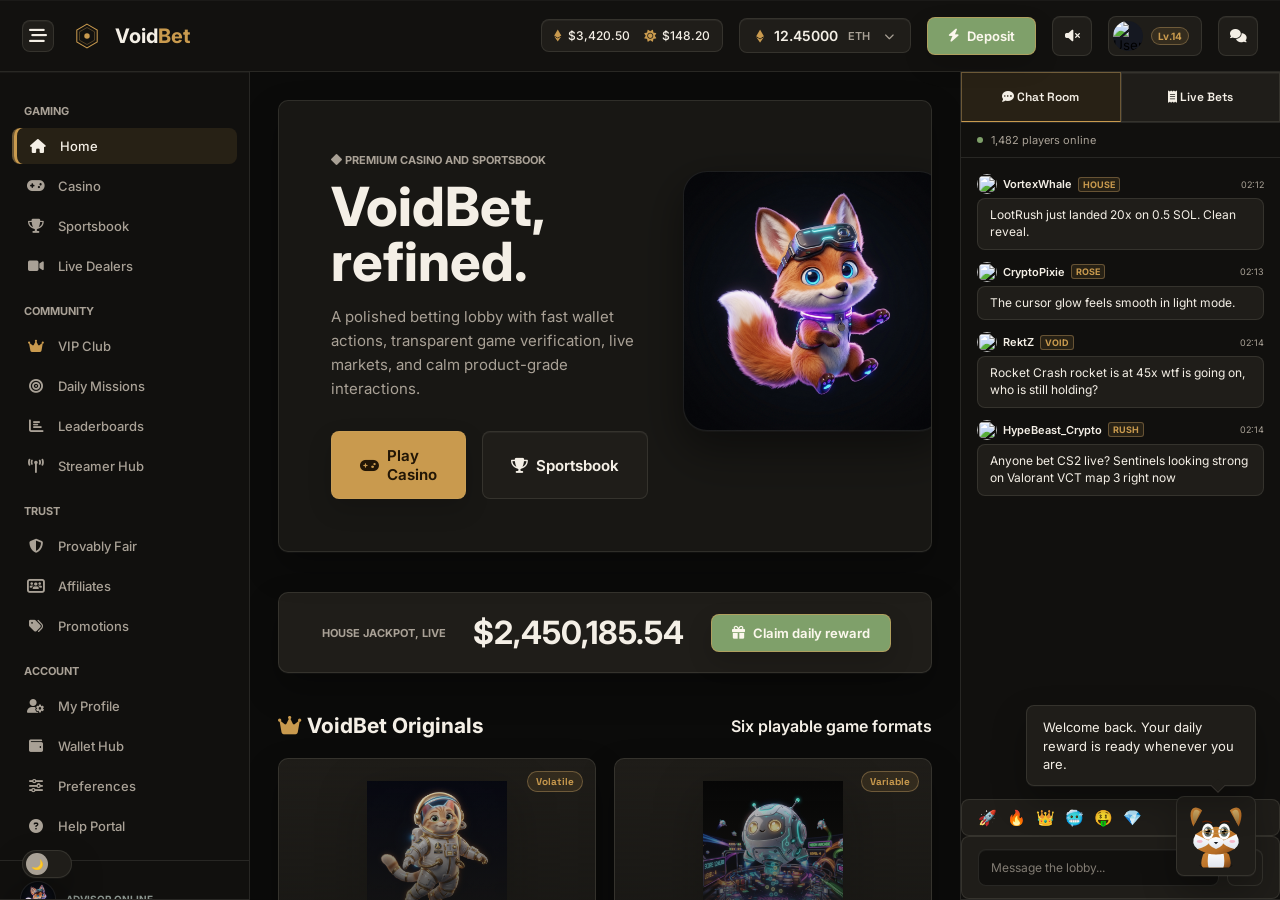
==== index.html @ b39cfaf7 "first commit of voidbet" ====
<!DOCTYPE html>
<html lang="en">
<head>
    <meta charset="UTF-8">
    <meta name="viewport" content="width=device-width, initial-scale=1.0">
    <title>VoidBet | Premium Casino & Sportsbook</title>
    <!-- Google Fonts -->
    <link rel="preconnect" href="https://fonts.googleapis.com">
    <link rel="preconnect" href="https://fonts.gstatic.com" crossorigin>
    <link href="https://fonts.googleapis.com/css2?family=Inter:wght@300;400;500;600;700&family=Space+Grotesk:wght@400;500;600;700&display=swap" rel="stylesheet">
    <!-- FontAwesome for interface icons -->
    <link rel="stylesheet" href="https://cdnjs.cloudflare.com/ajax/libs/font-awesome/6.4.0/css/all.min.css">
    <link rel="stylesheet" href="css/styles.css">
</head>
<body class="dark-theme">

    <!-- Loading Overlay -->
    <div id="globalLoader" class="loader-overlay glass-blur">
        <div class="loader-content">
            <div class="cyber-logo-glitch" data-text="VoidBet">VoidBet</div>
            <div class="matrix-bar">
                <div class="matrix-progress" id="loaderProgressBar"></div>
            </div>
            <div class="loader-text pulse-text">Preparing your secure lobby... <span id="loaderPercent">0%</span></div>
        </div>
    </div>

    <!-- Cursor ambient lighting layer is driven by CSS variables in app.js -->
    <div class="glow-orb glow-orb-cyan"></div>
    <div class="glow-orb glow-orb-purple"></div>
    <div class="glow-orb glow-orb-green"></div>
    <canvas id="ambientParticles"></canvas>

    <!-- Global Layout Wrapper -->
    <div class="app-layout">
        
        <!-- HEADER -->
        <header class="main-header glass-blur">
            <div class="header-left">
                <!-- Collapsible Sidebar Trigger -->
                <button class="icon-btn header-toggle" id="sidebarCollapseBtn" title="Toggle Nav">
                    <i class="fa-solid fa-bars-staggered"></i>
                </button>
                <a href="#home" class="logo-link">
                    <div class="logo-icon-wrapper">
                        <!-- Matte geometric brand mark -->
                        <svg class="hex-logo-svg" viewBox="0 0 100 100">
                            <defs>
                                <linearGradient id="cyberGlow" x1="0%" y1="0%" x2="100%" y2="100%">
                                    <stop offset="0%" stop-color="#c99a4e" />
                                    <stop offset="50%" stop-color="#d9b36a" />
                                    <stop offset="100%" stop-color="#8b958f" />
                                </linearGradient>
                                <filter id="glowFilter" x="-20%" y="-20%" width="140%" height="140%">
                                    <feGaussianBlur stdDeviation="3" result="blur" />
                                    <feMerge>
                                        <feMergeNode in="blur" />
                                        <feMergeNode in="SourceGraphic" />
                                    </feMerge>
                                </filter>
                            </defs>
                            <!-- Concentric spinning hexagons -->
                            <polygon points="50,15 80,32.5 80,67.5 50,85 20,67.5 20,32.5" fill="none" stroke="url(#cyberGlow)" stroke-width="3" filter="url(#glowFilter)"/>
                            <polygon points="50,25 72,37.5 72,62.5 50,75 28,62.5 28,37.5" fill="none" stroke="url(#cyberGlow)" stroke-width="1.5" opacity="0.7"/>
                            <circle cx="50" cy="50" r="8" fill="url(#cyberGlow)" filter="url(#glowFilter)" class="pulse-core"/>
                        </svg>
                    </div>
                    <span class="logo-brand">Void<span class="neon-color-text">Bet</span></span>
                </a>
            </div>

            <!-- Header Balance and Controls -->
            <div class="header-right">
                <!-- Real-time Live Price Ticker -->
                <div class="price-ticker-wrapper hidden-mobile">
                    <div class="ticker-item"><i class="fa-brands fa-ethereum eth-color"></i> <span id="tickerEthPrice">$3,420.50</span></div>
                    <div class="ticker-item"><i class="fa-solid fa-sun sol-color"></i> <span id="tickerSolPrice">$148.20</span></div>
                </div>

                <!-- Interactive Crypto Balance Dropdown -->
                <div class="wallet-balance-box">
                    <div class="balance-display" id="balanceDisplayBtn">
                        <span id="activeWalletIcon"><i class="fa-brands fa-ethereum eth-color"></i></span>
                        <span class="balance-numbers" id="headerBalanceValue">12.45000</span>
                        <span class="balance-unit" id="headerBalanceUnit">ETH</span>
                        <i class="fa-solid fa-chevron-down caret-icon"></i>
                    </div>
                    
                    <!-- Wallet selector dropdown -->
                    <div class="balance-dropdown glass-panel" id="balanceDropdownPanel">
                        <div class="dropdown-header">Select Active Currency</div>
                        <div class="dropdown-list">
                            <div class="crypto-select-row active" data-currency="ETH">
                                <span class="row-icon"><i class="fa-brands fa-ethereum eth-color"></i></span>
                                <span class="row-name">Ethereum</span>
                                <span class="row-val" id="dropValETH">12.45000 ETH</span>
                            </div>
                            <div class="crypto-select-row" data-currency="SOL">
                                <span class="row-icon"><i class="fa-solid fa-sun sol-color"></i></span>
                                <span class="row-name">Solana</span>
                                <span class="row-val" id="dropValSOL">245.8200 SOL</span>
                            </div>
                            <div class="crypto-select-row" data-currency="BTC">
                                <span class="row-icon"><i class="fa-brands fa-bitcoin btc-color"></i></span>
                                <span class="row-name">Bitcoin</span>
                                <span class="row-val" id="dropValBTC">0.34500 BTC</span>
                            </div>
                            <div class="crypto-select-row" data-currency="USDT">
                                <span class="row-icon"><i class="fa-solid fa-dollar-sign usdt-color"></i></span>
                                <span class="row-name">USDT</span>
                                <span class="row-val" id="dropValUSDT">15,420.00 USDT</span>
                            </div>
                            <div class="crypto-select-row" data-currency="BNB">
                                <span class="row-icon"><i class="fa-solid fa-cube eth-color"></i></span>
                                <span class="row-name">BNB</span>
                                <span class="row-val" id="dropValBNB">8.42000 BNB</span>
                            </div>
                            <div class="crypto-select-row" data-currency="DOGE">
                                <span class="row-icon"><i class="fa-solid fa-dog usdt-color"></i></span>
                                <span class="row-name">DOGE</span>
                                <span class="row-val" id="dropValDOGE">14,250.00 DOGE</span>
                            </div>
                            <div class="crypto-select-row" data-currency="XRP">
                                <span class="row-icon"><i class="fa-solid fa-wave-square eth-color"></i></span>
                                <span class="row-name">XRP</span>
                                <span class="row-val" id="dropValXRP">3,840.00 XRP</span>
                            </div>
                        </div>
                        <div class="dropdown-footer">
                            <button class="btn btn-primary btn-sm btn-full" id="headerWalletOpenBtn"><i class="fa-solid fa-wallet"></i> Manage Wallet</button>
                        </div>
                    </div>
                </div>

                <!-- Deposit Quick Launch -->
                <button class="btn btn-success deposit-btn" id="headerDepositBtn"><i class="fa-solid fa-bolt"></i> Deposit</button>

                <!-- Sound toggler -->
                <button class="icon-btn header-btn" id="soundToggleBtn" title="Toggle audio">
                    <i class="fa-solid fa-volume-xmark sound-off"></i>
                    <i class="fa-solid fa-volume-high sound-on" style="display:none;"></i>
                </button>

                <!-- Profile Anchor -->
                <button class="profile-header-trigger" id="profileHeaderBtn">
                    <img src="https://api.dicebear.com/7.x/bottts/svg?seed=AveryHouse&backgroundColor=12131a" alt="User Profile" class="header-avatar" id="headerProfileAvatar">
                    <span class="user-level-badge bronze-badge" id="headerLevelBadge">Lv.14</span>
                </button>

                <!-- Interactive Chat toggle -->
                <button class="icon-btn header-btn chat-toggle-btn" id="chatDrawerToggleBtn" title="Toggle Community Chat">
                    <div class="chat-icon-badge-wrap">
                        <i class="fa-solid fa-comments"></i>
                        <span class="chat-ping-dot pulse-badge"></span>
                    </div>
                </button>
            </div>
        </header>

        <!-- APP CONTENT BODY -->
        <div class="app-body">
            
            <!-- LEFT NAVIGATION SIDEBAR -->
            <aside class="sidebar glass-blur" id="mainSidebar">
                <nav class="sidebar-nav">
                    <div class="nav-section-title">Gaming</div>
                    <a href="#home" class="sidebar-link active" data-view="home"><i class="fa-solid fa-house"></i> <span>Home</span></a>
                    <a href="#casino" class="sidebar-link" data-view="casino"><i class="fa-solid fa-gamepad"></i> <span>Casino</span></a>
                    <a href="#sportsbook" class="sidebar-link" data-view="sportsbook"><i class="fa-solid fa-trophy"></i> <span>Sportsbook</span></a>
                    <a href="#live-casino" class="sidebar-link" data-view="live-casino"><i class="fa-solid fa-video"></i> <span>Live Dealers</span></a>
                    
                    <div class="nav-section-title">Community</div>
                    <a href="#vip" class="sidebar-link" data-view="vip"><i class="fa-solid fa-crown neon-purple-text"></i> <span>VIP Club</span></a>
                    <a href="#challenges" class="sidebar-link" data-view="challenges"><i class="fa-solid fa-bullseye"></i> <span>Daily Missions</span></a>
                    <a href="#leaderboards" class="sidebar-link" data-view="leaderboards"><i class="fa-solid fa-chart-bar"></i> <span>Leaderboards</span></a>
                    <a href="#streamer-hub" class="sidebar-link" data-view="streamer-hub"><i class="fa-solid fa-tower-broadcast"></i> <span>Streamer Hub</span></a>
                    
                    <div class="nav-section-title">Trust</div>
                    <a href="#provably-fair" class="sidebar-link" data-view="provably-fair"><i class="fa-solid fa-shield-halved"></i> <span>Provably Fair</span></a>
                    <a href="#affiliate" class="sidebar-link" data-view="affiliate"><i class="fa-solid fa-users-rectangle"></i> <span>Affiliates</span></a>
                    <a href="#promotions" class="sidebar-link" data-view="promotions"><i class="fa-solid fa-tags"></i> <span>Promotions</span></a>
                    
                    <div class="nav-section-title">Account</div>
                    <a href="#profile" class="sidebar-link" data-view="profile"><i class="fa-solid fa-user-gear"></i> <span>My Profile</span></a>
                    <a href="#wallet" class="sidebar-link" data-view="wallet"><i class="fa-solid fa-wallet"></i> <span>Wallet Hub</span></a>
                    <a href="#settings" class="sidebar-link" data-view="settings"><i class="fa-solid fa-sliders"></i> <span>Preferences</span></a>
                    <a href="#help-center" class="sidebar-link" data-view="help-center"><i class="fa-solid fa-circle-question"></i> <span>Help Portal</span></a>
                </nav>
                
                <!-- Quick Stats Footer inside Sidebar -->
                <div class="sidebar-footer-stats" style="position: relative;">
                    <div style="display: flex; align-items: center; gap: 10px; margin-bottom: 8px; border-bottom: 1px solid rgba(255,255,255,0.05); padding-bottom: 8px;">
                        <div class="disney-floating-mascot" style="width: 36px; height: 36px; border-radius: 50%; flex-shrink:0;"></div>
                        <div style="font-size: 10px; font-weight: 700; color: var(--cyber-cyan); letter-spacing: 0.1em;">ADVISOR ONLINE</div>
                    </div>
                    <div class="jackpot-small-label">House Jackpot</div>
                    <div class="jackpot-small-val" id="sidebarJackpotValue">$2,450,183.42</div>
                </div>
            </aside>

            <!-- CENTRAL VIEWPORT AREA -->
            <main class="main-viewport" id="viewportContainer">
                <div id="view-viewport" class="viewport-transition">
                    <!-- Router injects views dynamically here -->
                </div>
            </main>

            <!-- RIGHT CHAT & BETS SIDEBAR -->
            <aside class="chat-sidebar glass-blur" id="chatSidebar">
                <div class="chat-tabs-header">
                    <button class="chat-tab-btn active" id="chatTabRoomBtn"><i class="fa-solid fa-comment-dots"></i> Chat Room</button>
                    <button class="chat-tab-btn" id="chatTabBetsBtn"><i class="fa-solid fa-receipt"></i> Live Bets</button>
                </div>

                <!-- Chat Room Panel -->
                <div class="chat-tab-panel active" id="chatRoomPanel">
                    <div class="clan-chat-banner">
                        <span class="active-pulse"></span>
                        <span class="chat-online-count" id="chatOnlineCounter">1,482 players online</span>
                    </div>
                    <div class="chat-messages-container" id="chatMessagesBox">
                        <!-- Loaded Dynamically -->
                    </div>
                    <!-- Quick Emote Drawer -->
                    <div class="chat-emote-row">
                        <span class="emote-pill" data-emote="🚀">🚀</span>
                        <span class="emote-pill" data-emote="🔥">🔥</span>
                        <span class="emote-pill" data-emote="👑">👑</span>
                        <span class="emote-pill" data-emote="🥶">🥶</span>
                        <span class="emote-pill" data-emote="🤑">🤑</span>
                        <span class="emote-pill" data-emote="💎">💎</span>
                    </div>
                    <div class="chat-input-wrapper">
                        <input type="text" id="chatInputText" placeholder="Message the lobby..." maxlength="200">
                        <button class="chat-send-btn" id="chatSendMsgBtn"><i class="fa-solid fa-paper-plane"></i></button>
                    </div>
                </div>

                <!-- Live Bets Panel -->
                <div class="chat-tab-panel" id="chatBetsPanel">
                    <div class="bets-ticker-header">
                        <span>Game</span>
                        <span>Player</span>
                        <span>Mult.</span>
                        <span>Payout</span>
                    </div>
                    <div class="bets-ticker-container" id="liveBetsTickerBox">
                        <!-- Simulated Real-time Wagers Injected Here -->
                    </div>
                </div>
            </aside>

        </div>

        <!-- FLOATING BOTTOM NAVIGATION (Mobile Adaptive Viewport) -->
        <nav class="mobile-bottom-nav glass-blur">
            <a href="#home" class="mobile-nav-item active" data-view="home">
                <i class="fa-solid fa-house"></i>
                <span>Home</span>
            </a>
            <a href="#casino" class="mobile-nav-item" data-view="casino">
                <i class="fa-solid fa-gamepad"></i>
                <span>Casino</span>
            </a>
            <a href="#sportsbook" class="mobile-nav-item" data-view="sportsbook">
                <i class="fa-solid fa-trophy"></i>
                <span>Sports</span>
            </a>
            <a href="#vip" class="mobile-nav-item" data-view="vip">
                <i class="fa-solid fa-crown"></i>
                <span>VIP</span>
            </a>
            <a href="#wallet" class="mobile-nav-item" data-view="wallet">
                <i class="fa-solid fa-wallet"></i>
                <span>Wallet</span>
            </a>
        </nav>

        <!-- Dark/Light Mode Toggle -->
        <div class="theme-toggle-wrapper" id="themeToggleWrapper">
            <div class="theme-toggle-track" id="themeToggleTrack" title="Toggle Dark/Light Mode">
                <div class="theme-toggle-knob" id="themeToggleKnob">
                    <div class="icon" id="themeToggleIcon">🌙</div>
                </div>
            </div>
        </div>

        <!-- Persistent Mascot Companion -->
        <div class="mascot-widget-wrapper" id="mascotWrapper">
            <div class="mascot-speech-bubble" id="mascotSpeechBubble">
                <div class="speech-content" id="mascotSpeechText">Welcome back. Your table is ready when you are.</div>
                <div class="speech-arrow"></div>
            </div>
            
            <div class="mascot-container glass-panel" id="mascotInteractiveIcon">
                <!-- Inline Animated Vector SVG Fox Mascot (Disney-style Soft Glossy Styling) -->
                <svg class="vibex-svg-character" viewBox="0 0 200 200" xmlns="http://www.w3.org/2000/svg">
                    <defs>
                        <!-- Soft gradients for Disney-style textures -->
                        <linearGradient id="foxOrange" x1="0%" y1="0%" x2="100%" y2="100%">
                            <stop offset="0%" stop-color="var(--fox-orange-1, #ff7f32)" />
                            <stop offset="70%" stop-color="var(--fox-orange-2, #ff4f00)" />
                            <stop offset="100%" stop-color="var(--fox-orange-3, #cc3300)" />
                        </linearGradient>
                        <linearGradient id="foxWhite" x1="0%" y1="0%" x2="0%" y2="100%">
                            <stop offset="0%" stop-color="#ffffff" />
                            <stop offset="100%" stop-color="#e0e5ed" />
                        </linearGradient>
                        <linearGradient id="cyberIris" x1="0%" y1="0%" x2="100%" y2="100%">
                            <stop offset="0%" stop-color="var(--cyber-iris-1, #8b958f)" />
                            <stop offset="100%" stop-color="var(--cyber-iris-2, #0044ff)" />
                        </linearGradient>
                        <linearGradient id="neonEar" x1="0%" y1="0%" x2="0%" y2="100%">
                            <stop offset="0%" stop-color="var(--neon-ear-1, #d9b36a)" />
                            <stop offset="100%" stop-color="var(--neon-ear-2, #550088)" />
                        </linearGradient>
                        <filter id="softShadow" x="-10%" y="-10%" width="120%" height="120%">
                            <feDropShadow dx="0" dy="5" stdDeviation="4" flood-color="#000000" flood-opacity="0.5" />
                        </filter>
                    </defs>

                    <!-- Shadow Base -->
                    <ellipse cx="100" cy="180" rx="45" ry="8" fill="rgba(0,0,0,0.3)"/>

                    <!-- Fox Body/Shoulders (chibi style) -->
                    <path d="M 65,150 Q 100,120 135,150 Q 145,180 135,185 L 65,185 Q 55,180 65,150 Z" fill="url(#foxOrange)" filter="url(#softShadow)"/>
                    <path d="M 80,145 Q 100,135 120,145 Q 125,170 120,185 L 80,185 Q 75,170 80,145 Z" fill="url(#foxWhite)"/>
                    <!-- Smart tech collar -->
                    <rect x="75" y="142" width="50" height="6" rx="3" fill="#c99a4e" filter="url(#glowFilter)"/>
                    <circle cx="100" cy="145" r="4" fill="#7fa06a" class="pulse-core"/>

                    <!-- Left Ear -->
                    <g class="mascot-left-ear">
                        <path d="M 40,75 C 20,40 30,10 60,30 Z" fill="url(#foxOrange)" filter="url(#softShadow)"/>
                        <path d="M 43,68 C 30,42 37,20 54,34 Z" fill="url(#neonEar)"/>
                    </g>

                    <!-- Right Ear -->
                    <g class="mascot-right-ear">
                        <path d="M 160,75 C 180,40 170,10 140,30 Z" fill="url(#foxOrange)" filter="url(#softShadow)"/>
                        <path d="M 157,68 C 170,42 163,20 146,34 Z" fill="url(#neonEar)"/>
                    </g>

                    <!-- Main Fox Head Base -->
                    <g class="mascot-head" filter="url(#softShadow)">
                        <path d="M 45,95 Q 100,55 155,95 Q 165,120 150,135 Q 100,165 50,135 Q 35,120 45,95 Z" fill="url(#foxOrange)"/>
                        <!-- White Fluffy Cheeks -->
                        <path d="M 45,95 Q 30,120 50,135 Q 75,130 85,115 Z" fill="url(#foxWhite)"/>
                        <path d="M 155,95 Q 170,120 150,135 Q 125,130 115,115 Z" fill="url(#foxWhite)"/>
                        <!-- White Snout Underbelly -->
                        <path d="M 80,110 Q 100,95 120,110 Q 125,125 100,135 Q 75,125 80,110 Z" fill="url(#foxWhite)"/>
                        <!-- Nose -->
                        <polygon points="94,116 106,116 100,122" fill="#12131a" rx="2"/>
                    </g>

                    <!-- Interactive EYES (Programmatic pupils bound to JS mouse movement variables) -->
                    <g class="mascot-eyes">
                        <!-- Left Eye Sclera -->
                        <ellipse cx="78" cy="88" rx="16" ry="22" fill="#ffffff"/>
                        <!-- Right Eye Sclera -->
                        <ellipse cx="122" cy="88" rx="16" ry="22" fill="#ffffff"/>

                        <!-- Left Iris (Bound in css to tracking variable) -->
                        <g class="left-pupil-group" id="mascotLeftPupil">
                            <ellipse cx="78" cy="88" rx="11" ry="14" fill="url(#cyberIris)"/>
                            <ellipse cx="78" cy="88" rx="6" ry="8" fill="#000"/>
                            <!-- Disney Specular highlight -->
                            <circle cx="74" cy="83" r="3.5" fill="#fff"/>
                            <circle cx="82" cy="92" r="1.5" fill="#fff"/>
                        </g>

                        <!-- Right Iris -->
                        <g class="right-pupil-group" id="mascotRightPupil">
                            <ellipse cx="122" cy="88" rx="11" ry="14" fill="url(#cyberIris)"/>
                            <ellipse cx="122" cy="88" rx="6" ry="8" fill="#000"/>
                            <!-- Specular highlight -->
                            <circle cx="118" cy="83" r="3.5" fill="#fff"/>
                            <circle cx="126" cy="92" r="1.5" fill="#fff"/>
                        </g>

                        <!-- Soft visor frame -->
                        <path d="M 58,88 Q 100,98 142,88 M 58,88 Q 100,75 142,88" fill="none" stroke="#c99a4e" stroke-width="2.5" opacity="0.8" filter="url(#glowFilter)"/>
                    </g>

                    <!-- Cute Eyebrows -->
                    <g class="mascot-eyebrows">
                        <path d="M 64,62 Q 76,57 88,64" fill="none" stroke="#662200" stroke-width="3" stroke-linecap="round"/>
                        <path d="M 136,62 Q 124,57 112,64" fill="none" stroke="#662200" stroke-width="3" stroke-linecap="round"/>
                    </g>

                    <!-- Cute Rosy cheeks -->
                    <ellipse cx="56" cy="115" rx="8" ry="4" fill="#ff3366" opacity="0.3"/>
                    <ellipse cx="144" cy="115" rx="8" ry="4" fill="#ff3366" opacity="0.3"/>
                </svg>
            </div>
        </div>

        <!-- TRANSACTION / WALLET DIALOG MODAL -->
        <div id="globalWalletModal" class="overlay modal-overlay glass-blur">
            <div class="modal-container glass-panel">
                <button class="close-modal-btn" id="closeWalletModalBtn">&times;</button>
                
                <div class="modal-tabs">
                    <button class="modal-tab-btn active" id="modalTabDepositBtn"><i class="fa-solid fa-arrow-down-to-bracket"></i> Deposit Crypto</button>
                    <button class="modal-tab-btn" id="modalTabWithdrawBtn"><i class="fa-solid fa-arrow-up-from-bracket"></i> Fast Withdrawal</button>
                </div>

                <!-- Deposit content -->
                <div class="modal-tab-panel active" id="modalDepositPanel">
                    <div class="wallet-crypto-row-selector" id="depositCryptoSelector">
                        <!-- Loaded dynamically -->
                    </div>
                    <div class="deposit-qr-wrapper">
                        <div class="qr-code-placeholder" id="depositQrCode">
                            <!-- Injected SVG QR -->
                            <i class="fa-solid fa-qrcode fa-5x neon-color-text"></i>
                        </div>
                        <div class="deposit-address-container">
                            <label class="input-label">YOUR PERSONAL INBOUND ADDRESS</label>
                            <div class="address-copy-box">
                                <span class="address-string" id="depositAddressStr">0x34C8d...b881</span>
                                <button class="copy-btn" id="copyAddressBtn"><i class="fa-solid fa-copy"></i> Copy</button>
                            </div>
                            <span class="warning-caption"><i class="fa-solid fa-circle-exclamation text-yellow"></i> Only send ETH or ERC-20 tokens to this deposit address. Sending other coins results in permanent loss.</span>
                        </div>
                    </div>
                    <div class="transaction-history-wrap">
                        <h4>Deposit History</h4>
                        <div class="tx-history-list" id="depositHistoryList">
                            <!-- Simulated logs -->
                        </div>
                    </div>
                </div>

                <!-- Withdrawal content -->
                <div class="modal-tab-panel" id="modalWithdrawPanel">
                    <div class="withdraw-form">
                        <div class="input-group">
                            <label class="input-label">SELECT CRYPTO CURRENCY</label>
                            <select class="cyber-select" id="withdrawCurrencySelect">
                                <option value="ETH">Ethereum (ETH)</option>
                                <option value="SOL">Solana (SOL)</option>
                                <option value="BTC">Bitcoin (BTC)</option>
                                <option value="USDT">USDT (ERC20)</option>
                            </select>
                        </div>
                        <div class="input-group">
                            <label class="input-label">DESTINATION WALLET ADDRESS</label>
                            <input type="text" class="cyber-input" id="withdrawAddressInput" placeholder="Enter recipient wallet address...">
                        </div>
                        <div class="input-group">
                            <div class="input-label-row">
                                <label class="input-label">AMOUNT TO SEND</label>
                                <span class="max-balance-helper" id="withdrawMaxHelper">Max: 12.450 ETH</span>
                            </div>
                            <div class="amount-input-box">
                                <input type="number" step="any" class="cyber-input" id="withdrawAmountInput" placeholder="0.00">
                                <button class="amount-max-btn" id="withdrawMaxBtn">MAX</button>
                            </div>
                        </div>
                        <div class="withdraw-fee-summary">
                            <div class="fee-row"><span>Platform Processing Fee:</span> <span class="electric-green-text">FREE</span></div>
                            <div class="fee-row"><span>Estimated Network Gas:</span> <span id="withdrawGasFee">0.001 ETH</span></div>
                            <div class="fee-row grand-total"><span>You Will Receive:</span> <span id="withdrawReceiveVal" class="cyan-text">0.000 ETH</span></div>
                        </div>
                        <button class="btn btn-primary btn-lg btn-full" id="withdrawSubmitBtn"><i class="fa-solid fa-money-bill-transfer"></i> Process Instant Withdrawal</button>
                    </div>
                </div>
            </div>
        </div>

        <!-- PROVABLY FAIR DIALOG DETAIL MODAL -->
        <div id="provablyFairModal" class="overlay modal-overlay glass-blur">
            <div class="modal-container glass-panel">
                <button class="close-modal-btn" id="closeProvablyFairModalBtn">&times;</button>
                <div class="modal-header-title">
                    <i class="fa-solid fa-shield-halved neon-color-text"></i> Verify Game Outcome (Provably Fair)
                </div>
                <div class="provably-fair-verifier-panel">
                    <div class="input-group">
                        <label class="input-label">SERVER SEED (HASHED)</label>
                        <input type="text" class="cyber-input font-mono" id="pfServerSeedHashed" readonly>
                    </div>
                    <div class="row-inputs">
                        <div class="input-group">
                            <label class="input-label">CLIENT SEED (USER ADJUSTABLE)</label>
                            <input type="text" class="cyber-input font-mono" id="pfClientSeed" value="VoidBetClientSeed123">
                        </div>
                        <div class="input-group">
                            <label class="input-label">NONCE (BET INDEX)</label>
                            <input type="number" class="cyber-input font-mono" id="pfNonce" value="1">
                        </div>
                    </div>
                    <div class="input-group">
                        <label class="input-label">SERVER SEED (REVEALED IN CLEAR-TEXT)</label>
                        <input type="text" class="cyber-input font-mono" id="pfServerSeedClear" readonly placeholder="Will reveal when game seed rotates...">
                    </div>
                    <button class="btn btn-secondary btn-full" id="pfGenerateSeedBtn"><i class="fa-solid fa-arrows-rotate"></i> Rotate Active Seeds</button>
                    
                    <div class="hash-calculation-box">
                        <div class="calc-step-title">SHA-256 COMBINATORIAL SCHEME:</div>
                        <div class="calc-string font-mono" id="pfCombinatorString">server_seed:client_seed:nonce</div>
                        <div class="arrow-down-indicator"><i class="fa-solid fa-arrow-down"></i></div>
                        <div class="calc-step-title">RESULTING SHA-256 HASH SPECIFICATION:</div>
                        <div class="calc-hash-result font-mono" id="pfHashResult">4f7a26...e77b</div>
                    </div>
                </div>
            </div>
        </div>

        <!-- REWARD CELEBRATION LOOTBOX POPUP -->
        <div id="lootboxCelebrationModal" class="overlay modal-overlay glass-blur">
            <div class="lootbox-container">
                <div class="lootbox-glow-ring"></div>
                <div class="lootbox-elements">
                    <div class="lootbox-title" id="lootboxTitleText">DAILY BONUS DROPPED!</div>
                    <div class="lootbox-model" id="lootboxVisualNode">
                        <!-- Reward box SVG -->
                        <svg class="hologram-box-svg" viewBox="0 0 100 100">
                            <polygon points="50,15 85,32.5 85,67.5 50,85 15,67.5 15,32.5" fill="none" stroke="#c99a4e" stroke-width="2.5" class="bounce-float"/>
                            <line x1="50" y1="15" x2="50" y2="85" stroke="#8b958f" stroke-width="1.5" opacity="0.6"/>
                            <line x1="15" y1="32.5" x2="50" y2="50" stroke="#7fa06a" stroke-width="1.5" opacity="0.6"/>
                            <line x1="85" y1="32.5" x2="50" y2="50" stroke="#7fa06a" stroke-width="1.5" opacity="0.6"/>
                        </svg>
                    </div>
                    <button class="btn btn-success btn-lg" id="lootboxOpenBtn"><i class="fa-solid fa-gift"></i> UNLOCK LOOT BOX</button>
                    
                    <div class="loot-result-panel" id="lootResultCard" style="display: none;">
                        <div class="loot-icon"><i class="fa-solid fa-crown fa-3x neon-purple-text"></i></div>
                        <div class="loot-value" id="lootResultValue">+0.050 ETH</div>
                        <div class="loot-desc" id="lootResultDesc">VIP Platinum Level Reward Added!</div>
                        <button class="btn btn-primary" id="lootboxClaimBtn">CLAIM & SYNC</button>
                    </div>
                </div>
            </div>
        </div>

        <!-- NOTIFICATION TOAST WRAPPER -->
        <div id="toastNotification" class="toast-container"></div>

        <!-- Full-screen rewards canvas -->
        <canvas id="jackpotRainCanvas"></canvas>

    </div>

    <!-- Background Audio Loop -->
    <audio id="ambientSynthAudio" loop>
        <source src="https://assets.mixkit.co/music/preview/mixkit-cyberpunk-synthwave-2321.mp3" type="audio/mpeg">
    </audio>

    <!-- App Scripts -->
    <script src="js/data.js"></script>
    <script src="js/components.js"></script>
    <script src="js/app.js"></script>
</body>
</html>
---- css/styles.css ----
/* ==========================================================================
   VOIDBET DESIGN SYSTEM & CORE BRAND STYLING
   ========================================================================== */

/* Design Tokens & Theme Variables */
:root {
    --bg-base: #07080c;
    --bg-surface: #0e0f17;
    --bg-card: rgba(18, 20, 32, 0.65);
    --bg-card-hover: rgba(26, 29, 46, 0.85);
    --border-color: rgba(255, 255, 255, 0.06);
    --border-color-glow: rgba(201, 154, 78, 0.15);
    
    /* Core Cyber Neon Colors */
    --neon-purple: #c99a4e;
    --neon-purple-glow: rgba(201, 154, 78, 0.4);
    --cyber-cyan: #8b958f;
    --cyber-cyan-glow: rgba(139, 149, 143, 0.4);
    --electric-green: #7fa06a;
    --electric-green-glow: rgba(127, 160, 106, 0.4);
    --neon-pink: #b86655;
    --neon-pink-glow: rgba(184, 102, 85, 0.4);
    --neon-yellow: #d8a64f;
    
    /* Matte and Greyscale */
    --text-primary: #f1f2f6;
    --text-muted: #8e92a4;
    --text-dark: #0a0b0f;
    --glass-blur: blur(20px);
    
    /* Transits & Dimensions */
    --transition-fast: 0.15s cubic-bezier(0.25, 0.8, 0.25, 1);
    --transition-normal: 0.25s cubic-bezier(0.25, 0.8, 0.25, 1);
    --transition-smooth: 0.4s cubic-bezier(0.16, 1, 0.3, 1);
    --sidebar-width: 250px;
    --sidebar-collapsed-width: 76px;
    --chat-width: 320px;
    --header-height: 72px;
    --border-radius-sm: 8px;
    --border-radius-md: 14px;
    --border-radius-lg: 24px;
}

/* Base resets */
* {
    box-sizing: border-box;
    margin: 0;
    padding: 0;
    font-family: 'Inter', -apple-system, BlinkMacSystemFont, "Segoe UI", Roboto, sans-serif;
    -webkit-font-smoothing: antialiased;
}

html, body {
    width: 100%;
    height: 100%;
    background-color: var(--bg-base);
    color: var(--text-primary);
    overflow: hidden;
    scroll-behavior: smooth;
}

body.dark-theme {
    background-color: var(--bg-base);
}

/* Custom Webkit Scrollbars */
::-webkit-scrollbar {
    width: 6px;
    height: 6px;
}
::-webkit-scrollbar-track {
    background: rgba(0, 0, 0, 0.2);
}
::-webkit-scrollbar-thumb {
    background: rgba(255, 255, 255, 0.1);
    border-radius: 10px;
}
::-webkit-scrollbar-thumb:hover {
    background: var(--neon-purple);
}

/* Typography styles */
h1, h2, h3, h4, h5, h6, .font-tech {
    font-family: 'Space Grotesk', sans-serif;
    font-weight: 600;
    letter-spacing: -0.02em;
}

a {
    color: inherit;
    text-decoration: none;
}

/* Utility Colors & Typography */
.neon-color-text {
    background: linear-gradient(135deg, var(--neon-purple), var(--cyber-cyan));
    -webkit-background-clip: text;
    -webkit-text-fill-color: transparent;
}
.cyan-text { color: var(--cyber-cyan); }
.electric-green-text { color: var(--electric-green); }
.neon-purple-text { color: var(--neon-purple); }
.pink-text { color: var(--neon-pink); }
.text-yellow { color: var(--neon-yellow); }
.font-mono { font-family: 'Courier New', Courier, monospace; }

/* Global Ambient Lighting effects */
.glow-orb {
    position: absolute;
    border-radius: 50%;
    filter: blur(120px);
    opacity: 0.15;
    pointer-events: none;
    z-index: 0;
    mix-blend-mode: screen;
    animation: orbFloating 20s infinite alternate;
}
.glow-orb-cyan {
    width: 400px;
    height: 400px;
    background-color: var(--cyber-cyan);
    top: 10%;
    left: 5%;
}
.glow-orb-purple {
    width: 500px;
    height: 500px;
    background-color: var(--neon-purple);
    bottom: 10%;
    right: 5%;
    animation-delay: -5s;
}
.glow-orb-green {
    width: 300px;
    height: 300px;
    background-color: var(--electric-green);
    top: 50%;
    left: 40%;
    animation-delay: -10s;
}

#ambientParticles {
    position: absolute;
    top: 0;
    left: 0;
    width: 100%;
    height: 100%;
    pointer-events: none;
    z-index: 1;
}

/* ==========================================================================
   INTERACTIVE MASCOT VIBEX INTEGRATION
   ========================================================================== */
.mascot-widget-wrapper {
    position: fixed;
    bottom: 24px;
    right: 24px;
    z-index: 999;
    display: flex;
    flex-direction: column;
    align-items: flex-end;
    pointer-events: none;
}

.mascot-speech-bubble {
    width: 230px;
    background: rgba(10, 11, 16, 0.95);
    border: 1px solid var(--neon-purple);
    border-radius: var(--border-radius-md);
    padding: 12px 16px;
    margin-bottom: 10px;
    box-shadow: 0 8px 32px rgba(0, 0, 0, 0.5), 0 0 15px var(--neon-purple-glow);
    transform: scale(0);
    transform-origin: bottom right;
    transition: transform 0.3s cubic-bezier(0.34, 1.56, 0.64, 1);
    pointer-events: auto;
    position: relative;
}
.mascot-speech-bubble.active {
    transform: scale(1);
}
.speech-content {
    font-size: 13px;
    line-height: 1.4;
    color: var(--text-primary);
}
.speech-arrow {
    position: absolute;
    bottom: -6px;
    right: 32px;
    width: 10px;
    height: 10px;
    background: rgba(10, 11, 16, 0.95);
    border-right: 1px solid var(--neon-purple);
    border-bottom: 1px solid var(--neon-purple);
    transform: rotate(45deg);
}

.mascot-container {
    width: 80px;
    height: 80px;
    border-radius: 50%;
    border: 1px solid rgba(255, 255, 255, 0.08);
    background: var(--bg-card);
    backdrop-filter: var(--glass-blur);
    padding: 2px;
    cursor: pointer;
    pointer-events: auto;
    box-shadow: 0 8px 24px rgba(0, 0, 0, 0.3);
    transition: transform var(--transition-fast), border-color var(--transition-fast), box-shadow var(--transition-fast);
    animation: mascotFloating 4s ease-in-out infinite;
}
.mascot-container:hover {
    transform: scale(1.1) rotate(2deg);
    border-color: var(--cyber-cyan);
    box-shadow: 0 0 20px var(--cyber-cyan-glow);
}

.vibex-svg-character {
    width: 100%;
    height: 100%;
    display: block;
}

/* Mascot SVG Eyelids Programmatic Transitions */
.left-pupil-group {
    transform: translate(var(--left-eye-x, 0px), var(--left-eye-y, 0px));
    transition: transform 0.08s ease-out;
}
.right-pupil-group {
    transform: translate(var(--right-eye-x, 0px), var(--right-eye-y, 0px));
    transition: transform 0.08s ease-out;
}

.mascot-left-ear {
    transform-origin: 50px 60px;
    animation: earTwitch 7s infinite alternate;
}
.mascot-right-ear {
    transform-origin: 150px 60px;
    animation: earTwitchRight 6s infinite alternate;
}

/* Custom class triggers for dynamic emotional feedback */
.mascot-scared .mascot-left-ear { transform: rotate(-10deg); }
.mascot-scared .mascot-right-ear { transform: rotate(10deg); }
.mascot-scared .left-pupil-group, .mascot-scared .right-pupil-group { transform: scale(1.3) translate(0px, 0px) !important; }

.mascot-happy .mascot-left-ear { transform: rotate(5deg); }
.mascot-happy .mascot-right-ear { transform: rotate(-5deg); }

/* ==========================================================================
   GLASSMORPHISM & COMMON CARDS / BUTTONS
   ========================================================================== */
.glass-blur {
    backdrop-filter: var(--glass-blur);
    background: var(--bg-card);
    border-bottom: 1px solid var(--border-color);
}

.glass-panel {
    background: var(--bg-card);
    backdrop-filter: var(--glass-blur);
    border: 1px solid var(--border-color);
    border-radius: var(--border-radius-md);
    box-shadow: 0 8px 32px 0 rgba(0, 0, 0, 0.35);
}

/* Futuristic Premium Buttons */
.btn {
    display: inline-flex;
    align-items: center;
    justify-content: center;
    gap: 8px;
    font-weight: 600;
    font-family: 'Space Grotesk', sans-serif;
    padding: 10px 20px;
    border-radius: var(--border-radius-sm);
    border: 1px solid transparent;
    cursor: pointer;
    transition: all var(--transition-fast);
    outline: none;
    text-transform: uppercase;
    font-size: 13px;
    letter-spacing: 0.03em;
}

.btn-primary {
    background: linear-gradient(135deg, var(--neon-purple), #8a00c2);
    color: #fff;
    box-shadow: 0 4px 15px var(--neon-purple-glow);
}
.btn-primary:hover {
    transform: translateY(-2px);
    box-shadow: 0 6px 20px rgba(201, 154, 78, 0.6);
}
.btn-primary:active { transform: translateY(0); }

.btn-secondary {
    background: rgba(255, 255, 255, 0.06);
    border-color: rgba(255, 255, 255, 0.1);
    color: var(--text-primary);
}
.btn-secondary:hover {
    background: rgba(255, 255, 255, 0.12);
    border-color: rgba(255, 255, 255, 0.2);
}

.btn-success {
    background: linear-gradient(135deg, var(--electric-green), #00b862);
    color: var(--text-dark);
    box-shadow: 0 4px 15px var(--electric-green-glow);
}
.btn-success:hover {
    transform: translateY(-2px);
    box-shadow: 0 6px 20px rgba(127, 160, 106, 0.6);
}

.btn-danger {
    background: linear-gradient(135deg, var(--neon-pink), #c2005c);
    color: #fff;
    box-shadow: 0 4px 15px var(--neon-pink-glow);
}
.btn-danger:hover {
    transform: translateY(-2px);
    box-shadow: 0 6px 20px rgba(184, 102, 85, 0.6);
}

.btn-sm { padding: 6px 12px; font-size: 11px; }
.btn-lg { padding: 14px 28px; font-size: 15px; }
.btn-full { width: 100%; }

.icon-btn {
    display: inline-flex;
    align-items: center;
    justify-content: center;
    width: 40px;
    height: 40px;
    border-radius: var(--border-radius-sm);
    background: rgba(255, 255, 255, 0.05);
    border: 1px solid rgba(255, 255, 255, 0.08);
    color: var(--text-primary);
    cursor: pointer;
    transition: all var(--transition-fast);
}
.icon-btn:hover {
    background: rgba(255, 255, 255, 0.12);
    border-color: rgba(255, 255, 255, 0.2);
}

/* ==========================================================================
   GLOBAL APP LAYOUT & REGIONS
   ========================================================================== */
.app-layout {
    display: flex;
    flex-direction: column;
    width: 100vw;
    height: 100vh;
    position: relative;
    z-index: 10;
}

/* Main Header */
.main-header {
    height: var(--header-height);
    width: 100%;
    display: flex;
    align-items: center;
    justify-content: space-between;
    padding: 0 24px;
    position: relative;
    z-index: 100;
}

.header-left {
    display: flex;
    align-items: center;
    gap: 16px;
}

.header-toggle {
    background: transparent;
    border: none;
    font-size: 18px;
    cursor: pointer;
    width: 32px;
    height: 32px;
}

.logo-link {
    display: flex;
    align-items: center;
    gap: 10px;
}

.logo-icon-wrapper {
    width: 38px;
    height: 38px;
}
.hex-logo-svg {
    width: 100%;
    height: 100%;
    animation: rotateHexLogo 15s linear infinite;
}

.logo-brand {
    font-family: 'Space Grotesk', sans-serif;
    font-size: 22px;
    font-weight: 700;
    letter-spacing: 0.05em;
    color: #fff;
}

.header-right {
    display: flex;
    align-items: center;
    gap: 16px;
}

/* Live crypto prices ticker */
.price-ticker-wrapper {
    display: flex;
    align-items: center;
    gap: 14px;
    background: rgba(255, 255, 255, 0.02);
    border: 1px solid rgba(255, 255, 255, 0.05);
    border-radius: var(--border-radius-sm);
    padding: 8px 12px;
    font-size: 12px;
    font-weight: 500;
}
.ticker-item {
    display: flex;
    align-items: center;
    gap: 6px;
}
.eth-color { color: #a485ff; }
.sol-color { color: #00ffca; }
.btc-color { color: #f7931a; }
.usdt-color { color: #26a17b; }

/* Interactive Balance Selector Widget */
.wallet-balance-box {
    position: relative;
}

.balance-display {
    display: flex;
    align-items: center;
    gap: 10px;
    background: rgba(18, 20, 32, 0.8);
    border: 1px solid rgba(255, 255, 255, 0.08);
    padding: 8px 16px;
    border-radius: var(--border-radius-sm);
    cursor: pointer;
    font-weight: 600;
    font-size: 13px;
    transition: border-color var(--transition-fast), background var(--transition-fast);
}
.balance-display:hover {
    border-color: var(--neon-purple);
    background: rgba(18, 20, 32, 1);
}
.balance-numbers {
    font-family: 'Space Grotesk', sans-serif;
    font-size: 14px;
    letter-spacing: 0.02em;
}
.balance-unit {
    color: var(--text-muted);
    font-size: 11px;
}
.caret-icon {
    font-size: 10px;
    color: var(--text-muted);
    margin-left: 4px;
    transition: transform var(--transition-fast);
}
.wallet-balance-box.dropdown-open .caret-icon {
    transform: rotate(180deg);
}

.balance-dropdown {
    position: absolute;
    top: calc(100% + 8px);
    right: 0;
    width: 250px;
    z-index: 1000;
    display: none;
    transform: translateY(-10px);
    opacity: 0;
    transition: transform var(--transition-normal), opacity var(--transition-normal);
}
.wallet-balance-box.dropdown-open .balance-dropdown {
    display: block;
    transform: translateY(0);
    opacity: 1;
}

.dropdown-header {
    padding: 12px 16px;
    font-size: 11px;
    font-weight: 600;
    color: var(--text-muted);
    border-bottom: 1px solid rgba(255, 255, 255, 0.05);
    text-transform: uppercase;
}

.crypto-select-row {
    display: flex;
    align-items: center;
    padding: 12px 16px;
    cursor: pointer;
    transition: background var(--transition-fast);
}
.crypto-select-row:hover {
    background: rgba(255, 255, 255, 0.03);
}
.crypto-select-row.active {
    background: rgba(201, 154, 78, 0.08);
    border-left: 2px solid var(--neon-purple);
}
.row-icon {
    font-size: 16px;
    margin-right: 12px;
    width: 20px;
    text-align: center;
}
.row-name {
    font-size: 13px;
}
.row-val {
    margin-left: auto;
    font-family: 'Space Grotesk', sans-serif;
    font-size: 13px;
}

.dropdown-footer {
    padding: 12px;
    border-top: 1px solid rgba(255, 255, 255, 0.05);
}

.deposit-btn {
    height: 38px;
}

.profile-header-trigger {
    display: flex;
    align-items: center;
    gap: 8px;
    background: rgba(255, 255, 255, 0.02);
    border: 1px solid rgba(255, 255, 255, 0.06);
    border-radius: 40px;
    padding: 4px 12px 4px 4px;
    cursor: pointer;
    transition: all var(--transition-fast);
}
.profile-header-trigger:hover {
    border-color: var(--neon-purple);
    background: rgba(201, 154, 78, 0.05);
}
.header-avatar {
    width: 30px;
    height: 30px;
    border-radius: 50%;
    background: #151821;
}
.user-level-badge {
    font-size: 10px;
    font-weight: 700;
    padding: 2px 6px;
    border-radius: 10px;
}
.bronze-badge { background: #b6743b; color: #fff; }
.silver-badge { background: #cfcfcf; color: #12131a; }
.gold-badge { background: #ffd700; color: #12131a; }
.platinum-badge { background: #8b958f; color: #12131a; }
.diamond-badge { background: #c99a4e; color: #fff; }

/* Main app structural body grid */
.app-body {
    flex: 1;
    display: flex;
    width: 100%;
    height: calc(100vh - var(--header-height));
    overflow: hidden;
}

/* ==========================================================================
   NAVIGATION SIDEBAR STYLING
   ========================================================================== */
.sidebar {
    width: var(--sidebar-width);
    height: 100%;
    border-right: 1px solid var(--border-color);
    display: flex;
    flex-direction: column;
    transition: width var(--transition-smooth);
    overflow-y: auto;
    overflow-x: hidden;
    position: relative;
    z-index: 50;
}

/* Collapsed Sidebar overrides */
.sidebar.collapsed {
    width: var(--sidebar-collapsed-width);
}
.sidebar.collapsed .sidebar-link span,
.sidebar.collapsed .nav-section-title {
    display: none;
}
.sidebar.collapsed .sidebar-link {
    justify-content: center;
    padding: 14px 0;
}
.sidebar.collapsed .sidebar-link i {
    font-size: 18px;
    margin: 0;
}
.sidebar.collapsed .sidebar-footer-stats {
    display: none;
}

.sidebar-nav {
    padding: 16px 12px;
    display: flex;
    flex-direction: column;
    gap: 4px;
}

.nav-section-title {
    font-size: 10px;
    font-weight: 700;
    color: var(--text-muted);
    letter-spacing: 0.1em;
    padding: 16px 12px 6px 12px;
    text-transform: uppercase;
}

.sidebar-link {
    display: flex;
    align-items: center;
    padding: 10px 14px;
    border-radius: var(--border-radius-sm);
    color: var(--text-muted);
    font-size: 13px;
    font-weight: 500;
    transition: all var(--transition-fast);
}
.sidebar-link i {
    width: 20px;
    font-size: 14px;
    margin-right: 12px;
    text-align: center;
}
.sidebar-link:hover {
    color: var(--text-primary);
    background: rgba(255, 255, 255, 0.03);
}
.sidebar-link.active {
    color: #fff;
    background: rgba(201, 154, 78, 0.08);
    border-left: 2px solid var(--neon-purple);
}

.sidebar-footer-stats {
    margin-top: auto;
    padding: 20px;
    border-top: 1px solid var(--border-color);
}
.jackpot-small-label {
    font-size: 10px;
    font-weight: 700;
    letter-spacing: 0.1em;
    color: var(--neon-pink);
    margin-bottom: 4px;
}
.jackpot-small-val {
    font-family: 'Space Grotesk', sans-serif;
    font-size: 16px;
    font-weight: 700;
    color: #fff;
    text-shadow: 0 0 10px var(--neon-pink-glow);
}

/* ==========================================================================
   RIGHT-SIDE COMMUNITY SOCIAL CHAT DRAWERS
   ========================================================================== */
.chat-sidebar {
    width: var(--chat-width);
    height: 100%;
    border-left: 1px solid var(--border-color);
    display: flex;
    flex-direction: column;
    transition: transform var(--transition-smooth), width var(--transition-smooth);
    z-index: 50;
}
.chat-sidebar.collapsed {
    transform: translateX(100%);
    width: 0px;
    border-left: none;
}

.chat-tabs-header {
    display: flex;
    border-bottom: 1px solid var(--border-color);
}
.chat-tab-btn {
    flex: 1;
    background: transparent;
    border: none;
    color: var(--text-muted);
    font-family: 'Space Grotesk', sans-serif;
    font-size: 12px;
    font-weight: 600;
    padding: 16px 0;
    cursor: pointer;
    text-align: center;
    transition: all var(--transition-fast);
    border-bottom: 2px solid transparent;
}
.chat-tab-btn.active {
    color: var(--cyber-cyan);
    border-bottom-color: var(--cyber-cyan);
    background: rgba(139, 149, 143, 0.02);
}

.chat-tab-panel {
    flex: 1;
    display: none;
    flex-direction: column;
    height: calc(100% - 50px);
}
.chat-tab-panel.active {
    display: flex;
}

.clan-chat-banner {
    padding: 10px 16px;
    font-size: 11px;
    color: var(--text-muted);
    display: flex;
    align-items: center;
    gap: 8px;
    border-bottom: 1px solid var(--border-color);
}
.active-pulse {
    width: 6px;
    height: 6px;
    border-radius: 50%;
    background-color: var(--electric-green);
    box-shadow: 0 0 8px var(--electric-green-glow);
    animation: glowPulse 2s infinite;
}

.chat-messages-container {
    flex: 1;
    overflow-y: auto;
    padding: 16px;
    display: flex;
    flex-direction: column;
    gap: 12px;
}

/* Chat message bubbles */
.chat-msg-row {
    display: flex;
    flex-direction: column;
    gap: 4px;
}
.chat-msg-meta {
    display: flex;
    align-items: center;
    gap: 6px;
}
.chat-user-avatar {
    width: 20px;
    height: 20px;
    border-radius: 50%;
}
.chat-username {
    font-size: 11px;
    font-weight: 600;
    color: var(--text-primary);
}
.chat-clan-tag {
    font-size: 9px;
    font-weight: 700;
    padding: 1px 4px;
    border-radius: 3px;
    background: var(--neon-purple-glow);
    border: 1px solid rgba(201, 154, 78, 0.3);
    color: #df8dff;
}
.chat-time {
    font-size: 9px;
    color: var(--text-muted);
    margin-left: auto;
}
.chat-bubble {
    background: rgba(255, 255, 255, 0.03);
    border: 1px solid rgba(255, 255, 255, 0.04);
    border-radius: 0 10px 10px 10px;
    padding: 8px 12px;
    font-size: 12px;
    line-height: 1.4;
    word-break: break-word;
}
.chat-msg-row.self .chat-bubble {
    background: rgba(201, 154, 78, 0.08);
    border-color: rgba(201, 154, 78, 0.2);
    border-radius: 10px 0 10px 10px;
}

.chat-emote-row {
    padding: 8px 16px;
    display: flex;
    gap: 10px;
    border-top: 1px solid var(--border-color);
    background: rgba(0, 0, 0, 0.2);
}
.emote-pill {
    cursor: pointer;
    font-size: 15px;
    transition: transform var(--transition-fast);
}
.emote-pill:hover { transform: scale(1.3); }

.chat-input-wrapper {
    padding: 12px 16px;
    display: flex;
    gap: 8px;
    border-top: 1px solid var(--border-color);
}
#chatInputText {
    flex: 1;
    background: rgba(255, 255, 255, 0.02);
    border: 1px solid rgba(255, 255, 255, 0.06);
    border-radius: var(--border-radius-sm);
    color: #fff;
    padding: 10px 12px;
    font-size: 12px;
    outline: none;
    transition: border-color var(--transition-fast);
}
#chatInputText:focus {
    border-color: var(--cyber-cyan);
}
.chat-send-btn {
    background: var(--cyber-cyan);
    border: none;
    color: var(--text-dark);
    width: 36px;
    border-radius: var(--border-radius-sm);
    cursor: pointer;
    transition: transform var(--transition-fast);
}
.chat-send-btn:hover { transform: scale(1.05); }

/* Live Bets Tab Content */
.bets-ticker-header {
    display: grid;
    grid-template-columns: 2fr 2fr 1.5fr 2fr;
    padding: 10px 16px;
    font-size: 10px;
    font-weight: 700;
    color: var(--text-muted);
    text-transform: uppercase;
    border-bottom: 1px solid var(--border-color);
}
.bets-ticker-container {
    flex: 1;
    overflow-y: auto;
    padding: 8px;
    display: flex;
    flex-direction: column;
    gap: 4px;
}
.bet-ticker-row {
    display: grid;
    grid-template-columns: 2fr 2fr 1.5fr 2fr;
    align-items: center;
    padding: 8px;
    border-radius: var(--border-radius-sm);
    font-size: 11px;
    border-bottom: 1px solid rgba(255,255,255,0.01);
    transition: background var(--transition-fast);
}
.bet-ticker-row:hover {
    background: rgba(255, 255, 255, 0.02);
}
.ticker-game-tag {
    font-family: 'Space Grotesk', sans-serif;
    font-weight: 600;
}
.ticker-uname {
    overflow: hidden;
    text-overflow: ellipsis;
    white-space: nowrap;
    color: var(--text-muted);
}
.ticker-multiplier {
    font-family: 'Space Grotesk', sans-serif;
    font-weight: 600;
}
.ticker-payout {
    font-family: 'Space Grotesk', sans-serif;
    font-weight: 700;
}
.ticker-win { color: var(--electric-green); }
.ticker-loss { color: var(--text-muted); }

/* ==========================================================================
   VIEWPORT WRAPPERS & PORTAL LAYOUTS
   ========================================================================== */
.main-viewport {
    flex: 1;
    height: 100%;
    overflow-y: auto;
    position: relative;
    z-index: 10;
    background: radial-gradient(circle at 50% 10%, #0d0f19 0%, var(--bg-base) 70%);
}

.viewport-transition {
    padding: 30px;
    max-width: 1400px;
    margin: 0 auto;
    animation: viewportEnter 0.4s cubic-bezier(0.16, 1, 0.3, 1);
}

/* Dynamic Page Loader Elements */
.loader-overlay {
    position: fixed;
    top: 0;
    left: 0;
    width: 100%;
    height: 100%;
    z-index: 10000;
    display: flex;
    align-items: center;
    justify-content: center;
    transition: opacity 0.5s ease-out;
}
.loader-content {
    text-align: center;
}
.cyber-logo-glitch {
    font-size: 64px;
    font-family: 'Space Grotesk', sans-serif;
    font-weight: 700;
    color: #fff;
    position: relative;
    letter-spacing: 0.1em;
    text-shadow: 0 0 20px var(--neon-purple-glow);
    margin-bottom: 20px;
}
.matrix-bar {
    width: 300px;
    height: 4px;
    background: rgba(255, 255, 255, 0.05);
    border-radius: 4px;
    margin: 0 auto 16px auto;
    overflow: hidden;
}
.matrix-progress {
    width: 0%;
    height: 100%;
    background: linear-gradient(90deg, var(--neon-purple), var(--cyber-cyan), var(--electric-green));
    box-shadow: 0 0 10px var(--cyber-cyan-glow);
    transition: width 0.1s ease-out;
}
.loader-text {
    font-size: 12px;
    letter-spacing: 0.15em;
    font-weight: 500;
    color: var(--text-muted);
}

/* ==========================================================================
   LANDING PAGE HOME PORTAL VIEW
   ========================================================================== */
.home-hero-container {
    position: relative;
    border-radius: var(--border-radius-lg);
    background: linear-gradient(135deg, rgba(201, 154, 78, 0.12), rgba(139, 149, 143, 0.06)), var(--bg-card);
    border: 1px solid rgba(255, 255, 255, 0.05);
    padding: 60px;
    overflow: hidden;
    margin-bottom: 40px;
    box-shadow: 0 10px 40px rgba(0, 0, 0, 0.4);
}

.hero-glow-back {
    position: absolute;
    top: 50%;
    left: 50%;
    width: 250px;
    height: 250px;
    background: var(--neon-purple);
    filter: blur(80px);
    opacity: 0.3;
    pointer-events: none;
    transform: translate(-50%, -50%);
}

.home-hero-layout {
    display: flex;
    align-items: center;
    justify-content: space-between;
    gap: 40px;
    position: relative;
    z-index: 5;
}

.hero-text-block {
    flex: 1.2;
}
.hero-tagline {
    font-size: 11px;
    font-weight: 700;
    letter-spacing: 0.2em;
    color: var(--cyber-cyan);
    margin-bottom: 12px;
    text-transform: uppercase;
}
.hero-title {
    font-size: 48px;
    font-weight: 700;
    line-height: 1.1;
    margin-bottom: 16px;
}
.hero-desc {
    font-size: 15px;
    color: var(--text-muted);
    line-height: 1.6;
    margin-bottom: 30px;
}
.hero-cta-row {
    display: flex;
    gap: 16px;
}

.hero-visual-block {
    flex: 0.8;
    display: flex;
    justify-content: center;
}
.hero-mascot-giant {
    width: 200px;
    height: 200px;
    animation: bounceFloat 6s ease-in-out infinite;
}

/* Real-time stats row */
.home-jackpot-banner {
    background: linear-gradient(90deg, rgba(184, 102, 85, 0.08) 0%, rgba(201, 154, 78, 0.04) 100%);
    border: 1px dashed var(--neon-pink);
    border-radius: var(--border-radius-md);
    padding: 20px 40px;
    display: flex;
    justify-content: space-between;
    align-items: center;
    margin-bottom: 40px;
    box-shadow: 0 0 20px rgba(184, 102, 85, 0.1);
}
.jackpot-headline {
    font-size: 12px;
    font-weight: 700;
    letter-spacing: 0.15em;
    color: var(--text-muted);
}
.jackpot-counter-big {
    font-size: 32px;
    font-weight: 700;
    color: #fff;
    text-shadow: 0 0 15px var(--neon-pink-glow);
    font-family: 'Space Grotesk', sans-serif;
}

.home-section-header {
    display: flex;
    justify-content: space-between;
    align-items: center;
    margin-bottom: 20px;
}
.section-headline {
    font-size: 20px;
    font-weight: 600;
}

.home-games-grid {
    display: grid;
    grid-template-columns: repeat(auto-fill, minmax(220px, 1fr));
    gap: 20px;
    margin-bottom: 40px;
}

.game-lobby-card {
    border-radius: var(--border-radius-md);
    overflow: hidden;
    cursor: pointer;
    position: relative;
    height: 280px;
    box-shadow: 0 6px 18px rgba(0,0,0,0.25);
    transition: transform var(--transition-normal);
}
.game-lobby-card:hover {
    transform: translateY(-8px);
}
.game-card-bg {
    width: 100%;
    height: 100%;
    background-size: cover;
    background-position: center;
    position: absolute;
    top: 0;
    left: 0;
    transition: transform var(--transition-normal);
}
.game-lobby-card:hover .game-card-bg {
    transform: scale(1.05);
}
.game-card-overlay {
    position: absolute;
    width: 100%;
    height: 100%;
    bottom: 0;
    left: 0;
    background: linear-gradient(to top, rgba(10,11,16,1) 0%, rgba(10,11,16,0.8) 20%, rgba(10,11,16,0) 80%);
    display: flex;
    flex-direction: column;
    justify-content: flex-end;
    padding: 20px;
    z-index: 5;
}
.card-game-title {
    font-size: 18px;
    font-weight: 600;
    color: #fff;
    margin-bottom: 4px;
}
.card-game-desc {
    font-size: 11px;
    color: var(--text-muted);
}
.card-play-icon {
    position: absolute;
    top: 40%;
    left: 50%;
    transform: translate(-50%, -50%) scale(0.8);
    width: 50px;
    height: 50px;
    border-radius: 50%;
    background: var(--neon-purple);
    display: flex;
    align-items: center;
    justify-content: center;
    font-size: 18px;
    color: #fff;
    box-shadow: 0 0 15px var(--neon-purple-glow);
    opacity: 0;
    transition: all var(--transition-fast);
}
.game-lobby-card:hover .card-play-icon {
    opacity: 1;
    transform: translate(-50%, -50%) scale(1);
}

/* ==========================================================================
   INTERACTIVE GAME VIEWS (CRASH, PLINKO, MINES)
   ========================================================================== */
.game-play-layout {
    display: grid;
    grid-template-columns: 280px 1fr;
    gap: 20px;
    height: 550px;
    margin-bottom: 30px;
}

.game-control-panel {
    padding: 20px;
    display: flex;
    flex-direction: column;
    gap: 16px;
    height: 100%;
}

.input-group {
    display: flex;
    flex-direction: column;
    gap: 8px;
}
.input-label-row {
    display: flex;
    justify-content: space-between;
    align-items: center;
}
.input-label {
    font-size: 10px;
    font-weight: 700;
    letter-spacing: 0.05em;
    color: var(--text-muted);
    text-transform: uppercase;
}

.amount-input-box {
    display: flex;
    background: rgba(0, 0, 0, 0.3);
    border: 1px solid rgba(255, 255, 255, 0.06);
    border-radius: var(--border-radius-sm);
    overflow: hidden;
}
.cyber-input {
    flex: 1;
    background: transparent;
    border: none;
    outline: none;
    color: #fff;
    padding: 10px 12px;
    font-family: 'Space Grotesk', sans-serif;
    font-size: 13px;
}
.amount-max-btn {
    background: rgba(255, 255, 255, 0.05);
    border: none;
    color: var(--text-muted);
    font-size: 10px;
    font-weight: 600;
    padding: 0 12px;
    cursor: pointer;
    transition: color var(--transition-fast);
}
.amount-max-btn:hover { color: #fff; }

.btn-bet-trigger {
    height: 54px;
    font-size: 16px;
}

/* Dynamic visual game viewport frame */
.game-viewport-frame {
    height: 100%;
    min-height: 400px;
    position: relative;
    overflow: hidden;
    background: #090a0f;
}

/* Crash X specifics */
#crashCanvas {
    position: absolute;
    top: 0;
    left: 0;
    width: 100%;
    height: 100%;
    display: block;
    z-index: 1;
}
.crash-live-indicator {
    position: absolute;
    top: 50%;
    left: 50%;
    transform: translate(-50%, -50%);
    text-align: center;
    pointer-events: none;
    z-index: 10;
}
.crash-multiplier-display {
    font-size: 72px;
    font-weight: 700;
    color: #fff;
    font-family: 'Space Grotesk', sans-serif;
    text-shadow: 0 0 20px var(--cyber-cyan-glow);
}
.crash-multiplier-display.crashed {
    color: var(--neon-pink);
    text-shadow: 0 0 20px var(--neon-pink-glow);
}

/* Plinko Neo specifics */
#plinkoCanvas {
    width: 100%;
    height: 100%;
    background: radial-gradient(circle at 50% 50%, #0d0f19 0%, #08090d 100%);
    display: block;
}

/* Mines Void Matrix specifics */
.mines-matrix-container {
    display: grid;
    grid-template-columns: repeat(5, 1fr);
    gap: 10px;
    width: 400px;
    height: 400px;
}
.mine-tile {
    background: rgba(255, 255, 255, 0.03);
    border: 1px solid rgba(255, 255, 255, 0.06);
    border-radius: var(--border-radius-sm);
    cursor: pointer;
    transition: all var(--transition-fast);
    display: flex;
    align-items: center;
    justify-content: center;
    font-size: 24px;
}
.mine-tile:hover {
    background: rgba(201,154,78,0.06);
    border-color: var(--neon-purple);
}
.mine-tile.revealed-gem {
    background: rgba(127, 160, 106, 0.08);
    border-color: var(--electric-green);
    color: var(--electric-green);
    text-shadow: 0 0 10px var(--electric-green-glow);
    animation: pulseBorder 1.5s infinite alternate;
}
.mine-tile.revealed-mine {
    background: rgba(184, 102, 85, 0.08);
    border-color: var(--neon-pink);
    color: var(--neon-pink);
    text-shadow: 0 0 10px var(--neon-pink-glow);
}

/* ==========================================================================
   SPORTSBOOK STYLING
   ========================================================================== */
.sports-hub-layout {
    display: grid;
    grid-template-columns: 1fr 340px;
    gap: 20px;
}

.sports-grid {
    display: flex;
    flex-direction: column;
    gap: 16px;
}

.sports-nav-tabs {
    display: flex;
    gap: 10px;
    margin-bottom: 10px;
    overflow-x: auto;
}
.sport-pill-btn {
    background: rgba(255, 255, 255, 0.03);
    border: 1px solid rgba(255, 255, 255, 0.06);
    padding: 10px 16px;
    border-radius: 40px;
    font-size: 12px;
    font-family: 'Space Grotesk', sans-serif;
    font-weight: 600;
    cursor: pointer;
    display: flex;
    align-items: center;
    gap: 8px;
    color: var(--text-muted);
    transition: all var(--transition-fast);
}
.sport-pill-btn.active, .sport-pill-btn:hover {
    color: #fff;
    border-color: var(--cyber-cyan);
    background: rgba(139, 149, 143, 0.06);
}

.match-odds-card {
    padding: 20px;
    display: flex;
    align-items: center;
    justify-content: space-between;
    gap: 20px;
}

.match-teams-info {
    display: flex;
    flex-direction: column;
    gap: 8px;
    flex: 1;
}
.match-meta-line {
    display: flex;
    align-items: center;
    gap: 10px;
    font-size: 11px;
    color: var(--text-muted);
}
.live-indicator-pill {
    background: rgba(184, 102, 85, 0.15);
    color: var(--neon-pink);
    border: 1px solid var(--neon-pink);
    padding: 2px 6px;
    border-radius: 4px;
    font-size: 9px;
    font-weight: 700;
    letter-spacing: 0.05em;
    animation: flashIndicator 1s infinite alternate;
}
.match-team-row {
    font-family: 'Space Grotesk', sans-serif;
    font-size: 16px;
    font-weight: 600;
}

.match-odds-selector {
    display: flex;
    gap: 10px;
}
.odds-coefficient-btn {
    background: rgba(0, 0, 0, 0.2);
    border: 1px solid rgba(255, 255, 255, 0.05);
    border-radius: var(--border-radius-sm);
    padding: 10px;
    width: 70px;
    height: 50px;
    display: flex;
    flex-direction: column;
    align-items: center;
    justify-content: center;
    cursor: pointer;
    transition: all var(--transition-fast);
}
.odds-coefficient-btn:hover {
    border-color: var(--cyber-cyan);
    background: rgba(139, 149, 143, 0.04);
}
.odds-label {
    font-size: 9px;
    color: var(--text-muted);
    margin-bottom: 2px;
}
.odds-value {
    font-family: 'Space Grotesk', sans-serif;
    font-size: 13px;
    font-weight: 600;
    color: var(--cyber-cyan);
}

/* Active Betting Slip Widget Drawer */
.bet-slip-panel {
    display: flex;
    flex-direction: column;
    height: fit-content;
}
.bet-slip-title {
    font-size: 14px;
    font-weight: 600;
    padding: 16px;
    border-bottom: 1px solid var(--border-color);
}
.bet-slip-list {
    max-height: 250px;
    overflow-y: auto;
    padding: 16px;
    display: flex;
    flex-direction: column;
    gap: 12px;
}
.slip-item {
    background: rgba(0,0,0,0.2);
    border: 1px solid rgba(255,255,255,0.05);
    border-radius: var(--border-radius-sm);
    padding: 10px;
    position: relative;
}
.slip-delete-btn {
    position: absolute;
    top: 10px;
    right: 10px;
    color: var(--text-muted);
    cursor: pointer;
}
.slip-delete-btn:hover { color: var(--neon-pink); }
.slip-match-title { font-size: 11px; color: var(--text-muted); margin-bottom: 4px; }
.slip-prediction-label { font-size: 13px; font-weight: 600; }
.slip-odds-right { font-family: 'Space Grotesk', sans-serif; font-weight: 600; color: var(--cyber-cyan); }

.bet-slip-calculations {
    padding: 16px;
    border-top: 1px solid var(--border-color);
    background: rgba(0,0,0,0.1);
}
.slip-calcs-row {
    display: flex;
    justify-content: space-between;
    font-size: 12px;
    color: var(--text-muted);
    margin-bottom: 8px;
}
.slip-calcs-row.grand-total {
    font-size: 14px;
    color: #fff;
    font-weight: 600;
    border-top: 1px dashed var(--border-color);
    padding-top: 8px;
}

/* ==========================================================================
   MODAL DIALOGS FRAMEWORK
   ========================================================================== */
.overlay {
    position: fixed;
    top: 0;
    left: 0;
    width: 100%;
    height: 100%;
    background: rgba(5, 6, 10, 0.85);
    z-index: 1000;
    display: none;
    align-items: center;
    justify-content: center;
    padding: 20px;
}
.overlay.active {
    display: flex;
}

.modal-container {
    width: 500px;
    max-height: 90%;
    overflow-y: auto;
    position: relative;
    padding: 30px;
    animation: modalEnter 0.3s cubic-bezier(0.16, 1, 0.3, 1);
}

.close-modal-btn, .close-overlay-btn {
    position: absolute;
    top: 20px;
    right: 20px;
    background: transparent;
    border: none;
    color: var(--text-muted);
    font-size: 24px;
    cursor: pointer;
    transition: color var(--transition-fast);
}
.close-modal-btn:hover { color: #fff; }

.modal-tabs {
    display: flex;
    gap: 10px;
    border-bottom: 1px solid var(--border-color);
    margin-bottom: 24px;
}
.modal-tab-btn {
    flex: 1;
    background: transparent;
    border: none;
    color: var(--text-muted);
    padding: 12px 0;
    font-family: 'Space Grotesk', sans-serif;
    font-size: 13px;
    font-weight: 600;
    cursor: pointer;
    border-bottom: 2px solid transparent;
    transition: all var(--transition-fast);
}
.modal-tab-btn.active {
    color: var(--neon-purple);
    border-bottom-color: var(--neon-purple);
}

.modal-tab-panel {
    display: none;
}
.modal-tab-panel.active {
    display: block;
}

/* Lootbox Celebration specifies */
.lootbox-container {
    width: 400px;
    text-align: center;
    position: relative;
    padding: 40px;
}
.lootbox-glow-ring {
    position: absolute;
    top: 50%;
    left: 50%;
    transform: translate(-50%, -50%);
    width: 320px;
    height: 320px;
    background: radial-gradient(circle, var(--cyber-cyan-glow) 0%, transparent 70%);
    filter: blur(20px);
    z-index: 0;
    animation: pulseGlow 3s infinite alternate;
}
.lootbox-elements {
    position: relative;
    z-index: 5;
}
.lootbox-title {
    font-size: 20px;
    font-weight: 700;
    color: #fff;
    letter-spacing: 0.1em;
    margin-bottom: 20px;
    text-shadow: 0 0 10px var(--cyber-cyan-glow);
}
.lootbox-model {
    width: 180px;
    height: 180px;
    margin: 0 auto 30px auto;
}
.hologram-box-svg {
    width: 100%;
    height: 100%;
}

.loot-result-panel {
    background: rgba(201, 154, 78, 0.08);
    border: 1px solid var(--neon-purple);
    border-radius: var(--border-radius-md);
    padding: 20px;
    margin-top: 20px;
    box-shadow: 0 0 20px var(--neon-purple-glow);
}
.loot-value { font-size: 24px; font-weight: 700; color: #fff; margin: 10px 0; }
.loot-desc { font-size: 12px; color: var(--text-muted); margin-bottom: 16px; }

/* Dynamic Toast Notification container */
.toast-container {
    position: fixed;
    top: 24px;
    right: 24px;
    z-index: 10000;
    display: flex;
    flex-direction: column;
    gap: 10px;
}
.toast-card {
    background: rgba(10, 11, 16, 0.95);
    border: 1px solid var(--border-color);
    border-radius: var(--border-radius-sm);
    padding: 12px 20px;
    color: #fff;
    font-size: 13px;
    display: flex;
    align-items: center;
    gap: 12px;
    box-shadow: 0 8px 24px rgba(0, 0, 0, 0.5);
    animation: toastEnter 0.3s cubic-bezier(0.34, 1.56, 0.64, 1);
}
.toast-card.success { border-color: var(--electric-green); box-shadow: 0 0 10px var(--electric-green-glow); }
.toast-card.error { border-color: var(--neon-pink); box-shadow: 0 0 10px var(--neon-pink-glow); }

/* Mobile Adaptations */
.mobile-bottom-nav {
    display: none;
    position: fixed;
    bottom: 0;
    left: 0;
    width: 100%;
    height: 60px;
    z-index: 990;
    grid-template-columns: repeat(5, 1fr);
    align-items: center;
    border-top: 1px solid var(--border-color);
}
.mobile-nav-item {
    display: flex;
    flex-direction: column;
    align-items: center;
    justify-content: center;
    gap: 4px;
    color: var(--text-muted);
    font-size: 10px;
    font-weight: 500;
}
.mobile-nav-item i { font-size: 16px; }
.mobile-nav-item.active { color: var(--cyber-cyan); }

@media (max-width: 992px) {
    --chat-width: 0px;
    .chat-sidebar { display: none; }
    .sidebar { display: none; }
    .mobile-bottom-nav { display: grid; }
    .app-body { height: calc(100vh - var(--header-height) - 60px); }
    .main-viewport { padding-bottom: 20px; }
    .viewport-transition { padding: 15px; }
    .hidden-mobile { display: none; }
    .sports-hub-layout { grid-template-columns: 1fr; }
    .mascot-widget-wrapper { bottom: 80px; }
}

/* ==========================================================================
   HIGH FRAME RATE ANIMATION CONFIGURATIONS
   ========================================================================== */
@keyframes orbFloating {
    0% { transform: translate(0, 0) scale(1); }
    100% { transform: translate(40px, -40px) scale(1.1); }
}
@keyframes mascotFloating {
    0%, 100% { transform: translateY(0); }
    50% { transform: translateY(-8px); }
}
@keyframes bounceFloat {
    0%, 100% { transform: translateY(0) rotate(0deg); }
    50% { transform: translateY(-12px) rotate(2deg); }
}
@keyframes earTwitch {
    0%, 90%, 100% { transform: rotate(0deg); }
    95% { transform: rotate(-8deg); }
}
@keyframes earTwitchRight {
    0%, 92%, 100% { transform: rotate(0deg); }
    96% { transform: rotate(8deg); }
}
@keyframes glowPulse {
    0%, 100% { opacity: 0.6; }
    50% { opacity: 1; }
}
@keyframes pulseGlow {
    0% { transform: translate(-50%, -50%) scale(0.9); }
    100% { transform: translate(-50%, -50%) scale(1.1); }
}
@keyframes rotateHexLogo {
    0% { transform: rotate(0deg); }
    100% { transform: rotate(360deg); }
}
@keyframes viewportEnter {
    0% { opacity: 0; transform: translateY(12px); }
    100% { opacity: 1; transform: translateY(0); }
}
@keyframes modalEnter {
    0% { opacity: 0; transform: scale(0.95) translateY(-20px); }
    100% { opacity: 1; transform: scale(1) translateY(0); }
}
@keyframes toastEnter {
    0% { opacity: 0; transform: translateX(50px); }
    100% { opacity: 1; transform: translateX(0); }
}
@keyframes flashIndicator {
    0% { opacity: 0.4; }
    100% { opacity: 1; }
}
@keyframes pulseBorder {
    0% { border-color: rgba(127, 160, 106, 0.4); }
    100% { border-color: rgba(127, 160, 106, 1); }
}

/* ==========================================================================
   AUDITED EXTENSIONS: COINFLIP, MASCOT SKINS, JACKPOT RAIN & AI SPORTS CHARTS
   ========================================================================== */

/* 1. Fullscreen Rewards Coin Rain Canvas */
#jackpotRainCanvas {
    position: fixed;
    top: 0;
    left: 0;
    width: 100vw;
    height: 100vh;
    pointer-events: none;
    z-index: 10005;
    display: none;
}
#jackpotRainCanvas.active {
    display: block;
}

/* 2. Coinflip PvP Game Visual Arena */
.coinflip-arena {
    display: flex;
    flex-direction: column;
    align-items: center;
    justify-content: center;
    gap: 30px;
    height: 100%;
    width: 100%;
}
.coinflip-wrapper {
    position: relative;
    width: 130px;
    height: 130px;
    perspective: 1000px;
}
.coinflip-coin {
    width: 100%;
    height: 100%;
    position: absolute;
    transform-style: preserve-3d;
    transition: transform 3s cubic-bezier(0.175, 0.885, 0.32, 1.275);
}
.coin-face {
    position: absolute;
    width: 100%;
    height: 100%;
    backface-visibility: hidden;
    border-radius: 50%;
    display: flex;
    align-items: center;
    justify-content: center;
    font-size: 54px;
    border: 5px solid;
    box-shadow: 0 0 30px currentColor;
}
.coin-face.heads {
    background: rgba(201, 154, 78, 0.15);
    border-color: var(--neon-purple);
    color: var(--neon-purple);
}
.coin-face.tails {
    background: rgba(139, 149, 143, 0.15);
    border-color: var(--cyber-cyan);
    color: var(--cyber-cyan);
    transform: rotateY(180deg);
}
.coin-flip-animation-heads {
    animation: coinSpinHeads 3s cubic-bezier(0.16, 1, 0.3, 1) forwards;
}
.coin-flip-animation-tails {
    animation: coinSpinTails 3s cubic-bezier(0.16, 1, 0.3, 1) forwards;
}
@keyframes coinSpinHeads {
    0% { transform: rotateY(0) translateY(0); }
    30% { transform: rotateY(1440deg) translateY(-140px) scale(1.1); }
    70% { transform: rotateY(2880deg) translateY(-140px) scale(1.1); }
    100% { transform: rotateY(4320deg) translateY(0); }
}
@keyframes coinSpinTails {
    0% { transform: rotateY(0) translateY(0); }
    30% { transform: rotateY(1440deg) translateY(-140px) scale(1.1); }
    70% { transform: rotateY(2880deg) translateY(-140px) scale(1.1); }
    100% { transform: rotateY(4500deg) translateY(0); }
}

/* PvP Rival Banner HUD */
.pvp-hud-bar {
    display: flex;
    align-items: center;
    justify-content: space-between;
    width: 80%;
    max-width: 500px;
    background: rgba(255, 255, 255, 0.02);
    border: 1px solid rgba(255, 255, 255, 0.06);
    border-radius: var(--border-radius-md);
    padding: 10px 20px;
}
.pvp-hud-player {
    display: flex;
    align-items: center;
    gap: 10px;
    font-size: 13px;
}
.vs-badge {
    font-family: 'Space Grotesk', sans-serif;
    font-size: 12px;
    color: var(--neon-pink);
    font-weight: 700;
}

/* 3. AI Predictive Analytics Widget Layout */
.ai-analytics-card {
    background: rgba(139, 149, 143, 0.02);
    border: 1px dashed rgba(139, 149, 143, 0.2);
    border-radius: var(--border-radius-md);
    padding: 18px;
    margin-top: 18px;
}
.ai-analytics-card h4 {
    display: flex;
    align-items: center;
    gap: 8px;
    color: var(--cyber-cyan);
    font-size: 13px;
    margin-bottom: 12px;
}
.win-probability-track {
    height: 8px;
    background: rgba(255, 255, 255, 0.05);
    border-radius: 4px;
    display: flex;
    overflow: hidden;
    margin-bottom: 8px;
}
.win-prob-bar-A {
    height: 100%;
    background: var(--cyber-cyan);
    box-shadow: 0 0 8px var(--cyber-cyan-glow);
}
.win-prob-bar-B {
    height: 100%;
    background: var(--neon-purple);
    box-shadow: 0 0 8px var(--neon-purple-glow);
}

/* 4. Mascot Vector CSS Color variables customization (Disney style skin shifts) */
.vibex-svg-character {
    --fox-orange-1: #ff7f32;
    --fox-orange-2: #ff4f00;
    --fox-orange-3: #cc3300;
    --neon-ear-1: #c99a4e;
    --neon-ear-2: #550088;
    --cyber-iris-1: #8b958f;
    --cyber-iris-2: #0044ff;
    transition: all 0.4s ease-out;
}
.vibex-svg-character.skin-vapor {
    --fox-orange-1: #ff00a0;
    --fox-orange-2: #9b00e8;
    --fox-orange-3: #4b0082;
    --neon-ear-1: #8b958f;
    --neon-ear-2: #0044ff;
    --cyber-iris-1: #d8a64f;
    --cyber-iris-2: #b86655;
}
.vibex-svg-character.skin-pharaoh {
    --fox-orange-1: #ffe066;
    --fox-orange-2: #d4af37;
    --fox-orange-3: #8a6f27;
    --neon-ear-1: #7fa06a;
    --neon-ear-2: #00b862;
    --cyber-iris-1: #b86655;
    --cyber-iris-2: #c99a4e;
}
.vibex-svg-character.skin-oni {
    --fox-orange-1: #3a0d0d;
    --fox-orange-2: #ff1a1a;
    --fox-orange-3: #800000;
    --neon-ear-1: #d8a64f;
    --neon-ear-2: #ff5500;
    --cyber-iris-1: #7fa06a;
    --cyber-iris-2: #004d26;
}

/* Skins selection grid card controls */
.skins-selection-grid {
    display: grid;
    grid-template-columns: repeat(auto-fill, minmax(200px, 1fr));
    gap: 16px;
    margin-top: 20px;
}
.skin-item-card {
    background: rgba(255, 255, 255, 0.02);
    border: 1px solid rgba(255, 255, 255, 0.06);
    border-radius: var(--border-radius-md);
    padding: 16px;
    cursor: pointer;
    text-align: center;
    transition: all var(--transition-fast);
}
.skin-item-card:hover {
    border-color: var(--cyber-cyan);
    background: rgba(139, 149, 143, 0.04);
}
.skin-item-card.active {
    border-color: var(--neon-purple);
    background: rgba(201, 154, 78, 0.08);
}

/* ==========================================================================
   HIGH FIDELITY FLOATING DISNEY MASCOT SHADOWS AND BLENDING RULES
   ========================================================================== */
.disney-floating-mascot {
    background-image: url('../assets/vibex_mascot.png');
    background-size: cover;
    background-position: center;
    mix-blend-mode: screen;
    filter: drop-shadow(0 0 15px rgba(139, 149, 143, 0.4)) brightness(1.15);
    animation: disneyFloat 5s ease-in-out infinite alternate, disneyGlow 3s ease-in-out infinite alternate;
    pointer-events: auto;
    cursor: pointer;
    transition: transform 0.3s cubic-bezier(0.175, 0.885, 0.32, 1.275);
}
.disney-floating-mascot:hover {
    transform: scale(1.12) rotate(3deg);
    filter: drop-shadow(0 0 25px rgba(201, 154, 78, 0.75)) brightness(1.3);
}

@keyframes disneyFloat {
    0% {
        transform: translateY(0px) rotate(0deg);
    }
    100% {
        transform: translateY(-15px) rotate(2.5deg);
    }
}
@keyframes disneyGlow {
    0% {
        filter: drop-shadow(0 0 10px rgba(139, 149, 143, 0.3)) brightness(1.1);
    }
    100% {
        filter: drop-shadow(0 0 25px rgba(201, 154, 78, 0.6)) brightness(1.25);
    }
}

/* ==========================================================================
   FUTURISTIC ARCADE METAVERSE STYLING & DYNAMIC CARDS
   ========================================================================== */
.arcade-card {
    background: rgba(20, 21, 33, 0.45) !important;
    border: 1px solid rgba(255, 255, 255, 0.05) !important;
    transform-style: preserve-3d;
    transition: transform 0.15s ease-out, box-shadow 0.15s ease-out !important;
    position: relative;
    overflow: visible !important; /* let 3d mascot float outside */
}
.arcade-card:hover {
    box-shadow: 0 12px 36px rgba(201, 154, 78, 0.15), 0 0 20px rgba(139, 149, 143, 0.1) !important;
}
.arcade-card-glow {
    position: absolute;
    top: 0; left: 0; width: 100%; height: 100%;
    pointer-events: none;
    border-radius: var(--border-radius-md);
    transition: background 0.1s ease-out;
    z-index: 1;
}
.arcade-mascot-container {
    width: 100%;
    height: 160px;
    display: flex;
    align-items: center;
    justify-content: center;
    position: absolute;
    top: 15px;
    left: 0;
    transform-style: preserve-3d;
    z-index: 2;
}
.arcade-mascot-img {
    max-height: 140px;
    max-width: 150px;
    object-fit: contain;
    mix-blend-mode: screen;
    filter: drop-shadow(0 4px 12px rgba(139, 149, 143, 0.45)) brightness(1.1);
    transition: transform 0.15s ease-out;
}
.arcade-mascot-img.float-animation {
    animation: mascotBounce 4s ease-in-out infinite alternate;
}
@keyframes mascotBounce {
    0% { transform: translateY(0) rotate(0deg); }
    100% { transform: translateY(-10px) rotate(2deg); }
}
.card-multiplier-badge {
    position: absolute;
    top: 12px;
    right: 12px;
    background: rgba(201, 154, 78, 0.2);
    border: 1px solid var(--neon-purple);
    color: var(--neon-purple);
    font-size: 10px;
    font-family: 'Space Grotesk', sans-serif;
    font-weight: 700;
    padding: 3px 8px;
    border-radius: 20px;
    box-shadow: 0 0 8px rgba(201, 154, 78, 0.3);
    z-index: 10;
}

/* Mines split panel layout (MineGrid) */
.mines-split-layout {
    display: grid;
    grid-template-columns: 240px 1fr;
    gap: 20px;
    width: 100%;
    height: 100%;
    transition: transform 0.1s ease-out;
}
.mole-miner-panel {
    display: flex;
    flex-direction: column;
    align-items: center;
    justify-content: center;
    padding: 20px;
    background: rgba(20, 21, 33, 0.45);
    border: 1px solid rgba(255, 255, 255, 0.05);
    border-radius: var(--border-radius-md);
}
.mole-miner-mascot-box {
    display: flex;
    flex-direction: column;
    align-items: center;
    position: relative;
}
.mole-miner-img {
    width: 130px;
    height: 130px;
    object-fit: contain;
    mix-blend-mode: screen;
    filter: drop-shadow(0 0 12px rgba(255, 184, 0, 0.45));
}
.mole-miner-img.float-animation {
    animation: moleFloat 4s ease-in-out infinite alternate;
}
@keyframes moleFloat {
    0% { transform: translateY(0); }
    100% { transform: translateY(-8px); }
}
.mole-miner-bubble {
    background: rgba(10, 11, 16, 0.9);
    border: 1px solid rgba(255, 184, 0, 0.3);
    color: #fff;
    font-size: 11px;
    padding: 10px 14px;
    border-radius: 12px;
    margin-top: 15px;
    text-align: center;
    line-height: 1.4;
    position: relative;
    box-shadow: 0 4px 15px rgba(0,0,0,0.4);
}
.mole-miner-bubble::after {
    content: '';
    position: absolute;
    bottom: 100%;
    left: 50%;
    transform: translateX(-50%);
    border-width: 6px;
    border-style: solid;
    border-color: transparent transparent rgba(255, 184, 0, 0.3) transparent;
}
.glowing-crystal-tile {
    background: rgba(127, 160, 106, 0.15) !important;
    border-color: #7fa06a !important;
    box-shadow: 0 0 15px rgba(127, 160, 106, 0.4) !important;
    animation: crystalPulse 1.5s ease-in-out infinite alternate;
}
@keyframes crystalPulse {
    0% { box-shadow: 0 0 10px rgba(127, 160, 106, 0.3); }
    100% { box-shadow: 0 0 20px rgba(127, 160, 106, 0.6); }
}
.glowing-crystal-icon {
    color: #7fa06a !important;
    filter: drop-shadow(0 0 8px #7fa06a) !important;
}
.reactor-failure-tile {
    background: rgba(184, 102, 85, 0.15) !important;
    border-color: #b86655 !important;
    box-shadow: 0 0 20px rgba(184, 102, 85, 0.5) !important;
    color: #b86655 !important;
}
.reactor-blast-shake {
    animation: reactorBlastShake 0.7s cubic-bezier(.36,.07,.19,.97) both;
}
@keyframes reactorBlastShake {
    10%, 90% { transform: translate3d(-2px, 0, 0) scale(1.01); }
    20%, 80% { transform: translate3d(4px, -2px, 0); }
    30%, 50%, 70% { transform: translate3d(-6px, 4px, 0) rotate(-1deg); }
    40%, 60% { transform: translate3d(6px, -4px, 0) rotate(1deg); }
}

/* PvP Battle Arena Coinflip */
.pvp-battle-arena {
    display: flex;
    align-items: center;
    justify-content: space-around;
    width: 100%;
    gap: 20px;
    padding: 20px;
}
.pvp-challenger-panel {
    display: flex;
    flex-direction: column;
    align-items: center;
    background: rgba(255, 255, 255, 0.02);
    border: 1px solid rgba(255, 255, 255, 0.06);
    border-radius: var(--border-radius-md);
    padding: 20px;
    width: 180px;
    text-align: center;
    position: relative;
    box-shadow: 0 4px 15px rgba(0,0,0,0.3);
}
.pvp-challenger-panel.float-animation {
    animation: challengerFloat 5s ease-in-out infinite alternate;
}
.pvp-challenger-panel.right.float-animation {
    animation: challengerFloat 5s ease-in-out infinite alternate-reverse;
}
@keyframes challengerFloat {
    0% { transform: translateY(0); }
    100% { transform: translateY(-8px); }
}
.pvp-mascot-img {
    width: 90px;
    height: 90px;
    object-fit: contain;
    mix-blend-mode: screen;
    margin-bottom: 12px;
}
.pvp-player-tag {
    font-size: 11px;
    font-weight: 700;
    color: #fff;
    margin-bottom: 8px;
    font-family: 'Space Grotesk', sans-serif;
}
.pvp-side-badge {
    font-size: 9px;
    font-family: 'Space Grotesk', sans-serif;
    font-weight: 700;
    padding: 3px 10px;
    border-radius: 12px;
    letter-spacing: 0.08em;
}
.heads-badge {
    background: rgba(201, 154, 78, 0.15);
    border: 1px solid var(--neon-purple);
    color: var(--neon-purple);
    box-shadow: 0 0 8px rgba(201, 154, 78, 0.3);
}
.tails-badge {
    background: rgba(139, 149, 143, 0.15);
    border: 1px solid var(--cyber-cyan);
    color: var(--cyber-cyan);
    box-shadow: 0 0 8px rgba(139, 149, 143, 0.3);
}

/* Lootbox Crate outcome display (LootboxRush) */
.lootbox-outcome-overlay {
    position: absolute;
    top: 50%;
    left: 50%;
    transform: translate(-50%, -50%);
    background: rgba(10, 11, 16, 0.95);
    border: 1px solid rgba(255, 255, 255, 0.08);
    border-radius: var(--border-radius-md);
    padding: 24px 40px;
    text-align: center;
    box-shadow: 0 15px 45px rgba(0,0,0,0.6);
    z-index: 100;
    pointer-events: none;
    animation: overlayFadeIn 0.3s cubic-bezier(0.19, 1, 0.22, 1) forwards;
}
@keyframes overlayFadeIn {
    0% { opacity: 0; transform: translate(-50%, -40%) scale(0.9); }
    100% { opacity: 1; transform: translate(-50%, -50%) scale(1); }
}
.lootbox-reward-title {
    font-size: 64px;
    font-weight: 800;
    font-family: 'Space Grotesk', sans-serif;
    margin-bottom: 6px;
    letter-spacing: -0.03em;
}
.lootbox-reward-title.win {
    color: #ffd700;
    text-shadow: 0 0 25px rgba(255, 215, 0, 0.6);
}
.lootbox-reward-title.trap {
    color: #b86655;
    text-shadow: 0 0 25px rgba(184, 102, 85, 0.65);
}

/* ==========================================================================
   PULSE GLOW BUTTON (Crash Game Cash Out)
   ========================================================================== */
.pulse-glow-btn {
    animation: pulseGlowBtn 1.2s ease-in-out infinite;
}
@keyframes pulseGlowBtn {
    0%, 100% { box-shadow: 0 0 12px rgba(184, 102, 85, 0.4), inset 0 0 12px rgba(184, 102, 85, 0.1); }
    50% { box-shadow: 0 0 28px rgba(184, 102, 85, 0.7), inset 0 0 20px rgba(184, 102, 85, 0.2), 0 0 60px rgba(184, 102, 85, 0.25); }
}

/* ==========================================================================
   LIGHT MODE THEME
   ========================================================================== */
body.light-theme {
    --bg-base: #f0f2f7;
    --bg-surface: #ffffff;
    --bg-card: rgba(255, 255, 255, 0.75);
    --bg-card-hover: rgba(240, 242, 250, 0.95);
    --border-color: rgba(0, 0, 0, 0.08);
    --border-color-glow: rgba(109, 40, 217, 0.15);
    --text-primary: #1a1d2e;
    --text-muted: #6b7280;
    --text-dark: #0a0b0f;
    --neon-purple: #8b5cf6;
    --neon-purple-glow: rgba(139, 92, 246, 0.3);
    --cyber-cyan: #0891b2;
    --cyber-cyan-glow: rgba(8, 145, 178, 0.3);
    --electric-green: #059669;
    --electric-green-glow: rgba(5, 150, 105, 0.3);
    --neon-pink: #e11d48;
    --neon-pink-glow: rgba(225, 29, 72, 0.3);
    --neon-yellow: #d97706;
    background-color: var(--bg-base);
    color: var(--text-primary);
}

body.light-theme .glow-orb { opacity: 0.04; }
body.light-theme #ambientParticles { opacity: 0.15; }

body.light-theme .main-header {
    background: rgba(255, 255, 255, 0.72);
    border-bottom: 1px solid rgba(0, 0, 0, 0.06);
}

body.light-theme .sidebar {
    background: rgba(255, 255, 255, 0.65);
    border-right: 1px solid rgba(0, 0, 0, 0.06);
}

body.light-theme .sidebar-link {
    color: #4b5563;
}
body.light-theme .sidebar-link:hover,
body.light-theme .sidebar-link.active {
    background: rgba(139, 92, 246, 0.08);
    color: #7c3aed;
}

body.light-theme .chat-sidebar {
    background: rgba(255, 255, 255, 0.65);
    border-left: 1px solid rgba(0, 0, 0, 0.06);
}

body.light-theme .glass-panel {
    background: rgba(255, 255, 255, 0.7);
    border-color: rgba(0, 0, 0, 0.06);
}

body.light-theme .glass-blur {
    background: rgba(255, 255, 255, 0.6) !important;
}

body.light-theme .cyber-input,
body.light-theme .cyber-select {
    background: rgba(243, 244, 246, 0.9);
    border-color: rgba(0, 0, 0, 0.1);
    color: #1a1d2e;
}

body.light-theme .game-lobby-card {
    background: rgba(255, 255, 255, 0.8);
    border-color: rgba(0, 0, 0, 0.06);
}
body.light-theme .game-lobby-card:hover {
    border-color: rgba(139, 92, 246, 0.3);
    box-shadow: 0 12px 40px rgba(139, 92, 246, 0.12);
}

body.light-theme .chat-bubble {
    background: rgba(243, 244, 246, 0.9);
    color: #374151;
}

body.light-theme .chat-input-wrapper input {
    background: rgba(243, 244, 246, 0.9);
    color: #1a1d2e;
    border-color: rgba(0, 0, 0, 0.08);
}

body.light-theme .toast-card {
    background: rgba(255, 255, 255, 0.92);
    border-color: rgba(0, 0, 0, 0.08);
    color: #1a1d2e;
}

body.light-theme .modal-container {
    background: rgba(255, 255, 255, 0.95);
}

body.light-theme .logo-brand {
    color: #1a1d2e;
}

body.light-theme .nav-section-title {
    color: #9ca3af;
}

body.light-theme .balance-display {
    background: rgba(243, 244, 246, 0.9);
    border-color: rgba(0, 0, 0, 0.08);
}

body.light-theme .mobile-bottom-nav {
    background: rgba(255, 255, 255, 0.8) !important;
    border-top: 1px solid rgba(0, 0, 0, 0.06);
}

body.light-theme .mascot-speech-bubble {
    background: rgba(255, 255, 255, 0.95);
    border-color: rgba(139, 92, 246, 0.3);
}
body.light-theme .speech-arrow {
    background: rgba(255, 255, 255, 0.95);
    border-color: rgba(139, 92, 246, 0.3);
}

body.light-theme .home-jackpot-banner {
    background: rgba(255, 255, 255, 0.7);
    border-color: rgba(139, 92, 246, 0.15);
}

body.light-theme .bet-ticker-row {
    border-bottom-color: rgba(0, 0, 0, 0.04);
}

body.light-theme .sidebar-footer-stats {
    background: rgba(243, 244, 246, 0.8);
}

body.light-theme .crash-multiplier-display {
    color: #1a1d2e;
    text-shadow: none;
}
body.light-theme .crash-multiplier-display.crashed {
    color: #e11d48;
}

body.light-theme .loader-overlay {
    background: rgba(240, 242, 247, 0.98);
}
body.light-theme .cyber-logo-glitch {
    color: #1a1d2e;
}

body.light-theme .btn-secondary {
    background: rgba(0, 0, 0, 0.04);
    color: #4b5563;
    border-color: rgba(0, 0, 0, 0.08);
}
body.light-theme .btn-secondary:hover {
    background: rgba(0, 0, 0, 0.08);
}

body.light-theme .home-hero-panel {
    background: linear-gradient(135deg, rgba(139, 92, 246, 0.06) 0%, rgba(8, 145, 178, 0.04) 100%);
    border-color: rgba(0, 0, 0, 0.06);
}

body.light-theme .game-control-panel {
    background: rgba(255, 255, 255, 0.85);
}

body.light-theme .game-viewport-frame {
    background: rgba(248, 250, 252, 0.9);
}

body.light-theme .section-headline {
    color: #1a1d2e;
}

body.light-theme .ai-analytics-card {
    background: rgba(243, 244, 246, 0.8);
    border-color: rgba(0, 0, 0, 0.06);
}

/* ==========================================================================
   JELLY GLASS DARK/LIGHT MODE TOGGLE
   ========================================================================== */
.theme-toggle-wrapper {
    position: fixed;
    top: 50%;
    left: 0;
    transform: translateY(-50%);
    z-index: 9999;
    display: flex;
    align-items: center;
}

.theme-toggle-track {
    width: 28px;
    height: 72px;
    background: rgba(255, 255, 255, 0.08);
    backdrop-filter: blur(24px) saturate(180%);
    -webkit-backdrop-filter: blur(24px) saturate(180%);
    border: 1px solid rgba(255, 255, 255, 0.12);
    border-left: none;
    border-radius: 0 20px 20px 0;
    cursor: pointer;
    position: relative;
    transition: all 0.5s cubic-bezier(0.34, 1.56, 0.64, 1);
    box-shadow:
        0 4px 24px rgba(0, 0, 0, 0.2),
        inset 0 1px 0 rgba(255, 255, 255, 0.08),
        inset 0 -1px 0 rgba(0, 0, 0, 0.15);
    overflow: hidden;
}

.theme-toggle-track::before {
    content: '';
    position: absolute;
    inset: 0;
    border-radius: inherit;
    background: linear-gradient(180deg, rgba(201, 154, 78, 0.1) 0%, rgba(139, 149, 143, 0.05) 100%);
    opacity: 1;
    transition: opacity 0.4s ease;
}

.theme-toggle-track:hover {
    width: 38px;
    background: rgba(255, 255, 255, 0.14);
    box-shadow:
        0 6px 32px rgba(0, 0, 0, 0.25),
        0 0 20px rgba(201, 154, 78, 0.15),
        inset 0 1px 0 rgba(255, 255, 255, 0.12),
        inset 0 -1px 0 rgba(0, 0, 0, 0.15);
}

.theme-toggle-track:active {
    width: 34px;
    height: 82px;
    transition: all 0.15s ease;
}

.theme-toggle-knob {
    position: absolute;
    width: 20px;
    height: 20px;
    left: 50%;
    top: 8px;
    transform: translateX(-50%);
    border-radius: 50%;
    background: linear-gradient(135deg, #c99a4e 0%, #8b958f 100%);
    box-shadow:
        0 2px 8px rgba(201, 154, 78, 0.4),
        0 0 16px rgba(201, 154, 78, 0.2),
        inset 0 1px 2px rgba(255, 255, 255, 0.3);
    transition: all 0.5s cubic-bezier(0.34, 1.56, 0.64, 1);
    z-index: 2;
}

.theme-toggle-knob .icon {
    display: flex;
    align-items: center;
    justify-content: center;
    width: 100%;
    height: 100%;
    font-size: 10px;
    color: #fff;
    text-shadow: 0 0 6px rgba(255, 255, 255, 0.6);
    transition: transform 0.4s ease;
}

/* Light mode knob position */
body.light-theme .theme-toggle-knob {
    top: calc(100% - 28px);
    background: linear-gradient(135deg, #f59e0b 0%, #ef4444 100%);
    box-shadow:
        0 2px 8px rgba(245, 158, 11, 0.4),
        0 0 16px rgba(245, 158, 11, 0.2),
        inset 0 1px 2px rgba(255, 255, 255, 0.3);
}

body.light-theme .theme-toggle-track {
    background: rgba(0, 0, 0, 0.05);
    border-color: rgba(0, 0, 0, 0.08);
    box-shadow:
        0 4px 24px rgba(0, 0, 0, 0.08),
        inset 0 1px 0 rgba(255, 255, 255, 0.6),
        inset 0 -1px 0 rgba(0, 0, 0, 0.05);
}

body.light-theme .theme-toggle-track::before {
    background: linear-gradient(180deg, rgba(251, 191, 36, 0.12) 0%, rgba(239, 68, 68, 0.06) 100%);
}

body.light-theme .theme-toggle-track:hover {
    background: rgba(0, 0, 0, 0.07);
    box-shadow:
        0 6px 32px rgba(0, 0, 0, 0.1),
        0 0 20px rgba(245, 158, 11, 0.1),
        inset 0 1px 0 rgba(255, 255, 255, 0.6),
        inset 0 -1px 0 rgba(0, 0, 0, 0.05);
}

body.light-theme .theme-toggle-knob .icon {
    transform: rotate(180deg);
}

/* Jelly bounce animation on click */
@keyframes jellyBounce {
    0% { transform: translateX(-50%) scale(1, 1); }
    25% { transform: translateX(-50%) scale(1.3, 0.7); }
    40% { transform: translateX(-50%) scale(0.8, 1.25); }
    55% { transform: translateX(-50%) scale(1.15, 0.85); }
    70% { transform: translateX(-50%) scale(0.95, 1.05); }
    100% { transform: translateX(-50%) scale(1, 1); }
}

@keyframes jellyTrackBounce {
    0% { transform: translateY(-50%) scale(1, 1); }
    20% { transform: translateY(-50%) scale(0.85, 1.2); }
    40% { transform: translateY(-50%) scale(1.1, 0.9); }
    60% { transform: translateY(-50%) scale(0.95, 1.05); }
    80% { transform: translateY(-50%) scale(1.02, 0.98); }
    100% { transform: translateY(-50%) scale(1, 1); }
}

.theme-toggle-track.jelly-animate {
    animation: jellyTrackBounce 0.6s cubic-bezier(0.34, 1.56, 0.64, 1);
}

.theme-toggle-knob.jelly-animate {
    animation: jellyBounce 0.6s cubic-bezier(0.34, 1.56, 0.64, 1);
}

/* ==========================================================================
   PREMIUM MATTE REDESIGN OVERRIDES
   ========================================================================== */
:root {
    --bg-base: #0b0b0a;
    --bg-surface: #12110f;
    --bg-card: #181714;
    --bg-card-hover: #211f1b;
    --border-color: rgba(244, 238, 224, 0.1);
    --border-color-glow: rgba(205, 158, 78, 0.24);

    --neon-purple: #c99a4e;
    --neon-purple-glow: rgba(201, 154, 78, 0.16);
    --cyber-cyan: #8b958f;
    --cyber-cyan-glow: rgba(139, 149, 143, 0.14);
    --electric-green: #7fa06a;
    --electric-green-glow: rgba(127, 160, 106, 0.18);
    --neon-pink: #b86655;
    --neon-pink-glow: rgba(184, 102, 85, 0.16);
    --neon-yellow: #d8a64f;

    --text-primary: #f4efe6;
    --text-muted: #a9a196;
    --text-dark: #17130b;
    --panel: #181714;
    --panel-raised: #1f1d19;
    --panel-muted: #131210;
    --rail: #11100e;
    --chrome: #12110f;
    --input: #11100e;
    --accent: #c99a4e;
    --accent-strong: #e0b765;
    --accent-soft: rgba(201, 154, 78, 0.12);
    --accent-contrast: #221606;
    --danger: #b86655;
    --success: #7fa06a;
    --info: #8b958f;
    --shadow-soft: 0 1px 0 rgba(255, 255, 255, 0.03), 0 16px 34px rgba(0, 0, 0, 0.28);
    --shadow-hover: 0 1px 0 rgba(255, 255, 255, 0.04), 0 22px 44px rgba(0, 0, 0, 0.34);
    --shadow-inset: inset 0 1px 0 rgba(255, 255, 255, 0.04);
    --cursor-x: 50vw;
    --cursor-y: 50vh;
    --cursor-glow: rgba(182, 182, 170, 0.16);
    --image-shadow: rgba(0, 0, 0, 0.36);
    --glass-blur: none;

    --border-radius-sm: 8px;
    --border-radius-md: 8px;
    --border-radius-lg: 10px;
}

body.light-theme {
    --bg-base: #f4ead8;
    --bg-surface: #fff7e9;
    --bg-card: #fffaf0;
    --bg-card-hover: #fff4df;
    --border-color: rgba(81, 58, 26, 0.13);
    --border-color-glow: rgba(196, 139, 48, 0.28);

    --neon-purple: #a86418;
    --neon-purple-glow: rgba(168, 100, 24, 0.14);
    --cyber-cyan: #6f7d73;
    --cyber-cyan-glow: rgba(111, 125, 115, 0.13);
    --electric-green: #5f7f51;
    --electric-green-glow: rgba(95, 127, 81, 0.14);
    --neon-pink: #a95644;
    --neon-pink-glow: rgba(169, 86, 68, 0.14);
    --neon-yellow: #b97919;

    --text-primary: #2a241c;
    --text-muted: #74695a;
    --text-dark: #1d1710;
    --panel: #fffaf0;
    --panel-raised: #fffdf6;
    --panel-muted: #f6ead7;
    --rail: #f8efdF;
    --chrome: #fff7ea;
    --input: #fffdf7;
    --accent: #a86418;
    --accent-strong: #c78523;
    --accent-soft: rgba(196, 139, 48, 0.14);
    --accent-contrast: #fff8ea;
    --danger: #a95644;
    --success: #5f7f51;
    --info: #6f7d73;
    --shadow-soft: 0 1px 0 rgba(255, 255, 255, 0.88), 0 18px 40px rgba(89, 64, 25, 0.11);
    --shadow-hover: 0 1px 0 rgba(255, 255, 255, 0.96), 0 24px 52px rgba(89, 64, 25, 0.16);
    --shadow-inset: inset 0 1px 0 rgba(255, 255, 255, 0.76);
    --cursor-glow: rgba(233, 179, 56, 0.32);
    --image-shadow: rgba(94, 66, 25, 0.18);
    background-color: var(--bg-base);
    color: var(--text-primary);
}

body.dark-theme {
    background-color: var(--bg-base);
    color: var(--text-primary);
}

body::before {
    content: "";
    position: fixed;
    left: var(--cursor-x);
    top: var(--cursor-y);
    width: 54vmax;
    height: 54vmax;
    pointer-events: none;
    z-index: 2;
    opacity: 0.9;
    transform: translate(-50%, -50%);
    background: radial-gradient(circle, var(--cursor-glow) 0%, rgba(255, 255, 255, 0) 58%);
    filter: blur(10px);
    will-change: left, top;
}

body * {
    letter-spacing: 0 !important;
    text-shadow: none !important;
}

html,
body {
    background: var(--bg-base);
}

h1,
h2,
h3,
h4,
h5,
h6,
.font-tech,
.btn,
.logo-brand,
.balance-numbers,
.row-val,
.ticker-game-tag,
.ticker-multiplier,
.ticker-payout,
.jackpot-counter-big,
.crash-multiplier-display,
.match-team-row,
.odds-value,
.slip-odds-right,
.lootbox-reward-title {
    font-family: "Inter", -apple-system, BlinkMacSystemFont, "Segoe UI", sans-serif !important;
}

::-webkit-scrollbar-track {
    background: transparent;
}

::-webkit-scrollbar-thumb {
    background: color-mix(in srgb, var(--text-muted) 34%, transparent);
    border-radius: 999px;
}

::-webkit-scrollbar-thumb:hover {
    background: color-mix(in srgb, var(--accent) 54%, transparent);
}

.glow-orb,
#ambientParticles,
.hero-glow-back,
.lootbox-glow-ring {
    display: none !important;
}

.app-layout {
    background: var(--bg-base);
}

.main-header,
.sidebar,
.chat-sidebar,
.mobile-bottom-nav,
.glass-blur {
    backdrop-filter: none !important;
    -webkit-backdrop-filter: none !important;
    background: var(--chrome) !important;
    border-color: var(--border-color) !important;
    box-shadow: var(--shadow-inset);
}

.sidebar,
.chat-sidebar {
    background: var(--rail) !important;
}

.glass-panel,
.game-control-panel,
.game-viewport-frame,
.match-odds-card,
.bet-slip-panel,
.modal-container,
.toast-card,
.skin-item-card,
.pvp-challenger-panel,
.mole-miner-panel,
.ai-analytics-card,
.lootbox-outcome-overlay {
    backdrop-filter: none !important;
    -webkit-backdrop-filter: none !important;
    background: var(--panel) !important;
    border: 1px solid var(--border-color) !important;
    border-radius: var(--border-radius-md) !important;
    box-shadow: var(--shadow-soft) !important;
}

.main-viewport {
    background: var(--bg-base) !important;
}

.viewport-transition {
    max-width: 1320px;
    padding: 28px;
}

.neon-color-text {
    background: none !important;
    color: var(--accent) !important;
    -webkit-text-fill-color: currentColor !important;
}

.cyan-text,
.neon-purple-text {
    color: var(--accent) !important;
}

.electric-green-text {
    color: var(--success) !important;
}

.pink-text,
.neon-pink-text {
    color: var(--danger) !important;
}

.text-yellow {
    color: var(--neon-yellow) !important;
}

.eth-color,
.sol-color,
.btc-color,
.usdt-color {
    color: var(--accent) !important;
}

.btn {
    border-radius: 8px;
    text-transform: none;
    font-weight: 650;
    letter-spacing: 0 !important;
    transition: transform 180ms ease, background 180ms ease, border-color 180ms ease, box-shadow 180ms ease, color 180ms ease;
}

.btn-primary,
.btn-success,
.btn-danger {
    background: var(--accent) !important;
    color: var(--accent-contrast) !important;
    border-color: color-mix(in srgb, var(--accent) 58%, var(--border-color)) !important;
    box-shadow: 0 10px 24px rgba(0, 0, 0, 0.16) !important;
}

.btn-success {
    background: var(--success) !important;
    color: #fbf7ec !important;
}

.btn-danger {
    background: var(--danger) !important;
    color: #fff8ef !important;
}

.btn-secondary,
.icon-btn,
.header-toggle,
.sport-pill-btn,
.odds-coefficient-btn,
.amount-max-btn,
.copy-btn,
.chat-send-btn,
.modal-tab-btn,
.chat-tab-btn {
    background: var(--panel-raised) !important;
    border: 1px solid var(--border-color) !important;
    color: var(--text-primary) !important;
    box-shadow: var(--shadow-inset) !important;
}

.btn:hover,
.icon-btn:hover,
.profile-header-trigger:hover,
.balance-display:hover,
.sport-pill-btn:hover,
.odds-coefficient-btn:hover,
.copy-btn:hover,
.chat-send-btn:hover {
    transform: translateY(-1px);
    border-color: color-mix(in srgb, var(--accent) 42%, var(--border-color)) !important;
    box-shadow: var(--shadow-hover) !important;
}

.btn:active,
.icon-btn:active,
.sport-pill-btn:active,
.odds-coefficient-btn:active {
    transform: translateY(0);
}

.main-header {
    padding: 0 22px;
}

.logo-link {
    gap: 11px;
}

.logo-icon-wrapper {
    width: 34px;
    height: 34px;
}

.hex-logo-svg {
    animation: none !important;
    color: var(--accent);
}

.hex-logo-svg polygon {
    stroke: currentColor !important;
    filter: none !important;
}

.hex-logo-svg circle {
    fill: currentColor !important;
    filter: none !important;
}

.logo-brand {
    color: var(--text-primary) !important;
    font-size: 20px;
    font-weight: 720;
}

.price-ticker-wrapper,
.balance-display,
.profile-header-trigger,
.chat-input-wrapper,
.chat-emote-row,
.slip-item,
.amount-input-box,
.address-copy-box,
.withdraw-fee-summary,
.hash-calculation-box,
.wallet-crypto-row-selector-card,
.crypto-select-row,
.bet-ticker-row {
    background: var(--panel-raised) !important;
    border: 1px solid var(--border-color) !important;
    border-radius: 8px !important;
}

.balance-display,
.price-ticker-wrapper {
    box-shadow: var(--shadow-inset);
}

.balance-dropdown {
    background: var(--panel-raised) !important;
    border: 1px solid var(--border-color) !important;
    box-shadow: var(--shadow-hover) !important;
}

.dropdown-header,
.dropdown-footer,
.chat-tabs-header,
.clan-chat-banner,
.bets-ticker-header,
.bet-slip-title,
.bet-slip-calculations,
.modal-tabs,
.chat-emote-row,
.chat-input-wrapper,
.sidebar-footer-stats {
    border-color: var(--border-color) !important;
}

.crypto-select-row {
    border-color: transparent !important;
    box-shadow: none !important;
}

.crypto-select-row:hover,
.crypto-select-row.active,
.sidebar-link:hover,
.sidebar-link.active,
.mobile-nav-item.active,
.sport-pill-btn.active,
.modal-tab-btn.active,
.chat-tab-btn.active,
.odds-coefficient-btn:hover,
.skin-item-card.active {
    background: var(--accent-soft) !important;
    color: var(--text-primary) !important;
    border-color: color-mix(in srgb, var(--accent) 34%, var(--border-color)) !important;
}

.sidebar-link.active {
    box-shadow: inset 3px 0 0 var(--accent);
}

.sidebar-link,
.mobile-nav-item {
    color: var(--text-muted);
}

.nav-section-title,
.input-label,
.jackpot-headline,
.dropdown-header,
.bets-ticker-header,
.loader-text,
.hero-tagline {
    color: var(--text-muted) !important;
    font-size: 11px;
    font-weight: 700;
    text-transform: uppercase;
}

.jackpot-small-label {
    color: var(--accent) !important;
}

.jackpot-small-val,
.jackpot-counter-big {
    color: var(--text-primary) !important;
}

.home-hero-container {
    background: var(--panel) !important;
    border: 1px solid var(--border-color) !important;
    border-radius: 10px !important;
    box-shadow: var(--shadow-soft) !important;
    padding: 52px;
}

.hero-title {
    font-size: clamp(34px, 5vw, 54px);
    line-height: 1.02;
    font-weight: 760;
}

.hero-desc {
    color: var(--text-muted) !important;
    max-width: 680px;
}

.home-jackpot-banner {
    background: var(--panel-raised) !important;
    border: 1px solid var(--border-color) !important;
    border-radius: 10px !important;
    box-shadow: var(--shadow-soft) !important;
    gap: 18px;
}

.home-section-header {
    gap: 16px;
}

.section-headline {
    color: var(--text-primary) !important;
    font-size: 21px;
    font-weight: 720;
}

.home-games-grid {
    gap: 18px;
}

.game-lobby-card,
.arcade-card {
    height: 266px;
    background: var(--panel-raised) !important;
    border: 1px solid var(--border-color) !important;
    border-radius: 10px !important;
    box-shadow: var(--shadow-soft) !important;
    transition: transform 180ms ease, box-shadow 180ms ease, border-color 180ms ease !important;
}

.game-lobby-card:hover,
.arcade-card:hover {
    border-color: color-mix(in srgb, var(--accent) 38%, var(--border-color)) !important;
    box-shadow: var(--shadow-hover) !important;
}

.game-card-bg,
.arcade-mascot-img,
.mole-miner-img,
.pvp-mascot-img,
.disney-floating-mascot {
    mix-blend-mode: normal !important;
    filter: drop-shadow(0 16px 24px var(--image-shadow)) saturate(0.86) contrast(0.96) !important;
}

.arcade-card {
    overflow: hidden !important;
    transform-style: flat !important;
}

.arcade-card-glow {
    display: none !important;
}

.arcade-mascot-container {
    top: 12px;
}

.game-card-overlay {
    background: linear-gradient(to top, color-mix(in srgb, var(--panel) 96%, transparent) 0%, color-mix(in srgb, var(--panel) 82%, transparent) 36%, transparent 100%) !important;
    padding: 18px;
}

.card-game-title {
    color: var(--text-primary) !important;
}

.card-game-desc {
    color: var(--text-muted) !important;
    font-size: 12px;
    line-height: 1.45;
}

.card-play-icon {
    background: var(--accent) !important;
    color: var(--accent-contrast) !important;
    box-shadow: var(--shadow-soft) !important;
}

.card-multiplier-badge,
.live-indicator-pill,
.chat-clan-tag,
.heads-badge,
.tails-badge,
.pvp-side-badge,
.user-level-badge {
    background: var(--accent-soft) !important;
    border: 1px solid color-mix(in srgb, var(--accent) 30%, var(--border-color)) !important;
    color: var(--accent) !important;
    box-shadow: none !important;
}

.bronze-badge,
.silver-badge,
.gold-badge,
.platinum-badge,
.diamond-badge {
    background: var(--accent-soft) !important;
    color: var(--accent) !important;
}

.chat-tab-btn.active,
.modal-tab-btn.active {
    border-bottom-color: var(--accent) !important;
    box-shadow: none !important;
}

.active-pulse,
.chat-ping-dot {
    background: var(--success) !important;
    box-shadow: none !important;
    animation: none !important;
}

.chat-bubble {
    background: var(--panel-raised) !important;
    border: 1px solid var(--border-color) !important;
    border-radius: 8px !important;
    color: var(--text-primary);
}

.chat-msg-row.self .chat-bubble {
    background: var(--accent-soft) !important;
    border-color: color-mix(in srgb, var(--accent) 28%, var(--border-color)) !important;
}

#chatInputText,
.cyber-input,
.cyber-select,
select,
input {
    background: var(--input) !important;
    border: 1px solid var(--border-color) !important;
    border-radius: 8px !important;
    color: var(--text-primary) !important;
    box-shadow: var(--shadow-inset);
}

#chatInputText::placeholder,
.cyber-input::placeholder {
    color: color-mix(in srgb, var(--text-muted) 74%, transparent);
}

#chatInputText:focus,
.cyber-input:focus,
.cyber-select:focus,
select:focus,
input:focus {
    border-color: color-mix(in srgb, var(--accent) 56%, var(--border-color)) !important;
    outline: 2px solid color-mix(in srgb, var(--accent) 18%, transparent);
    outline-offset: 1px;
}

.amount-input-box {
    overflow: hidden;
}

.game-play-layout {
    gap: 18px;
}

.game-viewport-frame {
    background: var(--panel-muted) !important;
}

.crash-multiplier-display {
    color: var(--text-primary) !important;
}

.crash-multiplier-display.crashed,
#crashCountdownNum,
#crashLiveSub,
#coinflipStatusText {
    color: var(--accent) !important;
    text-shadow: none !important;
}

#plinkoCanvas,
#lootboxCanvas,
#wheelCanvas,
#crashCanvas {
    border-radius: 8px;
}

.mine-tile,
.coin-face {
    background: var(--panel-raised) !important;
    border-color: var(--border-color) !important;
    box-shadow: var(--shadow-inset) !important;
}

.mine-tile:hover {
    background: var(--accent-soft) !important;
    border-color: color-mix(in srgb, var(--accent) 44%, var(--border-color)) !important;
}

.mine-tile.revealed-gem,
.glowing-crystal-tile {
    background: color-mix(in srgb, var(--success) 17%, var(--panel)) !important;
    border-color: color-mix(in srgb, var(--success) 48%, var(--border-color)) !important;
    color: var(--success) !important;
    box-shadow: var(--shadow-inset) !important;
    animation: none !important;
}

.mine-tile.revealed-mine,
.reactor-failure-tile {
    background: color-mix(in srgb, var(--danger) 17%, var(--panel)) !important;
    border-color: color-mix(in srgb, var(--danger) 48%, var(--border-color)) !important;
    color: var(--danger) !important;
    box-shadow: var(--shadow-inset) !important;
}

.sports-nav-tabs {
    scrollbar-width: none;
}

.match-odds-card {
    align-items: stretch;
}

.odds-coefficient-btn {
    min-width: 70px;
}

.odds-value,
.ticker-win,
.slip-odds-right {
    color: var(--accent) !important;
}

.overlay {
    background: rgba(0, 0, 0, 0.48) !important;
}

body.light-theme .overlay {
    background: rgba(50, 36, 17, 0.28) !important;
}

.modal-container {
    width: min(540px, calc(100vw - 32px));
}

.wallet-crypto-row-selector {
    display: grid;
    grid-template-columns: repeat(auto-fit, minmax(76px, 1fr));
    gap: 8px;
    margin-bottom: 20px;
}

.wallet-crypto-row-selector-card {
    display: flex;
    align-items: center;
    justify-content: center;
    gap: 8px;
    min-height: 44px;
    padding: 10px;
    cursor: pointer;
    transition: border-color 180ms ease, background 180ms ease, transform 180ms ease;
}

.wallet-crypto-row-selector-card:hover,
.wallet-crypto-row-selector-card.active {
    background: var(--accent-soft) !important;
    border-color: color-mix(in srgb, var(--accent) 38%, var(--border-color)) !important;
}

.deposit-qr-wrapper {
    display: grid;
    grid-template-columns: 132px 1fr;
    gap: 18px;
    align-items: start;
    margin-bottom: 22px;
}

.qr-code-placeholder {
    width: 132px;
    aspect-ratio: 1;
    display: grid;
    place-items: center;
    background: var(--panel-raised);
    border: 1px solid var(--border-color);
    border-radius: 8px;
    box-shadow: var(--shadow-inset);
}

.deposit-address-container,
.withdraw-form,
.provably-fair-verifier-panel,
.transaction-history-wrap {
    display: flex;
    flex-direction: column;
    gap: 12px;
}

.address-copy-box {
    display: flex;
    align-items: center;
    gap: 10px;
    min-height: 44px;
    padding: 8px 8px 8px 12px;
}

.address-string,
.calc-string,
.calc-hash-result {
    color: var(--text-primary);
    overflow: hidden;
    text-overflow: ellipsis;
    white-space: nowrap;
}

.copy-btn,
.amount-max-btn,
.chat-send-btn {
    min-height: 34px;
    padding: 0 12px;
    cursor: pointer;
}

.warning-caption {
    color: var(--text-muted);
    font-size: 12px;
    line-height: 1.45;
}

.row-inputs {
    display: grid;
    grid-template-columns: 1fr 120px;
    gap: 12px;
}

.withdraw-fee-summary,
.hash-calculation-box {
    display: flex;
    flex-direction: column;
    gap: 10px;
    padding: 14px;
}

.fee-row,
.calc-step-title {
    display: flex;
    justify-content: space-between;
    gap: 12px;
    color: var(--text-muted);
    font-size: 12px;
}

.fee-row.grand-total {
    color: var(--text-primary);
    font-weight: 700;
    border-top: 1px solid var(--border-color);
    padding-top: 10px;
}

.arrow-down-indicator {
    color: var(--text-muted);
    text-align: center;
}

.close-modal-btn,
.close-overlay-btn {
    color: var(--text-muted) !important;
}

.close-modal-btn:hover,
.close-overlay-btn:hover {
    color: var(--text-primary) !important;
}

.matrix-bar {
    background: var(--panel-muted) !important;
    border: 1px solid var(--border-color);
    height: 6px;
}

.matrix-progress,
.win-prob-bar-A,
.win-prob-bar-B {
    background: var(--accent) !important;
    box-shadow: none !important;
}

.loader-overlay {
    background: var(--bg-base) !important;
}

.cyber-logo-glitch {
    color: var(--text-primary) !important;
    font-weight: 760;
}

.lootbox-container {
    background: var(--panel) !important;
    border: 1px solid var(--border-color);
    border-radius: 10px;
    box-shadow: var(--shadow-hover);
}

.lootbox-title,
.loot-value {
    color: var(--text-primary) !important;
}

.loot-result-panel {
    background: var(--panel-raised) !important;
    border-color: var(--border-color) !important;
    box-shadow: var(--shadow-soft) !important;
}

.hologram-box-svg * {
    stroke: var(--accent) !important;
    filter: none !important;
}

.toast-card.success,
.toast-card.error {
    box-shadow: var(--shadow-soft) !important;
}

.toast-card.success {
    border-color: color-mix(in srgb, var(--success) 40%, var(--border-color)) !important;
}

.toast-card.error {
    border-color: color-mix(in srgb, var(--danger) 40%, var(--border-color)) !important;
}

.mascot-speech-bubble {
    background: var(--panel-raised) !important;
    border-color: var(--border-color) !important;
    box-shadow: var(--shadow-soft) !important;
}

.speech-arrow {
    background: var(--panel-raised) !important;
    border-color: var(--border-color) !important;
}

.mascot-container {
    background: var(--panel-raised) !important;
    border-color: var(--border-color) !important;
    box-shadow: var(--shadow-soft) !important;
    animation: mascotFloating 7s ease-in-out infinite;
}

.mascot-container:hover {
    border-color: color-mix(in srgb, var(--accent) 42%, var(--border-color)) !important;
    box-shadow: var(--shadow-hover) !important;
}

.vibex-svg-character {
    --fox-orange-1: #d18a3a;
    --fox-orange-2: #b66d24;
    --fox-orange-3: #744017;
    --neon-ear-1: #d9b36a;
    --neon-ear-2: #8b6a39;
    --cyber-iris-1: #8b958f;
    --cyber-iris-2: #4f5a55;
}

.vibex-svg-character.skin-vapor,
.vibex-svg-character.skin-pharaoh,
.vibex-svg-character.skin-oni {
    --neon-ear-1: #d9b36a;
    --neon-ear-2: #8b6a39;
    --cyber-iris-1: #8b958f;
    --cyber-iris-2: #4f5a55;
}

.vibex-svg-character [filter],
.vibex-svg-character path[filter],
.vibex-svg-character rect[filter],
.vibex-svg-character circle[filter] {
    filter: none !important;
}

.disney-floating-mascot {
    background-color: var(--panel-raised);
    border: 1px solid var(--border-color);
    box-shadow: var(--shadow-soft);
    animation: disneyFloat 8s ease-in-out infinite alternate !important;
}

.arcade-mascot-img.float-animation,
.mole-miner-img.float-animation,
.pvp-challenger-panel.float-animation,
.pvp-challenger-panel.right.float-animation {
    animation-duration: 8s !important;
}

.theme-toggle-wrapper {
    left: 22px;
    top: auto;
    bottom: 22px;
    transform: none;
}

.theme-toggle-track {
    width: 50px;
    height: 28px;
    border-radius: 999px;
    background: var(--panel-raised) !important;
    border: 1px solid var(--border-color) !important;
    box-shadow: var(--shadow-soft) !important;
    backdrop-filter: none !important;
    -webkit-backdrop-filter: none !important;
    transition: border-color 180ms ease, box-shadow 180ms ease, background 180ms ease;
}

.theme-toggle-track::before {
    display: none;
}

.theme-toggle-track:hover {
    width: 50px;
    background: var(--panel-raised) !important;
    border-color: color-mix(in srgb, var(--accent) 34%, var(--border-color)) !important;
    box-shadow: var(--shadow-hover) !important;
}

.theme-toggle-track:active {
    width: 50px;
    height: 28px;
}

.theme-toggle-knob {
    width: 22px;
    height: 22px;
    left: 3px;
    top: 2px;
    transform: none;
    background: var(--text-muted) !important;
    box-shadow: var(--shadow-inset) !important;
    transition: left 220ms ease, background 180ms ease;
}

body.light-theme .theme-toggle-knob {
    left: 23px;
    top: 2px;
    background: var(--accent) !important;
    box-shadow: var(--shadow-inset) !important;
}

.theme-toggle-knob .icon {
    color: var(--accent-contrast);
    font-size: 10px;
    text-shadow: none !important;
}

.theme-toggle-track.jelly-animate,
.theme-toggle-knob.jelly-animate,
.pulse-glow-btn,
.live-indicator-pill,
.glowing-crystal-tile {
    animation: none !important;
}

@media (max-width: 992px) {
    .viewport-transition {
        padding: 16px;
    }

    .home-hero-container {
        padding: 32px 24px;
    }

    .home-jackpot-banner {
        flex-direction: column;
        align-items: flex-start;
        padding: 18px;
    }

    .game-play-layout,
    .mines-split-layout {
        grid-template-columns: 1fr;
        height: auto;
    }

    .game-viewport-frame {
        min-height: 420px;
    }

    .mines-matrix-container {
        width: min(400px, calc(100vw - 64px));
        height: min(400px, calc(100vw - 64px));
        margin: 0 auto;
    }

    .theme-toggle-wrapper {
        bottom: 76px;
    }
}

@media (max-width: 720px) {
    .main-header {
        padding: 0 12px;
        gap: 10px;
    }

    .header-left {
        gap: 8px;
        min-width: 0;
    }

    .header-toggle {
        display: none;
    }

    .logo-brand {
        font-size: 17px;
    }

    .logo-icon-wrapper {
        width: 30px;
        height: 30px;
    }

    .header-right {
        gap: 6px;
        min-width: 0;
    }

    .profile-header-trigger,
    .header-btn#soundToggleBtn,
    .chat-toggle-btn {
        display: none;
    }

    .wallet-balance-box {
        min-width: 0;
    }

    .balance-display {
        max-width: 134px;
        gap: 6px;
        padding: 8px 9px;
    }

    .balance-numbers {
        max-width: 74px;
        overflow: hidden;
        text-overflow: ellipsis;
        white-space: nowrap;
    }

    .balance-unit {
        display: none;
    }

    .deposit-btn {
        width: 38px;
        min-width: 38px;
        padding: 0;
        font-size: 0;
    }

    .deposit-btn i {
        font-size: 14px;
    }

    .home-hero-layout,
    .match-odds-card,
    .pvp-battle-arena {
        flex-direction: column;
        align-items: stretch;
    }

    .hero-title {
        font-size: 36px;
    }

    .hero-cta-row,
    .match-odds-selector {
        flex-wrap: wrap;
    }

    .odds-coefficient-btn {
        flex: 1;
        min-width: 88px;
    }

    .deposit-qr-wrapper,
    .row-inputs {
        grid-template-columns: 1fr;
    }

    .qr-code-placeholder {
        width: 100%;
        max-width: 220px;
    }
}

@media (prefers-reduced-motion: reduce) {
    *,
    *::before,
    *::after {
        animation-duration: 0.01ms !important;
        animation-iteration-count: 1 !important;
        scroll-behavior: auto !important;
        transition-duration: 0.01ms !important;
    }
}
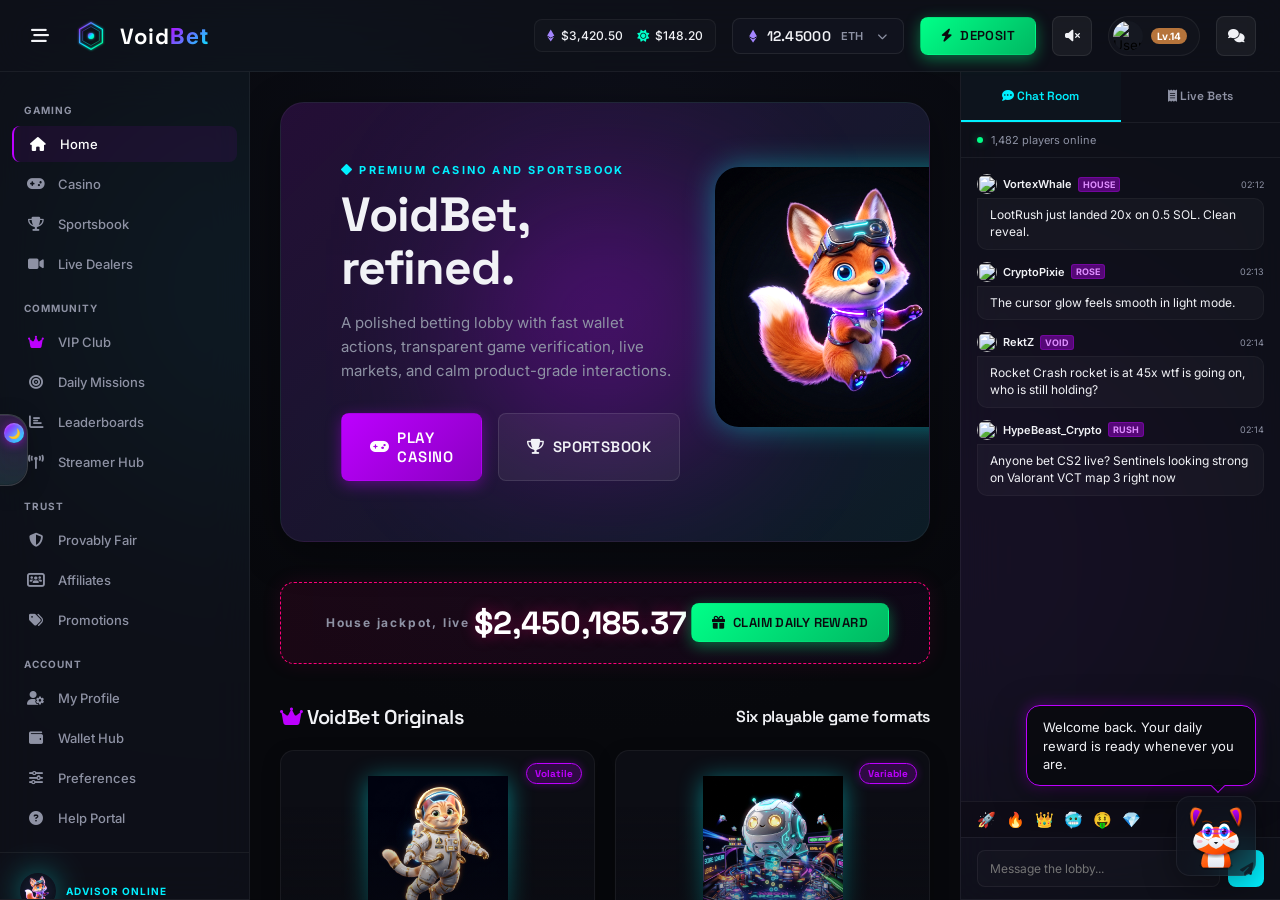
==== commit 149e5d18: "previos design" ====
--- a/index.html
+++ b/index.html
@@ -43,13 +43,13 @@
                 </button>
                 <a href="#home" class="logo-link">
                     <div class="logo-icon-wrapper">
-                        <!-- Matte geometric brand mark -->
+                        <!-- Holographic Hex Vortex SVG Logo -->
                         <svg class="hex-logo-svg" viewBox="0 0 100 100">
                             <defs>
                                 <linearGradient id="cyberGlow" x1="0%" y1="0%" x2="100%" y2="100%">
-                                    <stop offset="0%" stop-color="#c99a4e" />
-                                    <stop offset="50%" stop-color="#d9b36a" />
-                                    <stop offset="100%" stop-color="#8b958f" />
+                                    <stop offset="0%" stop-color="#bd00ff" />
+                                    <stop offset="50%" stop-color="#00f0ff" />
+                                    <stop offset="100%" stop-color="#00ff88" />
                                 </linearGradient>
                                 <filter id="glowFilter" x="-20%" y="-20%" width="140%" height="140%">
                                     <feGaussianBlur stdDeviation="3" result="blur" />
@@ -307,11 +307,11 @@
                             <stop offset="100%" stop-color="#e0e5ed" />
                         </linearGradient>
                         <linearGradient id="cyberIris" x1="0%" y1="0%" x2="100%" y2="100%">
-                            <stop offset="0%" stop-color="var(--cyber-iris-1, #8b958f)" />
+                            <stop offset="0%" stop-color="var(--cyber-iris-1, #00f0ff)" />
                             <stop offset="100%" stop-color="var(--cyber-iris-2, #0044ff)" />
                         </linearGradient>
                         <linearGradient id="neonEar" x1="0%" y1="0%" x2="0%" y2="100%">
-                            <stop offset="0%" stop-color="var(--neon-ear-1, #d9b36a)" />
+                            <stop offset="0%" stop-color="var(--neon-ear-1, #bd00ff)" />
                             <stop offset="100%" stop-color="var(--neon-ear-2, #550088)" />
                         </linearGradient>
                         <filter id="softShadow" x="-10%" y="-10%" width="120%" height="120%">
@@ -326,8 +326,8 @@
                     <path d="M 65,150 Q 100,120 135,150 Q 145,180 135,185 L 65,185 Q 55,180 65,150 Z" fill="url(#foxOrange)" filter="url(#softShadow)"/>
                     <path d="M 80,145 Q 100,135 120,145 Q 125,170 120,185 L 80,185 Q 75,170 80,145 Z" fill="url(#foxWhite)"/>
                     <!-- Smart tech collar -->
-                    <rect x="75" y="142" width="50" height="6" rx="3" fill="#c99a4e" filter="url(#glowFilter)"/>
-                    <circle cx="100" cy="145" r="4" fill="#7fa06a" class="pulse-core"/>
+                    <rect x="75" y="142" width="50" height="6" rx="3" fill="#bd00ff" filter="url(#glowFilter)"/>
+                    <circle cx="100" cy="145" r="4" fill="#00ff88" class="pulse-core"/>
 
                     <!-- Left Ear -->
                     <g class="mascot-left-ear">
@@ -379,7 +379,7 @@
                         </g>
 
                         <!-- Soft visor frame -->
-                        <path d="M 58,88 Q 100,98 142,88 M 58,88 Q 100,75 142,88" fill="none" stroke="#c99a4e" stroke-width="2.5" opacity="0.8" filter="url(#glowFilter)"/>
+                        <path d="M 58,88 Q 100,98 142,88 M 58,88 Q 100,75 142,88" fill="none" stroke="#bd00ff" stroke-width="2.5" opacity="0.8" filter="url(#glowFilter)"/>
                     </g>
 
                     <!-- Cute Eyebrows -->
@@ -517,10 +517,10 @@
                     <div class="lootbox-model" id="lootboxVisualNode">
                         <!-- Reward box SVG -->
                         <svg class="hologram-box-svg" viewBox="0 0 100 100">
-                            <polygon points="50,15 85,32.5 85,67.5 50,85 15,67.5 15,32.5" fill="none" stroke="#c99a4e" stroke-width="2.5" class="bounce-float"/>
-                            <line x1="50" y1="15" x2="50" y2="85" stroke="#8b958f" stroke-width="1.5" opacity="0.6"/>
-                            <line x1="15" y1="32.5" x2="50" y2="50" stroke="#7fa06a" stroke-width="1.5" opacity="0.6"/>
-                            <line x1="85" y1="32.5" x2="50" y2="50" stroke="#7fa06a" stroke-width="1.5" opacity="0.6"/>
+                            <polygon points="50,15 85,32.5 85,67.5 50,85 15,67.5 15,32.5" fill="none" stroke="#00f0ff" stroke-width="2.5" class="bounce-float"/>
+                            <line x1="50" y1="15" x2="50" y2="85" stroke="#bd00ff" stroke-width="1.5" opacity="0.6"/>
+                            <line x1="15" y1="32.5" x2="50" y2="50" stroke="#00ff88" stroke-width="1.5" opacity="0.6"/>
+                            <line x1="85" y1="32.5" x2="50" y2="50" stroke="#00ff88" stroke-width="1.5" opacity="0.6"/>
                         </svg>
                     </div>
                     <button class="btn btn-success btn-lg" id="lootboxOpenBtn"><i class="fa-solid fa-gift"></i> UNLOCK LOOT BOX</button>
--- a/css/styles.css
+++ b/css/styles.css
@@ -9,18 +9,18 @@
     --bg-card: rgba(18, 20, 32, 0.65);
     --bg-card-hover: rgba(26, 29, 46, 0.85);
     --border-color: rgba(255, 255, 255, 0.06);
-    --border-color-glow: rgba(201, 154, 78, 0.15);
+    --border-color-glow: rgba(189, 0, 255, 0.15);
     
     /* Core Cyber Neon Colors */
-    --neon-purple: #c99a4e;
-    --neon-purple-glow: rgba(201, 154, 78, 0.4);
-    --cyber-cyan: #8b958f;
-    --cyber-cyan-glow: rgba(139, 149, 143, 0.4);
-    --electric-green: #7fa06a;
-    --electric-green-glow: rgba(127, 160, 106, 0.4);
-    --neon-pink: #b86655;
-    --neon-pink-glow: rgba(184, 102, 85, 0.4);
-    --neon-yellow: #d8a64f;
+    --neon-purple: #bd00ff;
+    --neon-purple-glow: rgba(189, 0, 255, 0.4);
+    --cyber-cyan: #00f0ff;
+    --cyber-cyan-glow: rgba(0, 240, 255, 0.4);
+    --electric-green: #00ff88;
+    --electric-green-glow: rgba(0, 255, 136, 0.4);
+    --neon-pink: #ff007a;
+    --neon-pink-glow: rgba(255, 0, 122, 0.4);
+    --neon-yellow: #ffb800;
     
     /* Matte and Greyscale */
     --text-primary: #f1f2f6;
@@ -293,7 +293,7 @@
 }
 .btn-primary:hover {
     transform: translateY(-2px);
-    box-shadow: 0 6px 20px rgba(201, 154, 78, 0.6);
+    box-shadow: 0 6px 20px rgba(189, 0, 255, 0.6);
 }
 .btn-primary:active { transform: translateY(0); }
 
@@ -314,7 +314,7 @@
 }
 .btn-success:hover {
     transform: translateY(-2px);
-    box-shadow: 0 6px 20px rgba(127, 160, 106, 0.6);
+    box-shadow: 0 6px 20px rgba(0, 255, 136, 0.6);
 }
 
 .btn-danger {
@@ -324,7 +324,7 @@
 }
 .btn-danger:hover {
     transform: translateY(-2px);
-    box-shadow: 0 6px 20px rgba(184, 102, 85, 0.6);
+    box-shadow: 0 6px 20px rgba(255, 0, 122, 0.6);
 }
 
 .btn-sm { padding: 6px 12px; font-size: 11px; }
@@ -518,7 +518,7 @@
     background: rgba(255, 255, 255, 0.03);
 }
 .crypto-select-row.active {
-    background: rgba(201, 154, 78, 0.08);
+    background: rgba(189, 0, 255, 0.08);
     border-left: 2px solid var(--neon-purple);
 }
 .row-icon {
@@ -558,7 +558,7 @@
 }
 .profile-header-trigger:hover {
     border-color: var(--neon-purple);
-    background: rgba(201, 154, 78, 0.05);
+    background: rgba(189, 0, 255, 0.05);
 }
 .header-avatar {
     width: 30px;
@@ -575,8 +575,8 @@
 .bronze-badge { background: #b6743b; color: #fff; }
 .silver-badge { background: #cfcfcf; color: #12131a; }
 .gold-badge { background: #ffd700; color: #12131a; }
-.platinum-badge { background: #8b958f; color: #12131a; }
-.diamond-badge { background: #c99a4e; color: #fff; }
+.platinum-badge { background: #00f0ff; color: #12131a; }
+.diamond-badge { background: #bd00ff; color: #fff; }
 
 /* Main app structural body grid */
 .app-body {
@@ -661,7 +661,7 @@
 }
 .sidebar-link.active {
     color: #fff;
-    background: rgba(201, 154, 78, 0.08);
+    background: rgba(189, 0, 255, 0.08);
     border-left: 2px solid var(--neon-purple);
 }
 
@@ -724,7 +724,7 @@
 .chat-tab-btn.active {
     color: var(--cyber-cyan);
     border-bottom-color: var(--cyber-cyan);
-    background: rgba(139, 149, 143, 0.02);
+    background: rgba(0, 240, 255, 0.02);
 }
 
 .chat-tab-panel {
@@ -791,7 +791,7 @@
     padding: 1px 4px;
     border-radius: 3px;
     background: var(--neon-purple-glow);
-    border: 1px solid rgba(201, 154, 78, 0.3);
+    border: 1px solid rgba(189, 0, 255, 0.3);
     color: #df8dff;
 }
 .chat-time {
@@ -809,8 +809,8 @@
     word-break: break-word;
 }
 .chat-msg-row.self .chat-bubble {
-    background: rgba(201, 154, 78, 0.08);
-    border-color: rgba(201, 154, 78, 0.2);
+    background: rgba(189, 0, 255, 0.08);
+    border-color: rgba(189, 0, 255, 0.2);
     border-radius: 10px 0 10px 10px;
 }
 
@@ -985,7 +985,7 @@
 .home-hero-container {
     position: relative;
     border-radius: var(--border-radius-lg);
-    background: linear-gradient(135deg, rgba(201, 154, 78, 0.12), rgba(139, 149, 143, 0.06)), var(--bg-card);
+    background: linear-gradient(135deg, rgba(189, 0, 255, 0.12), rgba(0, 240, 255, 0.06)), var(--bg-card);
     border: 1px solid rgba(255, 255, 255, 0.05);
     padding: 60px;
     overflow: hidden;
@@ -1056,7 +1056,7 @@
 
 /* Real-time stats row */
 .home-jackpot-banner {
-    background: linear-gradient(90deg, rgba(184, 102, 85, 0.08) 0%, rgba(201, 154, 78, 0.04) 100%);
+    background: linear-gradient(90deg, rgba(255, 0, 122, 0.08) 0%, rgba(189, 0, 255, 0.04) 100%);
     border: 1px dashed var(--neon-pink);
     border-radius: var(--border-radius-md);
     padding: 20px 40px;
@@ -1064,7 +1064,7 @@
     justify-content: space-between;
     align-items: center;
     margin-bottom: 40px;
-    box-shadow: 0 0 20px rgba(184, 102, 85, 0.1);
+    box-shadow: 0 0 20px rgba(255, 0, 122, 0.1);
 }
 .jackpot-headline {
     font-size: 12px;
@@ -1243,21 +1243,20 @@
 /* Dynamic visual game viewport frame */
 .game-viewport-frame {
     height: 100%;
-    min-height: 400px;
     position: relative;
     overflow: hidden;
+    display: flex;
+    align-items: center;
+    justify-content: center;
     background: #090a0f;
 }
 
 /* Crash X specifics */
 #crashCanvas {
-    position: absolute;
-    top: 0;
-    left: 0;
     width: 100%;
     height: 100%;
+    background: radial-gradient(circle at 10% 90%, #150f24 0%, #08090d 100%);
     display: block;
-    z-index: 1;
 }
 .crash-live-indicator {
     position: absolute;
@@ -1308,18 +1307,18 @@
     font-size: 24px;
 }
 .mine-tile:hover {
-    background: rgba(201,154,78,0.06);
+    background: rgba(189,0,255,0.06);
     border-color: var(--neon-purple);
 }
 .mine-tile.revealed-gem {
-    background: rgba(127, 160, 106, 0.08);
+    background: rgba(0, 255, 136, 0.08);
     border-color: var(--electric-green);
     color: var(--electric-green);
     text-shadow: 0 0 10px var(--electric-green-glow);
     animation: pulseBorder 1.5s infinite alternate;
 }
 .mine-tile.revealed-mine {
-    background: rgba(184, 102, 85, 0.08);
+    background: rgba(255, 0, 122, 0.08);
     border-color: var(--neon-pink);
     color: var(--neon-pink);
     text-shadow: 0 0 10px var(--neon-pink-glow);
@@ -1364,7 +1363,7 @@
 .sport-pill-btn.active, .sport-pill-btn:hover {
     color: #fff;
     border-color: var(--cyber-cyan);
-    background: rgba(139, 149, 143, 0.06);
+    background: rgba(0, 240, 255, 0.06);
 }
 
 .match-odds-card {
@@ -1389,7 +1388,7 @@
     color: var(--text-muted);
 }
 .live-indicator-pill {
-    background: rgba(184, 102, 85, 0.15);
+    background: rgba(255, 0, 122, 0.15);
     color: var(--neon-pink);
     border: 1px solid var(--neon-pink);
     padding: 2px 6px;
@@ -1425,7 +1424,7 @@
 }
 .odds-coefficient-btn:hover {
     border-color: var(--cyber-cyan);
-    background: rgba(139, 149, 143, 0.04);
+    background: rgba(0, 240, 255, 0.04);
 }
 .odds-label {
     font-size: 9px;
@@ -1613,7 +1612,7 @@
 }
 
 .loot-result-panel {
-    background: rgba(201, 154, 78, 0.08);
+    background: rgba(189, 0, 255, 0.08);
     border: 1px solid var(--neon-purple);
     border-radius: var(--border-radius-md);
     padding: 20px;
@@ -1740,8 +1739,8 @@
     100% { opacity: 1; }
 }
 @keyframes pulseBorder {
-    0% { border-color: rgba(127, 160, 106, 0.4); }
-    100% { border-color: rgba(127, 160, 106, 1); }
+    0% { border-color: rgba(0, 255, 136, 0.4); }
+    100% { border-color: rgba(0, 255, 136, 1); }
 }
 
 /* ==========================================================================
@@ -1800,12 +1799,12 @@
     box-shadow: 0 0 30px currentColor;
 }
 .coin-face.heads {
-    background: rgba(201, 154, 78, 0.15);
+    background: rgba(189, 0, 255, 0.15);
     border-color: var(--neon-purple);
     color: var(--neon-purple);
 }
 .coin-face.tails {
-    background: rgba(139, 149, 143, 0.15);
+    background: rgba(0, 240, 255, 0.15);
     border-color: var(--cyber-cyan);
     color: var(--cyber-cyan);
     transform: rotateY(180deg);
@@ -1856,8 +1855,8 @@
 
 /* 3. AI Predictive Analytics Widget Layout */
 .ai-analytics-card {
-    background: rgba(139, 149, 143, 0.02);
-    border: 1px dashed rgba(139, 149, 143, 0.2);
+    background: rgba(0, 240, 255, 0.02);
+    border: 1px dashed rgba(0, 240, 255, 0.2);
     border-radius: var(--border-radius-md);
     padding: 18px;
     margin-top: 18px;
@@ -1894,9 +1893,9 @@
     --fox-orange-1: #ff7f32;
     --fox-orange-2: #ff4f00;
     --fox-orange-3: #cc3300;
-    --neon-ear-1: #c99a4e;
+    --neon-ear-1: #bd00ff;
     --neon-ear-2: #550088;
-    --cyber-iris-1: #8b958f;
+    --cyber-iris-1: #00f0ff;
     --cyber-iris-2: #0044ff;
     transition: all 0.4s ease-out;
 }
@@ -1904,27 +1903,27 @@
     --fox-orange-1: #ff00a0;
     --fox-orange-2: #9b00e8;
     --fox-orange-3: #4b0082;
-    --neon-ear-1: #8b958f;
+    --neon-ear-1: #00f0ff;
     --neon-ear-2: #0044ff;
-    --cyber-iris-1: #d8a64f;
-    --cyber-iris-2: #b86655;
+    --cyber-iris-1: #ffb800;
+    --cyber-iris-2: #ff007a;
 }
 .vibex-svg-character.skin-pharaoh {
     --fox-orange-1: #ffe066;
     --fox-orange-2: #d4af37;
     --fox-orange-3: #8a6f27;
-    --neon-ear-1: #7fa06a;
+    --neon-ear-1: #00ff88;
     --neon-ear-2: #00b862;
-    --cyber-iris-1: #b86655;
-    --cyber-iris-2: #c99a4e;
+    --cyber-iris-1: #ff007a;
+    --cyber-iris-2: #bd00ff;
 }
 .vibex-svg-character.skin-oni {
     --fox-orange-1: #3a0d0d;
     --fox-orange-2: #ff1a1a;
     --fox-orange-3: #800000;
-    --neon-ear-1: #d8a64f;
+    --neon-ear-1: #ffb800;
     --neon-ear-2: #ff5500;
-    --cyber-iris-1: #7fa06a;
+    --cyber-iris-1: #00ff88;
     --cyber-iris-2: #004d26;
 }
 
@@ -1946,11 +1945,11 @@
 }
 .skin-item-card:hover {
     border-color: var(--cyber-cyan);
-    background: rgba(139, 149, 143, 0.04);
+    background: rgba(0, 240, 255, 0.04);
 }
 .skin-item-card.active {
     border-color: var(--neon-purple);
-    background: rgba(201, 154, 78, 0.08);
+    background: rgba(189, 0, 255, 0.08);
 }
 
 /* ==========================================================================
@@ -1961,7 +1960,7 @@
     background-size: cover;
     background-position: center;
     mix-blend-mode: screen;
-    filter: drop-shadow(0 0 15px rgba(139, 149, 143, 0.4)) brightness(1.15);
+    filter: drop-shadow(0 0 15px rgba(0, 240, 255, 0.4)) brightness(1.15);
     animation: disneyFloat 5s ease-in-out infinite alternate, disneyGlow 3s ease-in-out infinite alternate;
     pointer-events: auto;
     cursor: pointer;
@@ -1969,7 +1968,7 @@
 }
 .disney-floating-mascot:hover {
     transform: scale(1.12) rotate(3deg);
-    filter: drop-shadow(0 0 25px rgba(201, 154, 78, 0.75)) brightness(1.3);
+    filter: drop-shadow(0 0 25px rgba(189, 0, 255, 0.75)) brightness(1.3);
 }
 
 @keyframes disneyFloat {
@@ -1982,10 +1981,10 @@
 }
 @keyframes disneyGlow {
     0% {
-        filter: drop-shadow(0 0 10px rgba(139, 149, 143, 0.3)) brightness(1.1);
+        filter: drop-shadow(0 0 10px rgba(0, 240, 255, 0.3)) brightness(1.1);
     }
     100% {
-        filter: drop-shadow(0 0 25px rgba(201, 154, 78, 0.6)) brightness(1.25);
+        filter: drop-shadow(0 0 25px rgba(189, 0, 255, 0.6)) brightness(1.25);
     }
 }
 
@@ -2001,7 +2000,7 @@
     overflow: visible !important; /* let 3d mascot float outside */
 }
 .arcade-card:hover {
-    box-shadow: 0 12px 36px rgba(201, 154, 78, 0.15), 0 0 20px rgba(139, 149, 143, 0.1) !important;
+    box-shadow: 0 12px 36px rgba(189, 0, 255, 0.15), 0 0 20px rgba(0, 240, 255, 0.1) !important;
 }
 .arcade-card-glow {
     position: absolute;
@@ -2028,7 +2027,7 @@
     max-width: 150px;
     object-fit: contain;
     mix-blend-mode: screen;
-    filter: drop-shadow(0 4px 12px rgba(139, 149, 143, 0.45)) brightness(1.1);
+    filter: drop-shadow(0 4px 12px rgba(0, 240, 255, 0.45)) brightness(1.1);
     transition: transform 0.15s ease-out;
 }
 .arcade-mascot-img.float-animation {
@@ -2042,7 +2041,7 @@
     position: absolute;
     top: 12px;
     right: 12px;
-    background: rgba(201, 154, 78, 0.2);
+    background: rgba(189, 0, 255, 0.2);
     border: 1px solid var(--neon-purple);
     color: var(--neon-purple);
     font-size: 10px;
@@ -2050,7 +2049,7 @@
     font-weight: 700;
     padding: 3px 8px;
     border-radius: 20px;
-    box-shadow: 0 0 8px rgba(201, 154, 78, 0.3);
+    box-shadow: 0 0 8px rgba(189, 0, 255, 0.3);
     z-index: 10;
 }
 
@@ -2117,24 +2116,24 @@
     border-color: transparent transparent rgba(255, 184, 0, 0.3) transparent;
 }
 .glowing-crystal-tile {
-    background: rgba(127, 160, 106, 0.15) !important;
-    border-color: #7fa06a !important;
-    box-shadow: 0 0 15px rgba(127, 160, 106, 0.4) !important;
+    background: rgba(0, 255, 136, 0.15) !important;
+    border-color: #00ff88 !important;
+    box-shadow: 0 0 15px rgba(0, 255, 136, 0.4) !important;
     animation: crystalPulse 1.5s ease-in-out infinite alternate;
 }
 @keyframes crystalPulse {
-    0% { box-shadow: 0 0 10px rgba(127, 160, 106, 0.3); }
-    100% { box-shadow: 0 0 20px rgba(127, 160, 106, 0.6); }
+    0% { box-shadow: 0 0 10px rgba(0, 255, 136, 0.3); }
+    100% { box-shadow: 0 0 20px rgba(0, 255, 136, 0.6); }
 }
 .glowing-crystal-icon {
-    color: #7fa06a !important;
-    filter: drop-shadow(0 0 8px #7fa06a) !important;
+    color: #00ff88 !important;
+    filter: drop-shadow(0 0 8px #00ff88) !important;
 }
 .reactor-failure-tile {
-    background: rgba(184, 102, 85, 0.15) !important;
-    border-color: #b86655 !important;
-    box-shadow: 0 0 20px rgba(184, 102, 85, 0.5) !important;
-    color: #b86655 !important;
+    background: rgba(255, 0, 122, 0.15) !important;
+    border-color: #ff007a !important;
+    box-shadow: 0 0 20px rgba(255, 0, 122, 0.5) !important;
+    color: #ff007a !important;
 }
 .reactor-blast-shake {
     animation: reactorBlastShake 0.7s cubic-bezier(.36,.07,.19,.97) both;
@@ -2201,16 +2200,16 @@
     letter-spacing: 0.08em;
 }
 .heads-badge {
-    background: rgba(201, 154, 78, 0.15);
+    background: rgba(189, 0, 255, 0.15);
     border: 1px solid var(--neon-purple);
     color: var(--neon-purple);
-    box-shadow: 0 0 8px rgba(201, 154, 78, 0.3);
+    box-shadow: 0 0 8px rgba(189, 0, 255, 0.3);
 }
 .tails-badge {
-    background: rgba(139, 149, 143, 0.15);
+    background: rgba(0, 240, 255, 0.15);
     border: 1px solid var(--cyber-cyan);
     color: var(--cyber-cyan);
-    box-shadow: 0 0 8px rgba(139, 149, 143, 0.3);
+    box-shadow: 0 0 8px rgba(0, 240, 255, 0.3);
 }
 
 /* Lootbox Crate outcome display (LootboxRush) */
@@ -2245,8 +2244,8 @@
     text-shadow: 0 0 25px rgba(255, 215, 0, 0.6);
 }
 .lootbox-reward-title.trap {
-    color: #b86655;
-    text-shadow: 0 0 25px rgba(184, 102, 85, 0.65);
+    color: #ff007a;
+    text-shadow: 0 0 25px rgba(255, 0, 122, 0.65);
 }
 
 /* ==========================================================================
@@ -2256,8 +2255,8 @@
     animation: pulseGlowBtn 1.2s ease-in-out infinite;
 }
 @keyframes pulseGlowBtn {
-    0%, 100% { box-shadow: 0 0 12px rgba(184, 102, 85, 0.4), inset 0 0 12px rgba(184, 102, 85, 0.1); }
-    50% { box-shadow: 0 0 28px rgba(184, 102, 85, 0.7), inset 0 0 20px rgba(184, 102, 85, 0.2), 0 0 60px rgba(184, 102, 85, 0.25); }
+    0%, 100% { box-shadow: 0 0 12px rgba(255, 0, 122, 0.4), inset 0 0 12px rgba(255, 0, 122, 0.1); }
+    50% { box-shadow: 0 0 28px rgba(255, 0, 122, 0.7), inset 0 0 20px rgba(255, 0, 122, 0.2), 0 0 60px rgba(255, 0, 122, 0.25); }
 }
 
 /* ==========================================================================
@@ -2482,7 +2481,7 @@
     position: absolute;
     inset: 0;
     border-radius: inherit;
-    background: linear-gradient(180deg, rgba(201, 154, 78, 0.1) 0%, rgba(139, 149, 143, 0.05) 100%);
+    background: linear-gradient(180deg, rgba(189, 0, 255, 0.1) 0%, rgba(0, 240, 255, 0.05) 100%);
     opacity: 1;
     transition: opacity 0.4s ease;
 }
@@ -2492,7 +2491,7 @@
     background: rgba(255, 255, 255, 0.14);
     box-shadow:
         0 6px 32px rgba(0, 0, 0, 0.25),
-        0 0 20px rgba(201, 154, 78, 0.15),
+        0 0 20px rgba(189, 0, 255, 0.15),
         inset 0 1px 0 rgba(255, 255, 255, 0.12),
         inset 0 -1px 0 rgba(0, 0, 0, 0.15);
 }
@@ -2511,10 +2510,10 @@
     top: 8px;
     transform: translateX(-50%);
     border-radius: 50%;
-    background: linear-gradient(135deg, #c99a4e 0%, #8b958f 100%);
+    background: linear-gradient(135deg, #bd00ff 0%, #00f0ff 100%);
     box-shadow:
-        0 2px 8px rgba(201, 154, 78, 0.4),
-        0 0 16px rgba(201, 154, 78, 0.2),
+        0 2px 8px rgba(189, 0, 255, 0.4),
+        0 0 16px rgba(189, 0, 255, 0.2),
         inset 0 1px 2px rgba(255, 255, 255, 0.3);
     transition: all 0.5s cubic-bezier(0.34, 1.56, 0.64, 1);
     z-index: 2;
@@ -2594,1169 +2593,3 @@
 .theme-toggle-knob.jelly-animate {
     animation: jellyBounce 0.6s cubic-bezier(0.34, 1.56, 0.64, 1);
 }
-
-/* ==========================================================================
-   PREMIUM MATTE REDESIGN OVERRIDES
-   ========================================================================== */
-:root {
-    --bg-base: #0b0b0a;
-    --bg-surface: #12110f;
-    --bg-card: #181714;
-    --bg-card-hover: #211f1b;
-    --border-color: rgba(244, 238, 224, 0.1);
-    --border-color-glow: rgba(205, 158, 78, 0.24);
-
-    --neon-purple: #c99a4e;
-    --neon-purple-glow: rgba(201, 154, 78, 0.16);
-    --cyber-cyan: #8b958f;
-    --cyber-cyan-glow: rgba(139, 149, 143, 0.14);
-    --electric-green: #7fa06a;
-    --electric-green-glow: rgba(127, 160, 106, 0.18);
-    --neon-pink: #b86655;
-    --neon-pink-glow: rgba(184, 102, 85, 0.16);
-    --neon-yellow: #d8a64f;
-
-    --text-primary: #f4efe6;
-    --text-muted: #a9a196;
-    --text-dark: #17130b;
-    --panel: #181714;
-    --panel-raised: #1f1d19;
-    --panel-muted: #131210;
-    --rail: #11100e;
-    --chrome: #12110f;
-    --input: #11100e;
-    --accent: #c99a4e;
-    --accent-strong: #e0b765;
-    --accent-soft: rgba(201, 154, 78, 0.12);
-    --accent-contrast: #221606;
-    --danger: #b86655;
-    --success: #7fa06a;
-    --info: #8b958f;
-    --shadow-soft: 0 1px 0 rgba(255, 255, 255, 0.03), 0 16px 34px rgba(0, 0, 0, 0.28);
-    --shadow-hover: 0 1px 0 rgba(255, 255, 255, 0.04), 0 22px 44px rgba(0, 0, 0, 0.34);
-    --shadow-inset: inset 0 1px 0 rgba(255, 255, 255, 0.04);
-    --cursor-x: 50vw;
-    --cursor-y: 50vh;
-    --cursor-glow: rgba(182, 182, 170, 0.16);
-    --image-shadow: rgba(0, 0, 0, 0.36);
-    --glass-blur: none;
-
-    --border-radius-sm: 8px;
-    --border-radius-md: 8px;
-    --border-radius-lg: 10px;
-}
-
-body.light-theme {
-    --bg-base: #f4ead8;
-    --bg-surface: #fff7e9;
-    --bg-card: #fffaf0;
-    --bg-card-hover: #fff4df;
-    --border-color: rgba(81, 58, 26, 0.13);
-    --border-color-glow: rgba(196, 139, 48, 0.28);
-
-    --neon-purple: #a86418;
-    --neon-purple-glow: rgba(168, 100, 24, 0.14);
-    --cyber-cyan: #6f7d73;
-    --cyber-cyan-glow: rgba(111, 125, 115, 0.13);
-    --electric-green: #5f7f51;
-    --electric-green-glow: rgba(95, 127, 81, 0.14);
-    --neon-pink: #a95644;
-    --neon-pink-glow: rgba(169, 86, 68, 0.14);
-    --neon-yellow: #b97919;
-
-    --text-primary: #2a241c;
-    --text-muted: #74695a;
-    --text-dark: #1d1710;
-    --panel: #fffaf0;
-    --panel-raised: #fffdf6;
-    --panel-muted: #f6ead7;
-    --rail: #f8efdF;
-    --chrome: #fff7ea;
-    --input: #fffdf7;
-    --accent: #a86418;
-    --accent-strong: #c78523;
-    --accent-soft: rgba(196, 139, 48, 0.14);
-    --accent-contrast: #fff8ea;
-    --danger: #a95644;
-    --success: #5f7f51;
-    --info: #6f7d73;
-    --shadow-soft: 0 1px 0 rgba(255, 255, 255, 0.88), 0 18px 40px rgba(89, 64, 25, 0.11);
-    --shadow-hover: 0 1px 0 rgba(255, 255, 255, 0.96), 0 24px 52px rgba(89, 64, 25, 0.16);
-    --shadow-inset: inset 0 1px 0 rgba(255, 255, 255, 0.76);
-    --cursor-glow: rgba(233, 179, 56, 0.32);
-    --image-shadow: rgba(94, 66, 25, 0.18);
-    background-color: var(--bg-base);
-    color: var(--text-primary);
-}
-
-body.dark-theme {
-    background-color: var(--bg-base);
-    color: var(--text-primary);
-}
-
-body::before {
-    content: "";
-    position: fixed;
-    left: var(--cursor-x);
-    top: var(--cursor-y);
-    width: 54vmax;
-    height: 54vmax;
-    pointer-events: none;
-    z-index: 2;
-    opacity: 0.9;
-    transform: translate(-50%, -50%);
-    background: radial-gradient(circle, var(--cursor-glow) 0%, rgba(255, 255, 255, 0) 58%);
-    filter: blur(10px);
-    will-change: left, top;
-}
-
-body * {
-    letter-spacing: 0 !important;
-    text-shadow: none !important;
-}
-
-html,
-body {
-    background: var(--bg-base);
-}
-
-h1,
-h2,
-h3,
-h4,
-h5,
-h6,
-.font-tech,
-.btn,
-.logo-brand,
-.balance-numbers,
-.row-val,
-.ticker-game-tag,
-.ticker-multiplier,
-.ticker-payout,
-.jackpot-counter-big,
-.crash-multiplier-display,
-.match-team-row,
-.odds-value,
-.slip-odds-right,
-.lootbox-reward-title {
-    font-family: "Inter", -apple-system, BlinkMacSystemFont, "Segoe UI", sans-serif !important;
-}
-
-::-webkit-scrollbar-track {
-    background: transparent;
-}
-
-::-webkit-scrollbar-thumb {
-    background: color-mix(in srgb, var(--text-muted) 34%, transparent);
-    border-radius: 999px;
-}
-
-::-webkit-scrollbar-thumb:hover {
-    background: color-mix(in srgb, var(--accent) 54%, transparent);
-}
-
-.glow-orb,
-#ambientParticles,
-.hero-glow-back,
-.lootbox-glow-ring {
-    display: none !important;
-}
-
-.app-layout {
-    background: var(--bg-base);
-}
-
-.main-header,
-.sidebar,
-.chat-sidebar,
-.mobile-bottom-nav,
-.glass-blur {
-    backdrop-filter: none !important;
-    -webkit-backdrop-filter: none !important;
-    background: var(--chrome) !important;
-    border-color: var(--border-color) !important;
-    box-shadow: var(--shadow-inset);
-}
-
-.sidebar,
-.chat-sidebar {
-    background: var(--rail) !important;
-}
-
-.glass-panel,
-.game-control-panel,
-.game-viewport-frame,
-.match-odds-card,
-.bet-slip-panel,
-.modal-container,
-.toast-card,
-.skin-item-card,
-.pvp-challenger-panel,
-.mole-miner-panel,
-.ai-analytics-card,
-.lootbox-outcome-overlay {
-    backdrop-filter: none !important;
-    -webkit-backdrop-filter: none !important;
-    background: var(--panel) !important;
-    border: 1px solid var(--border-color) !important;
-    border-radius: var(--border-radius-md) !important;
-    box-shadow: var(--shadow-soft) !important;
-}
-
-.main-viewport {
-    background: var(--bg-base) !important;
-}
-
-.viewport-transition {
-    max-width: 1320px;
-    padding: 28px;
-}
-
-.neon-color-text {
-    background: none !important;
-    color: var(--accent) !important;
-    -webkit-text-fill-color: currentColor !important;
-}
-
-.cyan-text,
-.neon-purple-text {
-    color: var(--accent) !important;
-}
-
-.electric-green-text {
-    color: var(--success) !important;
-}
-
-.pink-text,
-.neon-pink-text {
-    color: var(--danger) !important;
-}
-
-.text-yellow {
-    color: var(--neon-yellow) !important;
-}
-
-.eth-color,
-.sol-color,
-.btc-color,
-.usdt-color {
-    color: var(--accent) !important;
-}
-
-.btn {
-    border-radius: 8px;
-    text-transform: none;
-    font-weight: 650;
-    letter-spacing: 0 !important;
-    transition: transform 180ms ease, background 180ms ease, border-color 180ms ease, box-shadow 180ms ease, color 180ms ease;
-}
-
-.btn-primary,
-.btn-success,
-.btn-danger {
-    background: var(--accent) !important;
-    color: var(--accent-contrast) !important;
-    border-color: color-mix(in srgb, var(--accent) 58%, var(--border-color)) !important;
-    box-shadow: 0 10px 24px rgba(0, 0, 0, 0.16) !important;
-}
-
-.btn-success {
-    background: var(--success) !important;
-    color: #fbf7ec !important;
-}
-
-.btn-danger {
-    background: var(--danger) !important;
-    color: #fff8ef !important;
-}
-
-.btn-secondary,
-.icon-btn,
-.header-toggle,
-.sport-pill-btn,
-.odds-coefficient-btn,
-.amount-max-btn,
-.copy-btn,
-.chat-send-btn,
-.modal-tab-btn,
-.chat-tab-btn {
-    background: var(--panel-raised) !important;
-    border: 1px solid var(--border-color) !important;
-    color: var(--text-primary) !important;
-    box-shadow: var(--shadow-inset) !important;
-}
-
-.btn:hover,
-.icon-btn:hover,
-.profile-header-trigger:hover,
-.balance-display:hover,
-.sport-pill-btn:hover,
-.odds-coefficient-btn:hover,
-.copy-btn:hover,
-.chat-send-btn:hover {
-    transform: translateY(-1px);
-    border-color: color-mix(in srgb, var(--accent) 42%, var(--border-color)) !important;
-    box-shadow: var(--shadow-hover) !important;
-}
-
-.btn:active,
-.icon-btn:active,
-.sport-pill-btn:active,
-.odds-coefficient-btn:active {
-    transform: translateY(0);
-}
-
-.main-header {
-    padding: 0 22px;
-}
-
-.logo-link {
-    gap: 11px;
-}
-
-.logo-icon-wrapper {
-    width: 34px;
-    height: 34px;
-}
-
-.hex-logo-svg {
-    animation: none !important;
-    color: var(--accent);
-}
-
-.hex-logo-svg polygon {
-    stroke: currentColor !important;
-    filter: none !important;
-}
-
-.hex-logo-svg circle {
-    fill: currentColor !important;
-    filter: none !important;
-}
-
-.logo-brand {
-    color: var(--text-primary) !important;
-    font-size: 20px;
-    font-weight: 720;
-}
-
-.price-ticker-wrapper,
-.balance-display,
-.profile-header-trigger,
-.chat-input-wrapper,
-.chat-emote-row,
-.slip-item,
-.amount-input-box,
-.address-copy-box,
-.withdraw-fee-summary,
-.hash-calculation-box,
-.wallet-crypto-row-selector-card,
-.crypto-select-row,
-.bet-ticker-row {
-    background: var(--panel-raised) !important;
-    border: 1px solid var(--border-color) !important;
-    border-radius: 8px !important;
-}
-
-.balance-display,
-.price-ticker-wrapper {
-    box-shadow: var(--shadow-inset);
-}
-
-.balance-dropdown {
-    background: var(--panel-raised) !important;
-    border: 1px solid var(--border-color) !important;
-    box-shadow: var(--shadow-hover) !important;
-}
-
-.dropdown-header,
-.dropdown-footer,
-.chat-tabs-header,
-.clan-chat-banner,
-.bets-ticker-header,
-.bet-slip-title,
-.bet-slip-calculations,
-.modal-tabs,
-.chat-emote-row,
-.chat-input-wrapper,
-.sidebar-footer-stats {
-    border-color: var(--border-color) !important;
-}
-
-.crypto-select-row {
-    border-color: transparent !important;
-    box-shadow: none !important;
-}
-
-.crypto-select-row:hover,
-.crypto-select-row.active,
-.sidebar-link:hover,
-.sidebar-link.active,
-.mobile-nav-item.active,
-.sport-pill-btn.active,
-.modal-tab-btn.active,
-.chat-tab-btn.active,
-.odds-coefficient-btn:hover,
-.skin-item-card.active {
-    background: var(--accent-soft) !important;
-    color: var(--text-primary) !important;
-    border-color: color-mix(in srgb, var(--accent) 34%, var(--border-color)) !important;
-}
-
-.sidebar-link.active {
-    box-shadow: inset 3px 0 0 var(--accent);
-}
-
-.sidebar-link,
-.mobile-nav-item {
-    color: var(--text-muted);
-}
-
-.nav-section-title,
-.input-label,
-.jackpot-headline,
-.dropdown-header,
-.bets-ticker-header,
-.loader-text,
-.hero-tagline {
-    color: var(--text-muted) !important;
-    font-size: 11px;
-    font-weight: 700;
-    text-transform: uppercase;
-}
-
-.jackpot-small-label {
-    color: var(--accent) !important;
-}
-
-.jackpot-small-val,
-.jackpot-counter-big {
-    color: var(--text-primary) !important;
-}
-
-.home-hero-container {
-    background: var(--panel) !important;
-    border: 1px solid var(--border-color) !important;
-    border-radius: 10px !important;
-    box-shadow: var(--shadow-soft) !important;
-    padding: 52px;
-}
-
-.hero-title {
-    font-size: clamp(34px, 5vw, 54px);
-    line-height: 1.02;
-    font-weight: 760;
-}
-
-.hero-desc {
-    color: var(--text-muted) !important;
-    max-width: 680px;
-}
-
-.home-jackpot-banner {
-    background: var(--panel-raised) !important;
-    border: 1px solid var(--border-color) !important;
-    border-radius: 10px !important;
-    box-shadow: var(--shadow-soft) !important;
-    gap: 18px;
-}
-
-.home-section-header {
-    gap: 16px;
-}
-
-.section-headline {
-    color: var(--text-primary) !important;
-    font-size: 21px;
-    font-weight: 720;
-}
-
-.home-games-grid {
-    gap: 18px;
-}
-
-.game-lobby-card,
-.arcade-card {
-    height: 266px;
-    background: var(--panel-raised) !important;
-    border: 1px solid var(--border-color) !important;
-    border-radius: 10px !important;
-    box-shadow: var(--shadow-soft) !important;
-    transition: transform 180ms ease, box-shadow 180ms ease, border-color 180ms ease !important;
-}
-
-.game-lobby-card:hover,
-.arcade-card:hover {
-    border-color: color-mix(in srgb, var(--accent) 38%, var(--border-color)) !important;
-    box-shadow: var(--shadow-hover) !important;
-}
-
-.game-card-bg,
-.arcade-mascot-img,
-.mole-miner-img,
-.pvp-mascot-img,
-.disney-floating-mascot {
-    mix-blend-mode: normal !important;
-    filter: drop-shadow(0 16px 24px var(--image-shadow)) saturate(0.86) contrast(0.96) !important;
-}
-
-.arcade-card {
-    overflow: hidden !important;
-    transform-style: flat !important;
-}
-
-.arcade-card-glow {
-    display: none !important;
-}
-
-.arcade-mascot-container {
-    top: 12px;
-}
-
-.game-card-overlay {
-    background: linear-gradient(to top, color-mix(in srgb, var(--panel) 96%, transparent) 0%, color-mix(in srgb, var(--panel) 82%, transparent) 36%, transparent 100%) !important;
-    padding: 18px;
-}
-
-.card-game-title {
-    color: var(--text-primary) !important;
-}
-
-.card-game-desc {
-    color: var(--text-muted) !important;
-    font-size: 12px;
-    line-height: 1.45;
-}
-
-.card-play-icon {
-    background: var(--accent) !important;
-    color: var(--accent-contrast) !important;
-    box-shadow: var(--shadow-soft) !important;
-}
-
-.card-multiplier-badge,
-.live-indicator-pill,
-.chat-clan-tag,
-.heads-badge,
-.tails-badge,
-.pvp-side-badge,
-.user-level-badge {
-    background: var(--accent-soft) !important;
-    border: 1px solid color-mix(in srgb, var(--accent) 30%, var(--border-color)) !important;
-    color: var(--accent) !important;
-    box-shadow: none !important;
-}
-
-.bronze-badge,
-.silver-badge,
-.gold-badge,
-.platinum-badge,
-.diamond-badge {
-    background: var(--accent-soft) !important;
-    color: var(--accent) !important;
-}
-
-.chat-tab-btn.active,
-.modal-tab-btn.active {
-    border-bottom-color: var(--accent) !important;
-    box-shadow: none !important;
-}
-
-.active-pulse,
-.chat-ping-dot {
-    background: var(--success) !important;
-    box-shadow: none !important;
-    animation: none !important;
-}
-
-.chat-bubble {
-    background: var(--panel-raised) !important;
-    border: 1px solid var(--border-color) !important;
-    border-radius: 8px !important;
-    color: var(--text-primary);
-}
-
-.chat-msg-row.self .chat-bubble {
-    background: var(--accent-soft) !important;
-    border-color: color-mix(in srgb, var(--accent) 28%, var(--border-color)) !important;
-}
-
-#chatInputText,
-.cyber-input,
-.cyber-select,
-select,
-input {
-    background: var(--input) !important;
-    border: 1px solid var(--border-color) !important;
-    border-radius: 8px !important;
-    color: var(--text-primary) !important;
-    box-shadow: var(--shadow-inset);
-}
-
-#chatInputText::placeholder,
-.cyber-input::placeholder {
-    color: color-mix(in srgb, var(--text-muted) 74%, transparent);
-}
-
-#chatInputText:focus,
-.cyber-input:focus,
-.cyber-select:focus,
-select:focus,
-input:focus {
-    border-color: color-mix(in srgb, var(--accent) 56%, var(--border-color)) !important;
-    outline: 2px solid color-mix(in srgb, var(--accent) 18%, transparent);
-    outline-offset: 1px;
-}
-
-.amount-input-box {
-    overflow: hidden;
-}
-
-.game-play-layout {
-    gap: 18px;
-}
-
-.game-viewport-frame {
-    background: var(--panel-muted) !important;
-}
-
-.crash-multiplier-display {
-    color: var(--text-primary) !important;
-}
-
-.crash-multiplier-display.crashed,
-#crashCountdownNum,
-#crashLiveSub,
-#coinflipStatusText {
-    color: var(--accent) !important;
-    text-shadow: none !important;
-}
-
-#plinkoCanvas,
-#lootboxCanvas,
-#wheelCanvas,
-#crashCanvas {
-    border-radius: 8px;
-}
-
-.mine-tile,
-.coin-face {
-    background: var(--panel-raised) !important;
-    border-color: var(--border-color) !important;
-    box-shadow: var(--shadow-inset) !important;
-}
-
-.mine-tile:hover {
-    background: var(--accent-soft) !important;
-    border-color: color-mix(in srgb, var(--accent) 44%, var(--border-color)) !important;
-}
-
-.mine-tile.revealed-gem,
-.glowing-crystal-tile {
-    background: color-mix(in srgb, var(--success) 17%, var(--panel)) !important;
-    border-color: color-mix(in srgb, var(--success) 48%, var(--border-color)) !important;
-    color: var(--success) !important;
-    box-shadow: var(--shadow-inset) !important;
-    animation: none !important;
-}
-
-.mine-tile.revealed-mine,
-.reactor-failure-tile {
-    background: color-mix(in srgb, var(--danger) 17%, var(--panel)) !important;
-    border-color: color-mix(in srgb, var(--danger) 48%, var(--border-color)) !important;
-    color: var(--danger) !important;
-    box-shadow: var(--shadow-inset) !important;
-}
-
-.sports-nav-tabs {
-    scrollbar-width: none;
-}
-
-.match-odds-card {
-    align-items: stretch;
-}
-
-.odds-coefficient-btn {
-    min-width: 70px;
-}
-
-.odds-value,
-.ticker-win,
-.slip-odds-right {
-    color: var(--accent) !important;
-}
-
-.overlay {
-    background: rgba(0, 0, 0, 0.48) !important;
-}
-
-body.light-theme .overlay {
-    background: rgba(50, 36, 17, 0.28) !important;
-}
-
-.modal-container {
-    width: min(540px, calc(100vw - 32px));
-}
-
-.wallet-crypto-row-selector {
-    display: grid;
-    grid-template-columns: repeat(auto-fit, minmax(76px, 1fr));
-    gap: 8px;
-    margin-bottom: 20px;
-}
-
-.wallet-crypto-row-selector-card {
-    display: flex;
-    align-items: center;
-    justify-content: center;
-    gap: 8px;
-    min-height: 44px;
-    padding: 10px;
-    cursor: pointer;
-    transition: border-color 180ms ease, background 180ms ease, transform 180ms ease;
-}
-
-.wallet-crypto-row-selector-card:hover,
-.wallet-crypto-row-selector-card.active {
-    background: var(--accent-soft) !important;
-    border-color: color-mix(in srgb, var(--accent) 38%, var(--border-color)) !important;
-}
-
-.deposit-qr-wrapper {
-    display: grid;
-    grid-template-columns: 132px 1fr;
-    gap: 18px;
-    align-items: start;
-    margin-bottom: 22px;
-}
-
-.qr-code-placeholder {
-    width: 132px;
-    aspect-ratio: 1;
-    display: grid;
-    place-items: center;
-    background: var(--panel-raised);
-    border: 1px solid var(--border-color);
-    border-radius: 8px;
-    box-shadow: var(--shadow-inset);
-}
-
-.deposit-address-container,
-.withdraw-form,
-.provably-fair-verifier-panel,
-.transaction-history-wrap {
-    display: flex;
-    flex-direction: column;
-    gap: 12px;
-}
-
-.address-copy-box {
-    display: flex;
-    align-items: center;
-    gap: 10px;
-    min-height: 44px;
-    padding: 8px 8px 8px 12px;
-}
-
-.address-string,
-.calc-string,
-.calc-hash-result {
-    color: var(--text-primary);
-    overflow: hidden;
-    text-overflow: ellipsis;
-    white-space: nowrap;
-}
-
-.copy-btn,
-.amount-max-btn,
-.chat-send-btn {
-    min-height: 34px;
-    padding: 0 12px;
-    cursor: pointer;
-}
-
-.warning-caption {
-    color: var(--text-muted);
-    font-size: 12px;
-    line-height: 1.45;
-}
-
-.row-inputs {
-    display: grid;
-    grid-template-columns: 1fr 120px;
-    gap: 12px;
-}
-
-.withdraw-fee-summary,
-.hash-calculation-box {
-    display: flex;
-    flex-direction: column;
-    gap: 10px;
-    padding: 14px;
-}
-
-.fee-row,
-.calc-step-title {
-    display: flex;
-    justify-content: space-between;
-    gap: 12px;
-    color: var(--text-muted);
-    font-size: 12px;
-}
-
-.fee-row.grand-total {
-    color: var(--text-primary);
-    font-weight: 700;
-    border-top: 1px solid var(--border-color);
-    padding-top: 10px;
-}
-
-.arrow-down-indicator {
-    color: var(--text-muted);
-    text-align: center;
-}
-
-.close-modal-btn,
-.close-overlay-btn {
-    color: var(--text-muted) !important;
-}
-
-.close-modal-btn:hover,
-.close-overlay-btn:hover {
-    color: var(--text-primary) !important;
-}
-
-.matrix-bar {
-    background: var(--panel-muted) !important;
-    border: 1px solid var(--border-color);
-    height: 6px;
-}
-
-.matrix-progress,
-.win-prob-bar-A,
-.win-prob-bar-B {
-    background: var(--accent) !important;
-    box-shadow: none !important;
-}
-
-.loader-overlay {
-    background: var(--bg-base) !important;
-}
-
-.cyber-logo-glitch {
-    color: var(--text-primary) !important;
-    font-weight: 760;
-}
-
-.lootbox-container {
-    background: var(--panel) !important;
-    border: 1px solid var(--border-color);
-    border-radius: 10px;
-    box-shadow: var(--shadow-hover);
-}
-
-.lootbox-title,
-.loot-value {
-    color: var(--text-primary) !important;
-}
-
-.loot-result-panel {
-    background: var(--panel-raised) !important;
-    border-color: var(--border-color) !important;
-    box-shadow: var(--shadow-soft) !important;
-}
-
-.hologram-box-svg * {
-    stroke: var(--accent) !important;
-    filter: none !important;
-}
-
-.toast-card.success,
-.toast-card.error {
-    box-shadow: var(--shadow-soft) !important;
-}
-
-.toast-card.success {
-    border-color: color-mix(in srgb, var(--success) 40%, var(--border-color)) !important;
-}
-
-.toast-card.error {
-    border-color: color-mix(in srgb, var(--danger) 40%, var(--border-color)) !important;
-}
-
-.mascot-speech-bubble {
-    background: var(--panel-raised) !important;
-    border-color: var(--border-color) !important;
-    box-shadow: var(--shadow-soft) !important;
-}
-
-.speech-arrow {
-    background: var(--panel-raised) !important;
-    border-color: var(--border-color) !important;
-}
-
-.mascot-container {
-    background: var(--panel-raised) !important;
-    border-color: var(--border-color) !important;
-    box-shadow: var(--shadow-soft) !important;
-    animation: mascotFloating 7s ease-in-out infinite;
-}
-
-.mascot-container:hover {
-    border-color: color-mix(in srgb, var(--accent) 42%, var(--border-color)) !important;
-    box-shadow: var(--shadow-hover) !important;
-}
-
-.vibex-svg-character {
-    --fox-orange-1: #d18a3a;
-    --fox-orange-2: #b66d24;
-    --fox-orange-3: #744017;
-    --neon-ear-1: #d9b36a;
-    --neon-ear-2: #8b6a39;
-    --cyber-iris-1: #8b958f;
-    --cyber-iris-2: #4f5a55;
-}
-
-.vibex-svg-character.skin-vapor,
-.vibex-svg-character.skin-pharaoh,
-.vibex-svg-character.skin-oni {
-    --neon-ear-1: #d9b36a;
-    --neon-ear-2: #8b6a39;
-    --cyber-iris-1: #8b958f;
-    --cyber-iris-2: #4f5a55;
-}
-
-.vibex-svg-character [filter],
-.vibex-svg-character path[filter],
-.vibex-svg-character rect[filter],
-.vibex-svg-character circle[filter] {
-    filter: none !important;
-}
-
-.disney-floating-mascot {
-    background-color: var(--panel-raised);
-    border: 1px solid var(--border-color);
-    box-shadow: var(--shadow-soft);
-    animation: disneyFloat 8s ease-in-out infinite alternate !important;
-}
-
-.arcade-mascot-img.float-animation,
-.mole-miner-img.float-animation,
-.pvp-challenger-panel.float-animation,
-.pvp-challenger-panel.right.float-animation {
-    animation-duration: 8s !important;
-}
-
-.theme-toggle-wrapper {
-    left: 22px;
-    top: auto;
-    bottom: 22px;
-    transform: none;
-}
-
-.theme-toggle-track {
-    width: 50px;
-    height: 28px;
-    border-radius: 999px;
-    background: var(--panel-raised) !important;
-    border: 1px solid var(--border-color) !important;
-    box-shadow: var(--shadow-soft) !important;
-    backdrop-filter: none !important;
-    -webkit-backdrop-filter: none !important;
-    transition: border-color 180ms ease, box-shadow 180ms ease, background 180ms ease;
-}
-
-.theme-toggle-track::before {
-    display: none;
-}
-
-.theme-toggle-track:hover {
-    width: 50px;
-    background: var(--panel-raised) !important;
-    border-color: color-mix(in srgb, var(--accent) 34%, var(--border-color)) !important;
-    box-shadow: var(--shadow-hover) !important;
-}
-
-.theme-toggle-track:active {
-    width: 50px;
-    height: 28px;
-}
-
-.theme-toggle-knob {
-    width: 22px;
-    height: 22px;
-    left: 3px;
-    top: 2px;
-    transform: none;
-    background: var(--text-muted) !important;
-    box-shadow: var(--shadow-inset) !important;
-    transition: left 220ms ease, background 180ms ease;
-}
-
-body.light-theme .theme-toggle-knob {
-    left: 23px;
-    top: 2px;
-    background: var(--accent) !important;
-    box-shadow: var(--shadow-inset) !important;
-}
-
-.theme-toggle-knob .icon {
-    color: var(--accent-contrast);
-    font-size: 10px;
-    text-shadow: none !important;
-}
-
-.theme-toggle-track.jelly-animate,
-.theme-toggle-knob.jelly-animate,
-.pulse-glow-btn,
-.live-indicator-pill,
-.glowing-crystal-tile {
-    animation: none !important;
-}
-
-@media (max-width: 992px) {
-    .viewport-transition {
-        padding: 16px;
-    }
-
-    .home-hero-container {
-        padding: 32px 24px;
-    }
-
-    .home-jackpot-banner {
-        flex-direction: column;
-        align-items: flex-start;
-        padding: 18px;
-    }
-
-    .game-play-layout,
-    .mines-split-layout {
-        grid-template-columns: 1fr;
-        height: auto;
-    }
-
-    .game-viewport-frame {
-        min-height: 420px;
-    }
-
-    .mines-matrix-container {
-        width: min(400px, calc(100vw - 64px));
-        height: min(400px, calc(100vw - 64px));
-        margin: 0 auto;
-    }
-
-    .theme-toggle-wrapper {
-        bottom: 76px;
-    }
-}
-
-@media (max-width: 720px) {
-    .main-header {
-        padding: 0 12px;
-        gap: 10px;
-    }
-
-    .header-left {
-        gap: 8px;
-        min-width: 0;
-    }
-
-    .header-toggle {
-        display: none;
-    }
-
-    .logo-brand {
-        font-size: 17px;
-    }
-
-    .logo-icon-wrapper {
-        width: 30px;
-        height: 30px;
-    }
-
-    .header-right {
-        gap: 6px;
-        min-width: 0;
-    }
-
-    .profile-header-trigger,
-    .header-btn#soundToggleBtn,
-    .chat-toggle-btn {
-        display: none;
-    }
-
-    .wallet-balance-box {
-        min-width: 0;
-    }
-
-    .balance-display {
-        max-width: 134px;
-        gap: 6px;
-        padding: 8px 9px;
-    }
-
-    .balance-numbers {
-        max-width: 74px;
-        overflow: hidden;
-        text-overflow: ellipsis;
-        white-space: nowrap;
-    }
-
-    .balance-unit {
-        display: none;
-    }
-
-    .deposit-btn {
-        width: 38px;
-        min-width: 38px;
-        padding: 0;
-        font-size: 0;
-    }
-
-    .deposit-btn i {
-        font-size: 14px;
-    }
-
-    .home-hero-layout,
-    .match-odds-card,
-    .pvp-battle-arena {
-        flex-direction: column;
-        align-items: stretch;
-    }
-
-    .hero-title {
-        font-size: 36px;
-    }
-
-    .hero-cta-row,
-    .match-odds-selector {
-        flex-wrap: wrap;
-    }
-
-    .odds-coefficient-btn {
-        flex: 1;
-        min-width: 88px;
-    }
-
-    .deposit-qr-wrapper,
-    .row-inputs {
-        grid-template-columns: 1fr;
-    }
-
-    .qr-code-placeholder {
-        width: 100%;
-        max-width: 220px;
-    }
-}
-
-@media (prefers-reduced-motion: reduce) {
-    *,
-    *::before,
-    *::after {
-        animation-duration: 0.01ms !important;
-        animation-iteration-count: 1 !important;
-        scroll-behavior: auto !important;
-        transition-duration: 0.01ms !important;
-    }
-}
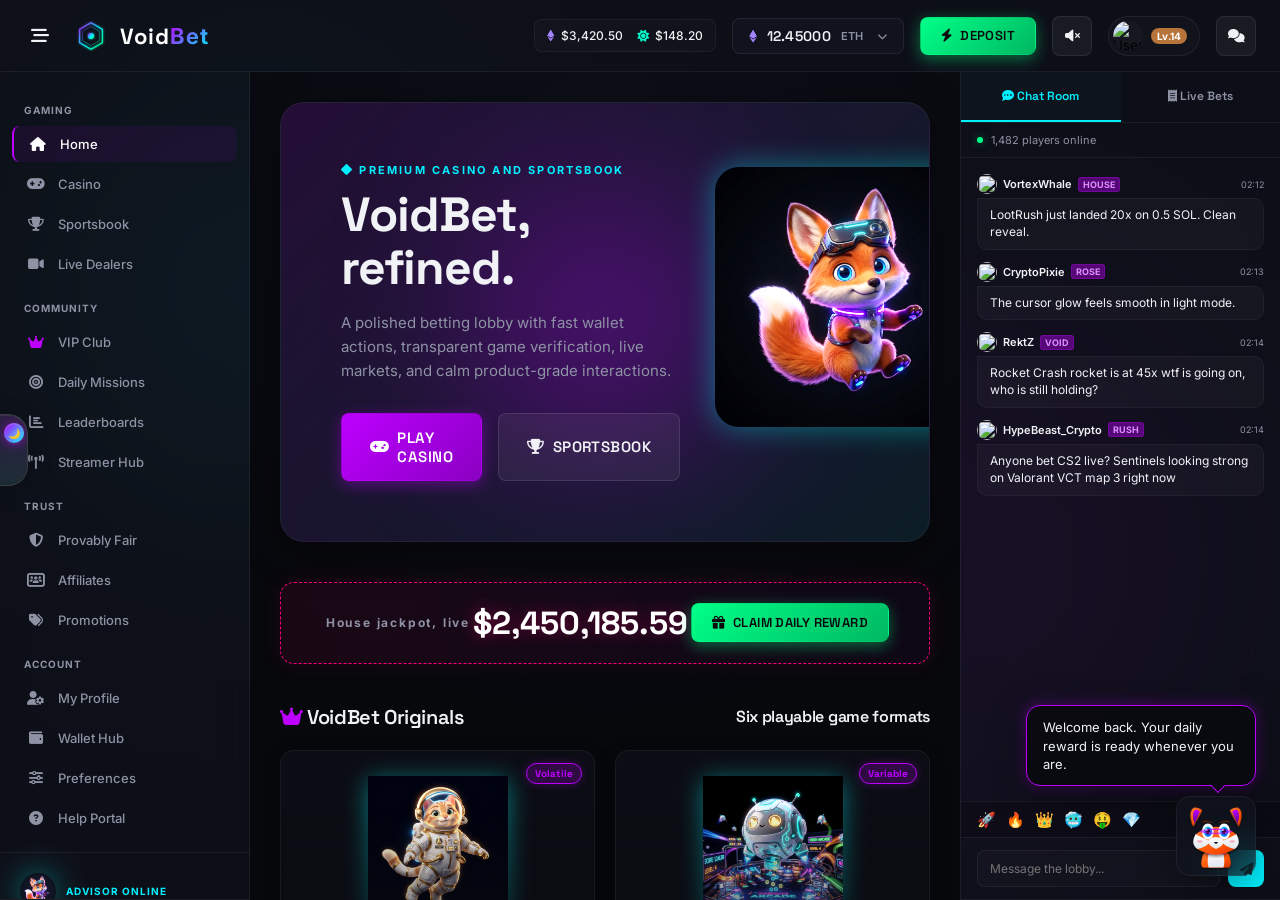
==== commit ac4facfb: "favicon icon" ====
--- a/index.html
+++ b/index.html
@@ -11,6 +11,7 @@
     <!-- FontAwesome for interface icons -->
     <link rel="stylesheet" href="https://cdnjs.cloudflare.com/ajax/libs/font-awesome/6.4.0/css/all.min.css">
     <link rel="stylesheet" href="css/styles.css">
+    <link rel="icon" type="image/png" href="public/favicon.png" />
 </head>
 <body class="dark-theme">
 
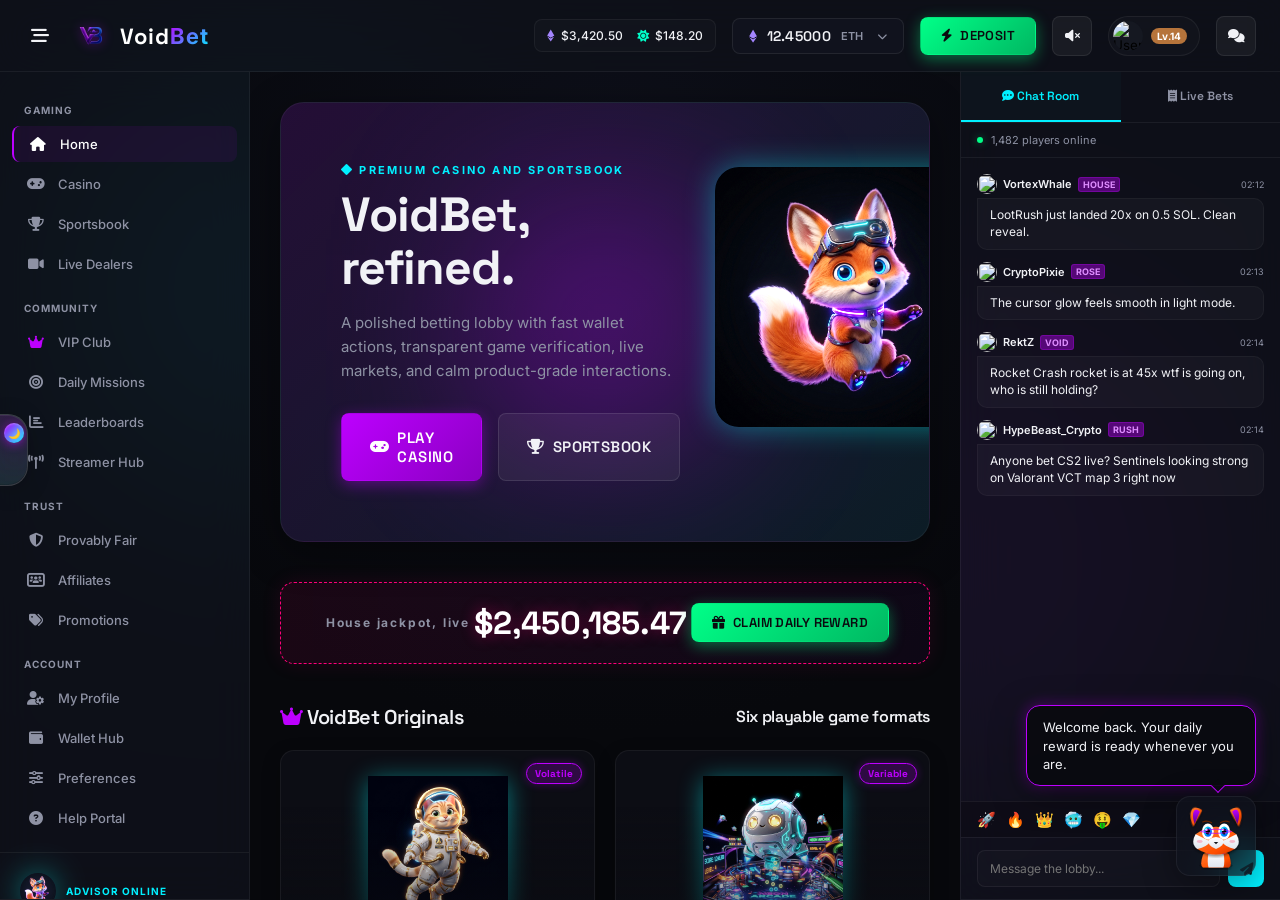
==== commit dc60fa14: "added updated logo" ====
--- a/index.html
+++ b/index.html
@@ -44,27 +44,8 @@
                 </button>
                 <a href="#home" class="logo-link">
                     <div class="logo-icon-wrapper">
-                        <!-- Holographic Hex Vortex SVG Logo -->
-                        <svg class="hex-logo-svg" viewBox="0 0 100 100">
-                            <defs>
-                                <linearGradient id="cyberGlow" x1="0%" y1="0%" x2="100%" y2="100%">
-                                    <stop offset="0%" stop-color="#bd00ff" />
-                                    <stop offset="50%" stop-color="#00f0ff" />
-                                    <stop offset="100%" stop-color="#00ff88" />
-                                </linearGradient>
-                                <filter id="glowFilter" x="-20%" y="-20%" width="140%" height="140%">
-                                    <feGaussianBlur stdDeviation="3" result="blur" />
-                                    <feMerge>
-                                        <feMergeNode in="blur" />
-                                        <feMergeNode in="SourceGraphic" />
-                                    </feMerge>
-                                </filter>
-                            </defs>
-                            <!-- Concentric spinning hexagons -->
-                            <polygon points="50,15 80,32.5 80,67.5 50,85 20,67.5 20,32.5" fill="none" stroke="url(#cyberGlow)" stroke-width="3" filter="url(#glowFilter)"/>
-                            <polygon points="50,25 72,37.5 72,62.5 50,75 28,62.5 28,37.5" fill="none" stroke="url(#cyberGlow)" stroke-width="1.5" opacity="0.7"/>
-                            <circle cx="50" cy="50" r="8" fill="url(#cyberGlow)" filter="url(#glowFilter)" class="pulse-core"/>
-                        </svg>
+                        <!-- Custom Brand Logo Favicon -->
+                        <img src="public/favicon.png" alt="VoidBet Logo" class="brand-logo-img">
                     </div>
                     <span class="logo-brand">Void<span class="neon-color-text">Bet</span></span>
                 </a>
--- a/css/styles.css
+++ b/css/styles.css
@@ -398,10 +398,15 @@
     width: 38px;
     height: 38px;
 }
-.hex-logo-svg {
+.brand-logo-img {
     width: 100%;
     height: 100%;
-    animation: rotateHexLogo 15s linear infinite;
+    object-fit: contain;
+    filter: drop-shadow(0 0 6px var(--neon-purple-glow));
+    transition: transform var(--transition-fast);
+}
+.logo-link:hover .brand-logo-img {
+    transform: scale(1.1) rotate(5deg);
 }
 
 .logo-brand {
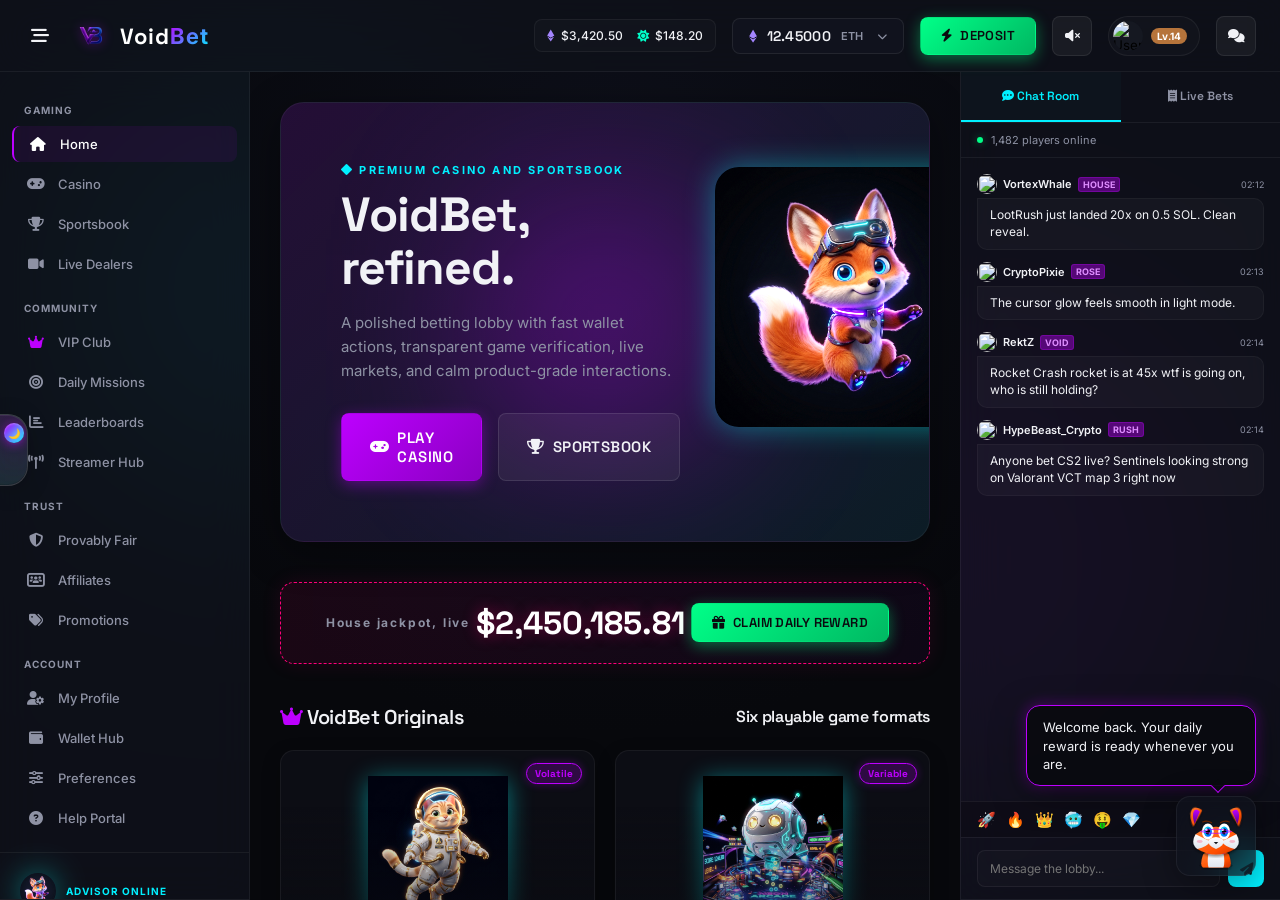
==== commit 7e3e533e: "logo setup" ====
--- a/index.html
+++ b/index.html
@@ -11,7 +11,8 @@
     <!-- FontAwesome for interface icons -->
     <link rel="stylesheet" href="https://cdnjs.cloudflare.com/ajax/libs/font-awesome/6.4.0/css/all.min.css">
     <link rel="stylesheet" href="css/styles.css">
-    <link rel="icon" type="image/png" href="public/favicon.png" />
+    <link rel="icon" type="image/png" href="favicon.png" />
+    <link rel="icon" type="image/x-icon" href="favicon.ico" />
 </head>
 <body class="dark-theme">
 
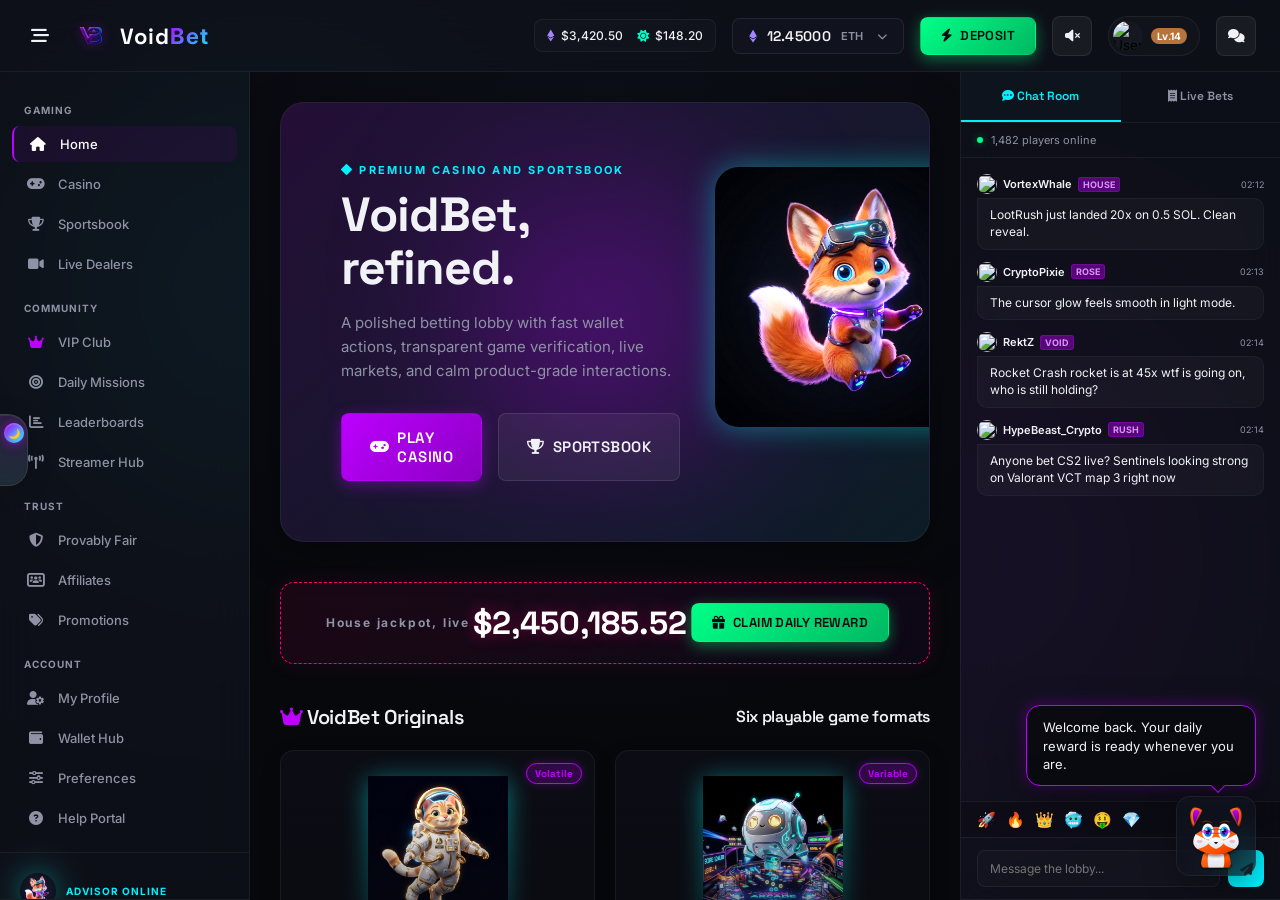
==== commit b7f1f017: "final fix for favicon icon" ====
--- a/index.html
+++ b/index.html
@@ -46,7 +46,7 @@
                 <a href="#home" class="logo-link">
                     <div class="logo-icon-wrapper">
                         <!-- Custom Brand Logo Favicon -->
-                        <img src="public/favicon.png" alt="VoidBet Logo" class="brand-logo-img">
+                        <img src="./favicon.png" alt="VoidBet Logo" class="brand-logo-img">
                     </div>
                     <span class="logo-brand">Void<span class="neon-color-text">Bet</span></span>
                 </a>
